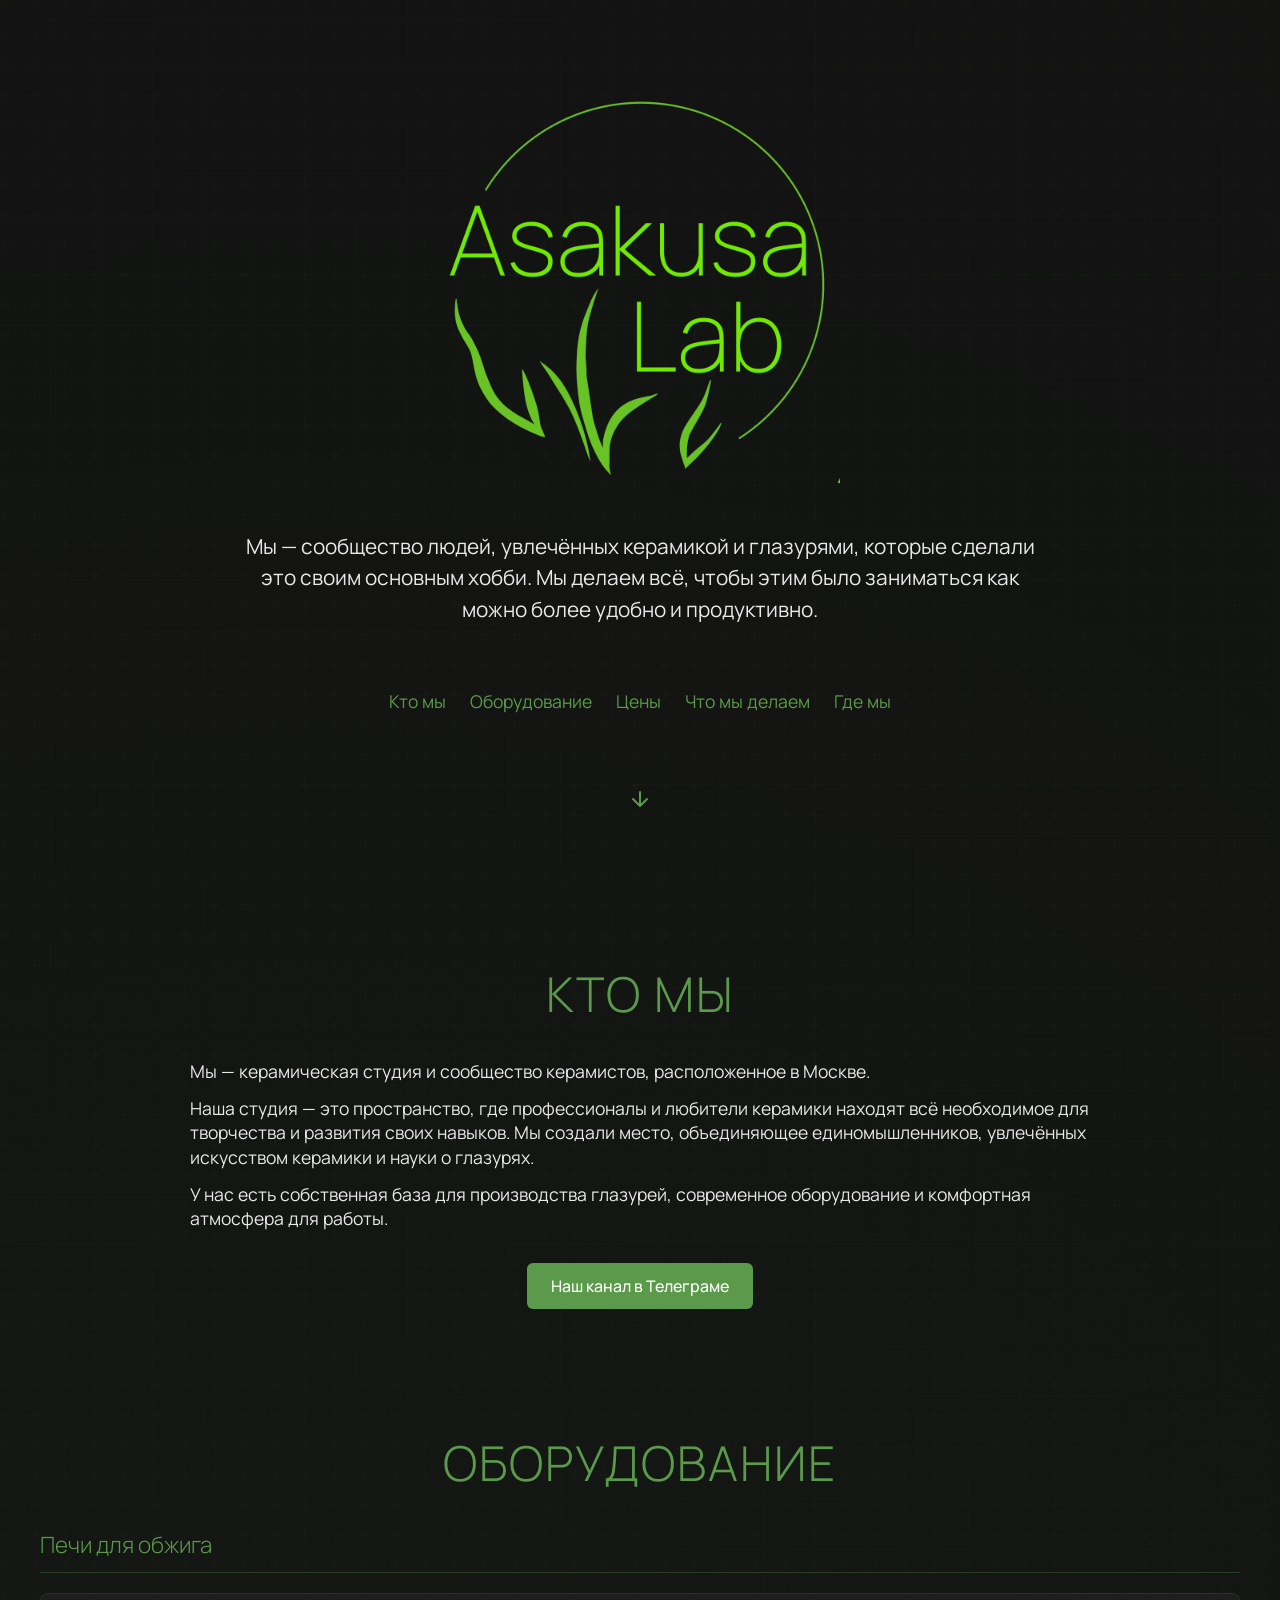
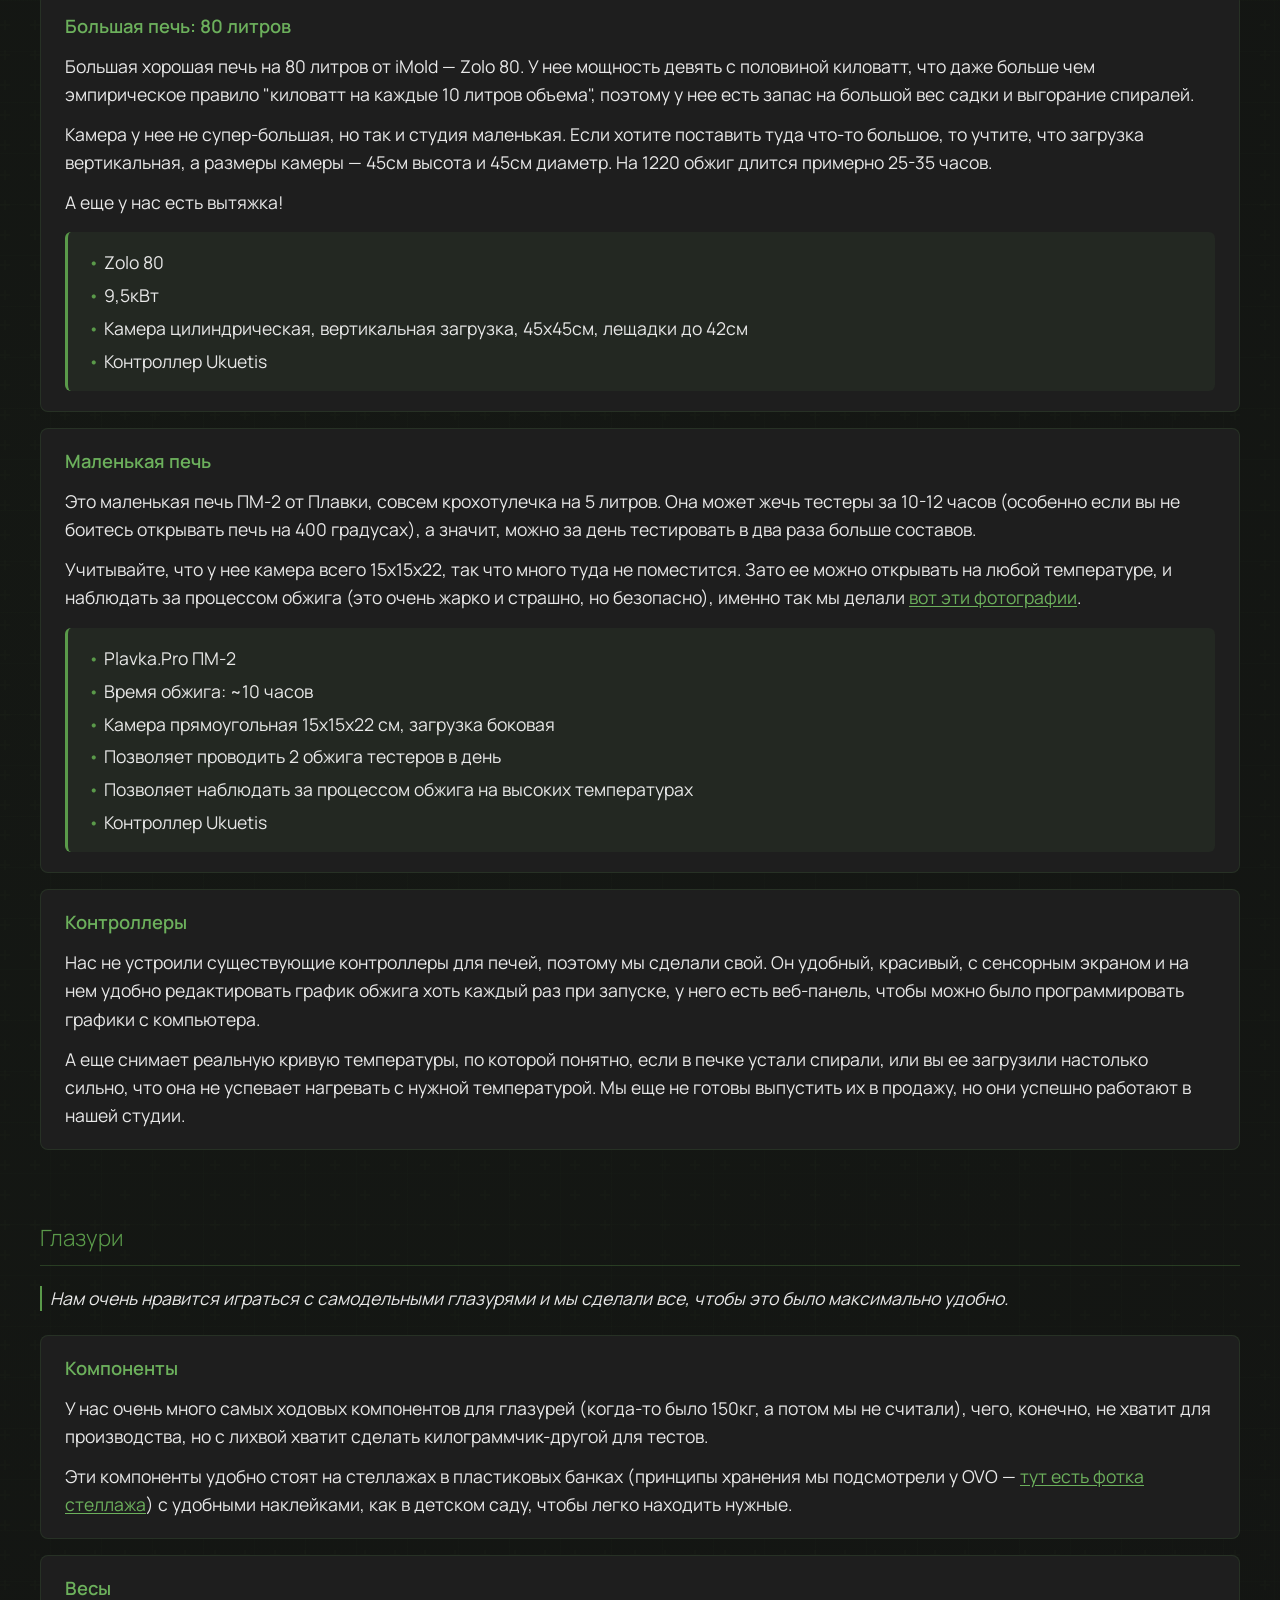
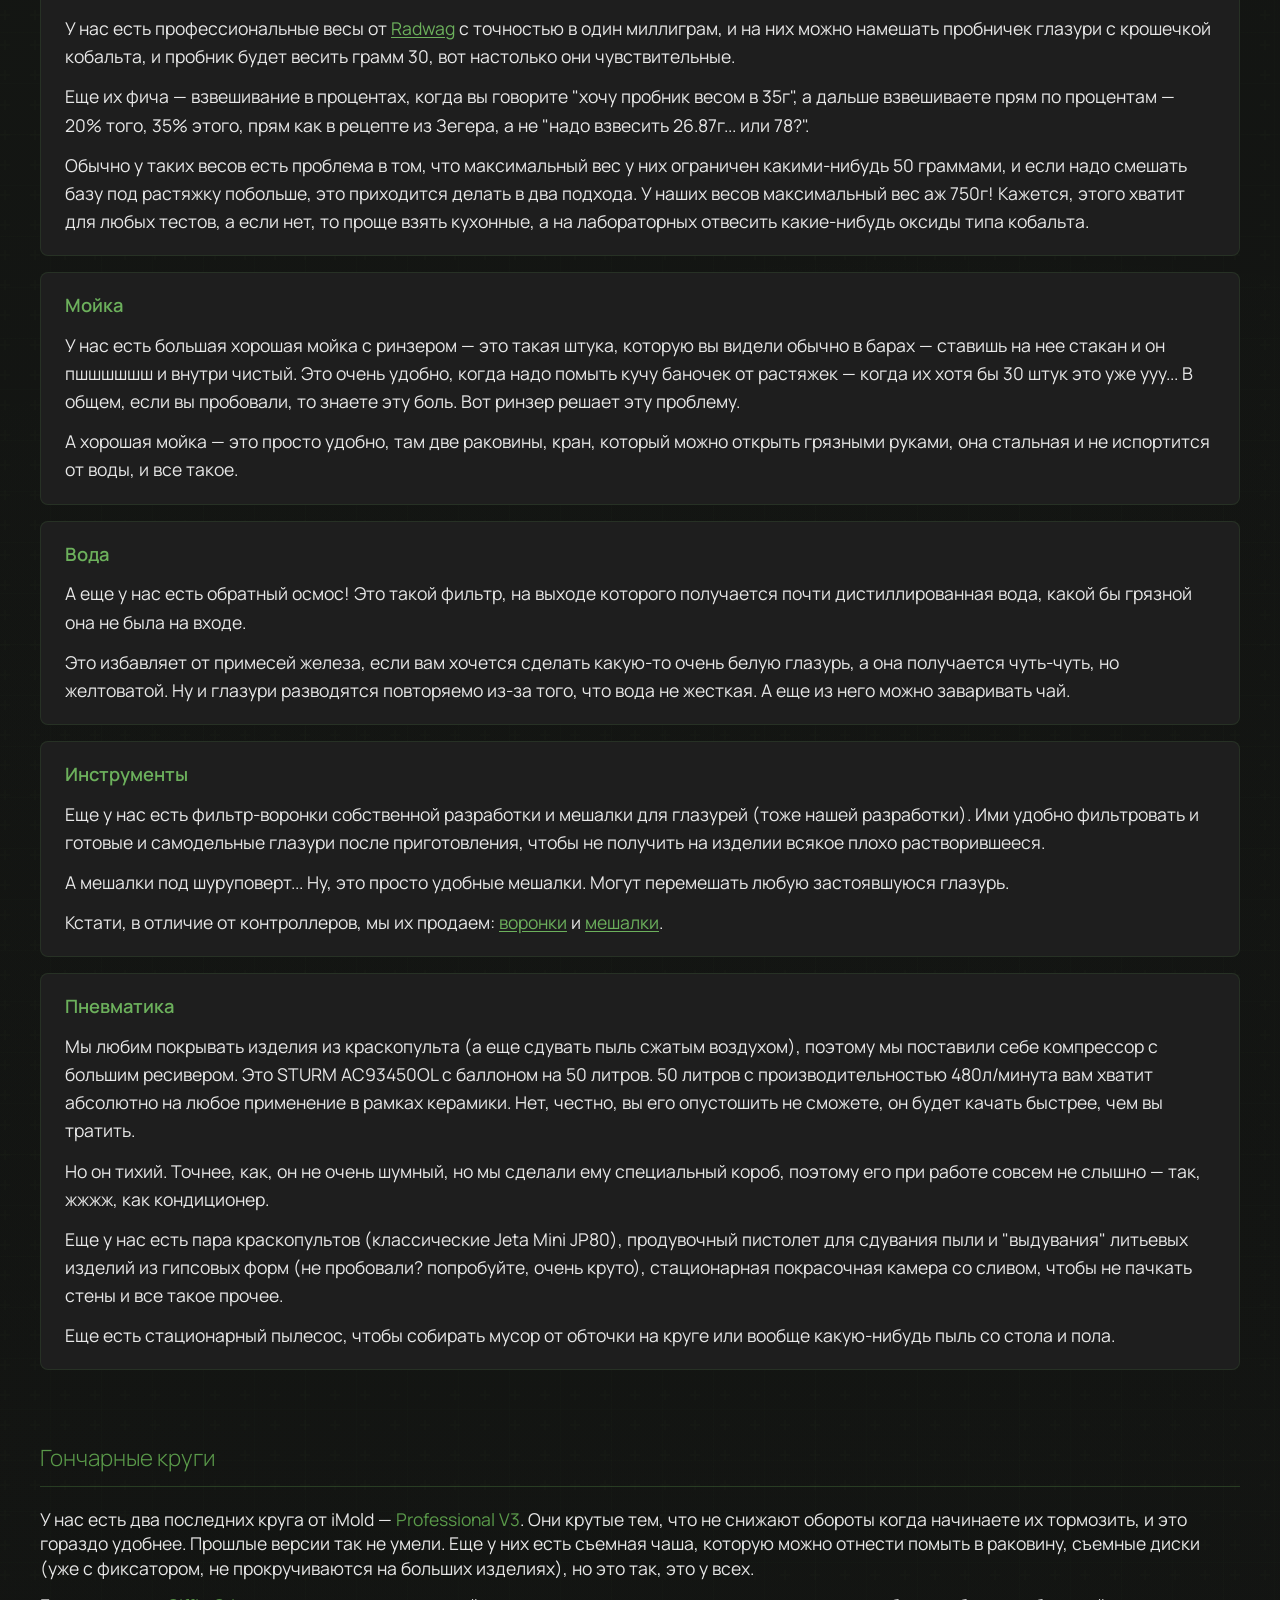
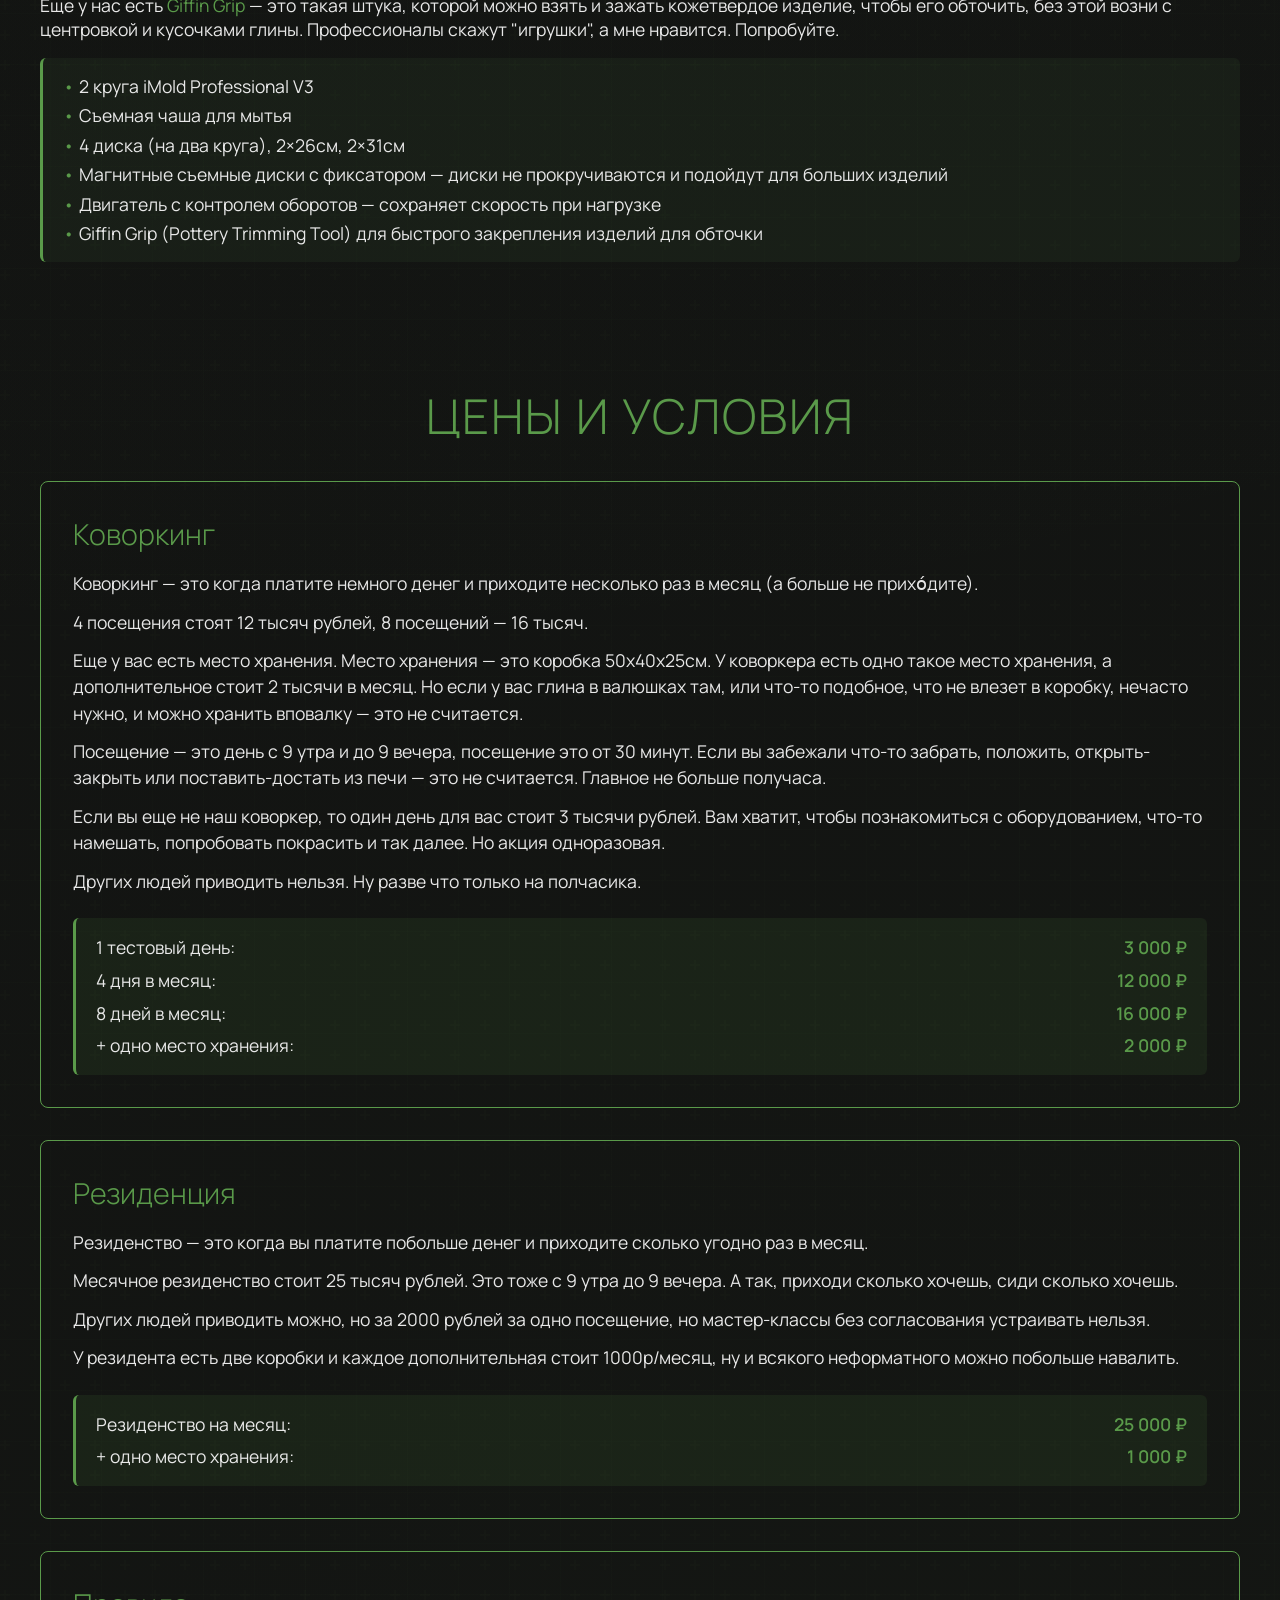
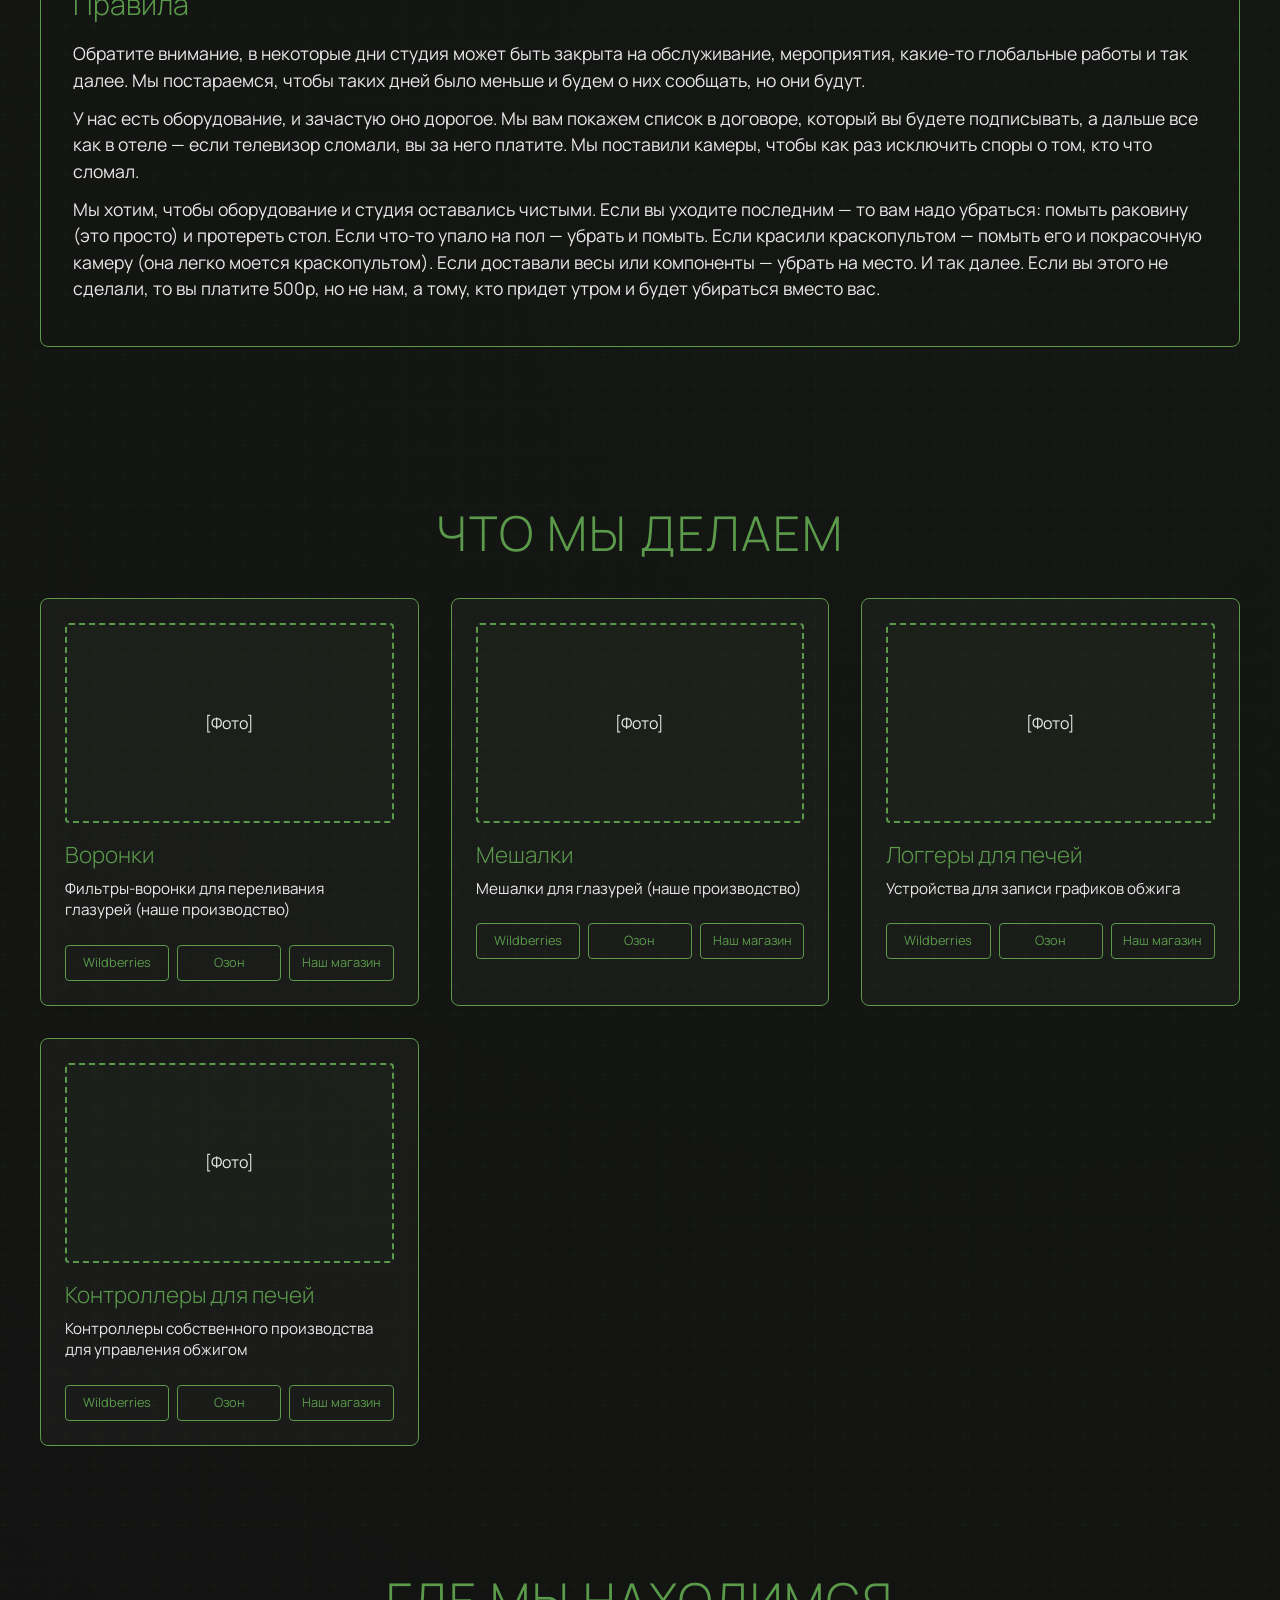
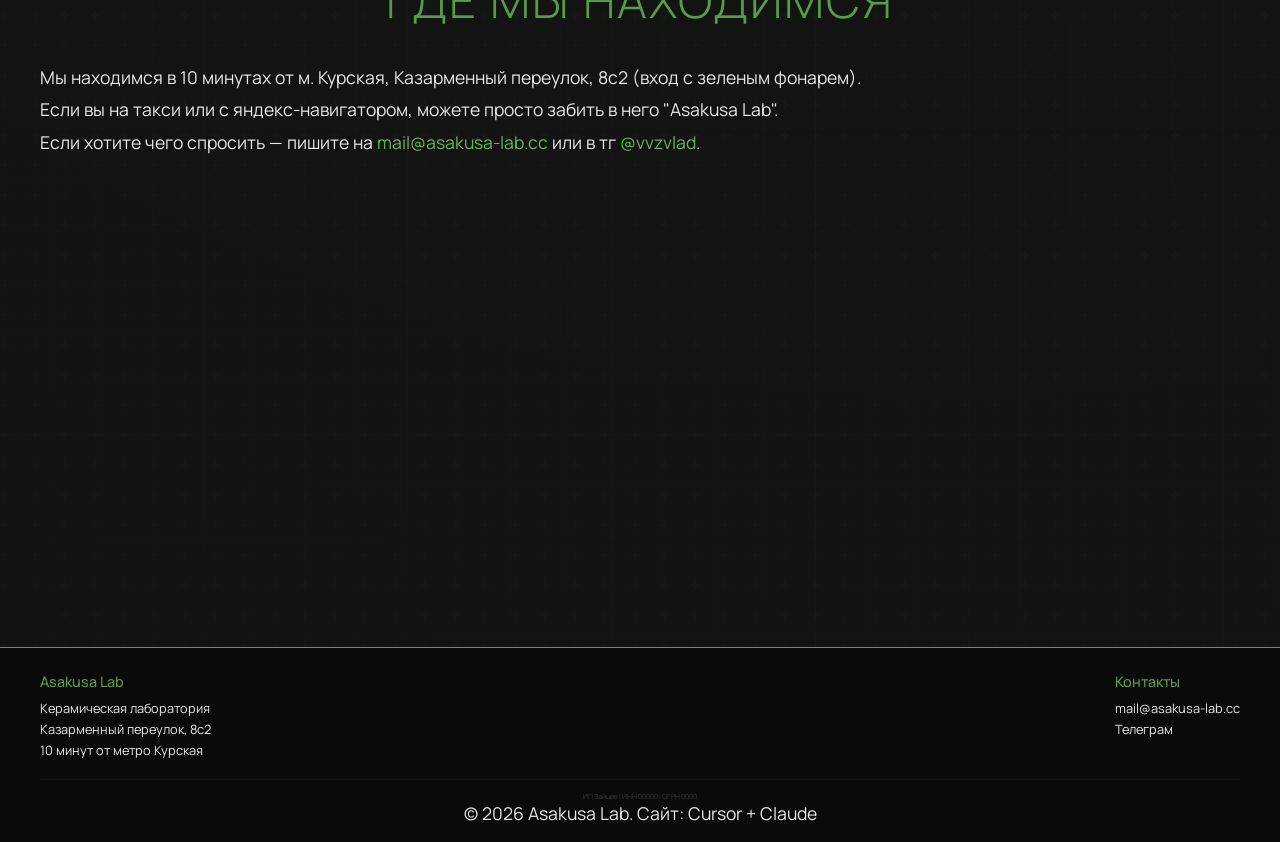
==== index.html @ d71dcbda "Add links: OVO storage, Radwag scales, iMold V3, Giffin Grip, Jeta Mini, vacuum" ====
<!DOCTYPE html>
<html lang="ru">
<head>
    <meta charset="UTF-8">
    <meta name="viewport" content="width=device-width, initial-scale=1.0">
    <meta name="description" content="Asakusa Lab - керамическая студия и сообщество керамистов в Москве">
    <title>Asakusa Lab - Керамическая студия</title>
    <link rel="preconnect" href="https://fonts.googleapis.com">
    <link rel="preconnect" href="https://fonts.gstatic.com" crossorigin>
    <link href="https://fonts.googleapis.com/css2?family=Manrope:wght@300;400;500;600&display=swap" rel="stylesheet">
    <link rel="stylesheet" href="css/style.css">
    <script src="https://api-maps.yandex.ru/2.1/?apikey=YOUR_API_KEY&lang=ru_RU" type="text/javascript"></script>
</head>
<body>
    <!-- Screen 1: Hero -->
    <section id="hero" class="screen">
        <div class="container">
            <div class="hero-content">
                <img src="logo.png" alt="Asakusa Lab" class="logo">
                <p class="tagline">
                    Мы — сообщество людей, увлечённых керамикой и глазурями, которые сделали это своим основным хобби. 
                    Мы делаем всё, чтобы этим было заниматься как можно более удобно и продуктивно.
                </p>
                <nav class="main-nav">
                    <a href="#about" class="nav-link">Кто мы</a>
                    <a href="#equipment" class="nav-link">Оборудование</a>
                    <a href="#pricing" class="nav-link">Цены</a>
                    <a href="#production" class="nav-link">Что мы делаем</a>
                    <a href="#location" class="nav-link">Где мы</a>
                </nav>
                <div class="scroll-down">
                    <svg width="24" height="24" viewBox="0 0 24 24" fill="none" xmlns="http://www.w3.org/2000/svg">
                        <path d="M12 5V19M12 19L19 12M12 19L5 12" stroke="currentColor" stroke-width="2" stroke-linecap="round" stroke-linejoin="round"/>
                    </svg>
                </div>
            </div>
        </div>
    </section>

    <!-- Screen 2: About -->
    <section id="about" class="screen">
        <div class="container">
            <h1 class="section-title">Кто мы</h1>
            <div class="content">
                <p>Мы — керамическая студия и сообщество керамистов, расположенное в Москве.</p>
                
                <p>Наша студия — это пространство, где профессионалы и любители керамики находят всё необходимое 
                для творчества и развития своих навыков. Мы создали место, объединяющее единомышленников, 
                увлечённых искусством керамики и науки о глазурях.</p>
                
                <p>У нас есть собственная база для производства глазурей, современное оборудование 
                и комфортная атмосфера для работы.</p>
                
                <a href="https://t.me/asakusa_lab" target="_blank" class="telegram-btn">Наш канал в Телеграме</a>
            </div>
        </div>
    </section>

    <!-- Screen 3: Equipment -->
    <section id="equipment" class="screen">
        <div class="container">
            <h1 class="section-title">Оборудование</h1>
            <div class="content equipment-content">
                
                <div class="equipment-category" data-icon="kiln">
                    <h2>Печи для обжига</h2>
                    
                    <div class="equipment-item">
                        <h3>Большая печь: 80 литров</h3>
                        <p>Большая хорошая печь на 80 литров от iMold — Zolo 80. У нее мощность девять с половиной киловатт, что даже больше чем эмпирическое правило "киловатт на каждые 10 литров объема", поэтому у нее есть запас на большой вес садки и выгорание спиралей.</p>
                        <p>Камера у нее не супер-большая, но так и студия маленькая. Если хотите поставить туда что-то большое, то учтите, что загрузка вертикальная, а размеры камеры — 45см высота и 45см диаметр. На 1220 обжиг длится примерно 25-35 часов.</p>
                        <p>А еще у нас есть вытяжка!</p>
                        <div class="equipment-specs">
                            <p>Zolo 80</p>
                            <p>9,5кВт</p>
                            <p>Камера цилиндрическая, вертикальная загрузка, 45х45см, лещадки до 42см</p>
                            <p>Контроллер Ukuetis</p>
                        </div>
                    </div>

                    <div class="equipment-item">
                        <h3>Маленькая печь</h3>
                        <p>Это маленькая печь ПМ-2 от Плавки, совсем крохотулечка на 5 литров. Она может жечь тестеры за 10-12 часов (особенно если вы не боитесь открывать печь на 400 градусах), а значит, можно за день тестировать в два раза больше составов.</p>
                        <p>Учитывайте, что у нее камера всего 15х15х22, так что много туда не поместится. Зато ее можно открывать на любой температуре, и наблюдать за процессом обжига (это очень жарко и страшно, но безопасно), именно так мы делали <a href="https://t.me/asakusa_lab/34" target="_blank">вот эти фотографии</a>.</p>
                        <div class="equipment-specs">
                            <p>Plavka.Pro ПМ-2</p>
                            <p>Время обжига: ~10 часов</p>
                            <p>Камера прямоугольная 15х15х22 см, загрузка боковая</p>
                            <p>Позволяет проводить 2 обжига тестеров в день</p>
                            <p>Позволяет наблюдать за процессом обжига на высоких температурах</p>
                            <p>Контроллер Ukuetis</p>
                        </div>
                    </div>

                    <div class="equipment-item">
                        <h3>Контроллеры</h3>
                        <p>Нас не устроили существующие контроллеры для печей, поэтому мы сделали свой. Он удобный, красивый, с сенсорным экраном и на нем удобно редактировать график обжига хоть каждый раз при запуске, у него есть веб-панель, чтобы можно было программировать графики с компьютера.</p>
                        <p>А еще снимает реальную кривую температуры, по которой понятно, если в печке устали спирали, или вы ее загрузили настолько сильно, что она не успевает нагревать с нужной температурой. Мы еще не готовы выпустить их в продажу, но они успешно работают в нашей студии.</p>
                    </div>
                </div>

                <div class="equipment-category" data-icon="glaze">
                    <h2>Глазури</h2>
                    <p class="category-intro">Нам очень нравится играться с самодельными глазурями и мы сделали все, чтобы это было максимально удобно.</p>

                    <div class="equipment-item">
                        <h3>Компоненты</h3>
                        <p>У нас очень много самых ходовых компонентов для глазурей (когда-то было 150кг, а потом мы не считали), чего, конечно, не хватит для производства, но с лихвой хватит сделать килограммчик-другой для тестов.</p>
                        <p>Эти компоненты удобно стоят на стеллажах в пластиковых банках (принципы хранения мы подсмотрели у OVO — <a href="https://ovolavka.ru/glazprosvet" target="_blank">тут есть фотка стеллажа</a>) с удобными наклейками, как в детском саду, чтобы легко находить нужные.</p>
                    </div>

                    <div class="equipment-item">
                        <h3>Весы</h3>
                        <p>У нас есть профессиональные весы от <a href="https://radwag.com/en/ps-750-r2-precision-balance,w1,NRL,101-102-126-101" target="_blank">Radwag</a> с точностью в один миллиграм, и на них можно намешать пробничек глазури с крошечкой кобальта, и пробник будет весить грамм 30, вот настолько они чувствительные.</p>
                        <p>Еще их фича — взвешивание в процентах, когда вы говорите "хочу пробник весом в 35г", а дальше взвешиваете прям по процентам — 20% того, 35% этого, прям как в рецепте из Зегера, а не "надо взвесить 26.87г... или 78?".</p>
                        <p>Обычно у таких весов есть проблема в том, что максимальный вес у них ограничен какими-нибудь 50 граммами, и если надо смешать базу под растяжку побольше, это приходится делать в два подхода. У наших весов максимальный вес аж 750г! Кажется, этого хватит для любых тестов, а если нет, то проще взять кухонные, а на лабораторных отвесить какие-нибудь оксиды типа кобальта.</p>
                    </div>

                    <div class="equipment-item">
                        <h3>Мойка</h3>
                        <p>У нас есть большая хорошая мойка с ринзером — это такая штука, которую вы видели обычно в барах — ставишь на нее стакан и он пшшшшшш и внутри чистый. Это очень удобно, когда надо помыть кучу баночек от растяжек — когда их хотя бы 30 штук это уже ууу... В общем, если вы пробовали, то знаете эту боль. Вот ринзер решает эту проблему.</p>
                        <p>А хорошая мойка — это просто удобно, там две раковины, кран, который можно открыть грязными руками, она стальная и не испортится от воды, и все такое.</p>
                    </div>

                    <div class="equipment-item">
                        <h3>Вода</h3>
                        <p>А еще у нас есть обратный осмос! Это такой фильтр, на выходе которого получается почти дистиллированная вода, какой бы грязной она не была на входе.</p>
                        <p>Это избавляет от примесей железа, если вам хочется сделать какую-то очень белую глазурь, а она получается чуть-чуть, но желтоватой. Ну и глазури разводятся повторяемо из-за того, что вода не жесткая. А еще из него можно заваривать чай.</p>
                    </div>

                    <div class="equipment-item">
                        <h3>Инструменты</h3>
                        <p>Еще у нас есть фильтр-воронки собственной разработки и мешалки для глазурей (тоже нашей разработки). Ими удобно фильтровать и готовые и самодельные глазури после приготовления, чтобы не получить на изделии всякое плохо растворившееся.</p>
                        <p>А мешалки под шуруповерт... Ну, это просто удобные мешалки. Могут перемешать любую застоявшуюся глазурь.</p>
                        <p>Кстати, в отличие от контроллеров, мы их продаем: <a href="http://asakusa-lab.cc/hhh" target="_blank">воронки</a> и <a href="http://asakusa-lab.cc/hhh" target="_blank">мешалки</a>.</p>
                    </div>

                    <div class="equipment-item">
                        <h3>Пневматика</h3>
                        <p>Мы любим покрывать изделия из краскопульта (а еще сдувать пыль сжатым воздухом), поэтому мы поставили себе компрессор с большим ресивером. Это STURM AC93450OL с баллоном на 50 литров. 50 литров с производительностью 480л/минута вам хватит абсолютно на любое применение в рамках керамики. Нет, честно, вы его опустошить не сможете, он будет качать быстрее, чем вы тратить.</p>
                        <p>Но он тихий. Точнее, как, он не очень шумный, но мы сделали ему специальный короб, поэтому его при работе совсем не слышно — так, жжжж, как кондиционер.</p>
                        <p>Еще у нас есть пара краскопультов (классические Jeta Mini JP80), продувочный пистолет для сдувания пыли и "выдувания" литьевых изделий из гипсовых форм (не пробовали? попробуйте, очень круто), стационарная покрасочная камера со сливом, чтобы не пачкать стены и все такое прочее.</p>
                        <p>Еще есть стационарный пылесос, чтобы собирать мусор от обточки на круге или вообще какую-нибудь пыль со стола и пола.</p>
                    </div>
                </div>

                <div class="equipment-category" data-icon="wheel">
                    <h2>Гончарные круги</h2>
                    <p>У нас есть два последних круга от iMold — <a href="https://imold.ru/product/goncharnyj-krug-imold-professional-v3/" target="_blank">Professional V3</a>. Они крутые тем, что не снижают обороты когда начинаете их тормозить, и это гораздо удобнее. Прошлые версии так не умели. Еще у них есть съемная чаша, которую можно отнести помыть в раковину, съемные диски (уже с фиксатором, не прокручиваются на больших изделиях), но это так, это у всех.</p>
                    <p>Еще у нас есть <a href="https://www.youtube.com/watch?v=Dpi3_0l0aj8" target="_blank">Giffin Grip</a> — это такая штука, которой можно взять и зажать кожетвердое изделие, чтобы его обточить, без этой возни с центровкой и кусочками глины. Профессионалы скажут "игрушки", а мне нравится. Попробуйте.</p>
                    <div class="equipment-specs">
                        <p>2 круга iMold Professional V3</p>
                        <p>Съемная чаша для мытья</p>
                        <p>4 диска (на два круга), 2×26см, 2×31см</p>
                        <p>Магнитные съемные диски с фиксатором — диски не прокручиваются и подойдут для больших изделий</p>
                        <p>Двигатель с контролем оборотов — сохраняет скорость при нагрузке</p>
                        <p>Giffin Grip (Pottery Trimming Tool) для быстрого закрепления изделий для обточки</p>
                    </div>
                </div>

            </div>
        </div>
    </section>

    <!-- Screen 4: Pricing -->
    <section id="pricing" class="screen">
        <div class="container">
            <h1 class="section-title">Цены и условия</h1>
            <div class="content">
                <div class="pricing-category">
                    <h2>Коворкинг</h2>
                    <p>Коворкинг — это когда платите немного денег и приходите несколько раз в месяц (а больше не прихо́дите).</p>
                    <p>4 посещения стоят 12 тысяч рублей, 8 посещений — 16 тысяч.</p>
                    <p>Еще у вас есть место хранения. Место хранения — это коробка 50х40х25см. У коворкера есть одно такое место хранения, а дополнительное стоит 2 тысячи в месяц. Но если у вас глина в валюшках там, или что-то подобное, что не влезет в коробку, нечасто нужно, и можно хранить вповалку — это не считается.</p>
                    <p>Посещение — это день с 9 утра и до 9 вечера, посещение это от 30 минут. Если вы забежали что-то забрать, положить, открыть-закрыть или поставить-достать из печи — это не считается. Главное не больше получаса.</p>
                    <p>Если вы еще не наш коворкер, то один день для вас стоит 3 тысячи рублей. Вам хватит, чтобы познакомиться с оборудованием, что-то намешать, попробовать покрасить и так далее. Но акция одноразовая.</p>
                    <p>Других людей приводить нельзя. Ну разве что только на полчасика.</p>
                    <div class="price-list">
                        <p>1 тестовый день: <span class="price">3 000 ₽</span></p>
                        <p>4 дня в месяц: <span class="price">12 000 ₽</span></p>
                        <p>8 дней в месяц: <span class="price">16 000 ₽</span></p>
                        <p>+ одно место хранения: <span class="price">2 000 ₽</span></p>
                    </div>
                </div>

                <div class="pricing-category">
                    <h2>Резиденция</h2>
                    <p>Резиденство — это когда вы платите побольше денег и приходите сколько угодно раз в месяц.</p>
                    <p>Месячное резиденство стоит 25 тысяч рублей. Это тоже с 9 утра до 9 вечера. А так, приходи сколько хочешь, сиди сколько хочешь.</p>
                    <p>Других людей приводить можно, но за 2000 рублей за одно посещение, но мастер-классы без согласования устраивать нельзя.</p>
                    <p>У резидента есть две коробки и каждое дополнительная стоит 1000р/месяц, ну и всякого неформатного можно побольше навалить.</p>
                    <div class="price-list">
                        <p>Резиденство на месяц: <span class="price">25 000 ₽</span></p>
                        <p>+ одно место хранения: <span class="price">1 000 ₽</span></p>
                    </div>
                </div>

                <div class="pricing-category">
                    <h2>Правила</h2>
                    <p>Обратите внимание, в некоторые дни студия может быть закрыта на обслуживание, мероприятия, какие-то глобальные работы и так далее. Мы постараемся, чтобы таких дней было меньше и будем о них сообщать, но они будут.</p>
                    <p>У нас есть оборудование, и зачастую оно дорогое. Мы вам покажем список в договоре, который вы будете подписывать, а дальше все как в отеле — если телевизор сломали, вы за него платите. Мы поставили камеры, чтобы как раз исключить споры о том, кто что сломал.</p>
                    <p>Мы хотим, чтобы оборудование и студия оставались чистыми. Если вы уходите последним — то вам надо убраться: помыть раковину (это просто) и протереть стол. Если что-то упало на пол — убрать и помыть. Если красили краскопультом — помыть его и покрасочную камеру (она легко моется краскопультом). Если доставали весы или компоненты — убрать на место. И так далее. Если вы этого не сделали, то вы платите 500р, но не нам, а тому, кто придет утром и будет убираться вместо вас.</p>
                </div>
            </div>
        </div>
    </section>

    <!-- Screen 6: Production -->
    <section id="production" class="screen">
        <div class="container">
            <h1 class="section-title">Что мы делаем</h1>
            <div class="content production-content">
                
                <div class="product-card">
                    <div class="product-image-placeholder">
                        [Фото]
                    </div>
                    <h3>Воронки</h3>
                    <p>Фильтры-воронки для переливания глазурей (наше производство)</p>
                    <div class="product-links">
                        <a href="#" class="product-link">Wildberries</a>
                        <a href="#" class="product-link">Озон</a>
                        <a href="#" class="product-link">Наш магазин</a>
                    </div>
                </div>

                <div class="product-card">
                    <div class="product-image-placeholder">
                        [Фото]
                    </div>
                    <h3>Мешалки</h3>
                    <p>Мешалки для глазурей (наше производство)</p>
                    <div class="product-links">
                        <a href="#" class="product-link">Wildberries</a>
                        <a href="#" class="product-link">Озон</a>
                        <a href="#" class="product-link">Наш магазин</a>
                    </div>
                </div>

                <div class="product-card">
                    <div class="product-image-placeholder">
                        [Фото]
                    </div>
                    <h3>Логгеры для печей</h3>
                    <p>Устройства для записи графиков обжига</p>
                    <div class="product-links">
                        <a href="#" class="product-link">Wildberries</a>
                        <a href="#" class="product-link">Озон</a>
                        <a href="#" class="product-link">Наш магазин</a>
                    </div>
                </div>

                <div class="product-card">
                    <div class="product-image-placeholder">
                        [Фото]
                    </div>
                    <h3>Контроллеры для печей</h3>
                    <p>Контроллеры собственного производства для управления обжигом</p>
                    <div class="product-links">
                        <a href="#" class="product-link">Wildberries</a>
                        <a href="#" class="product-link">Озон</a>
                        <a href="#" class="product-link">Наш магазин</a>
                    </div>
                </div>

            </div>
        </div>
    </section>

    <!-- Screen 6: Location -->
    <section id="location" class="screen">
        <div class="container">
            <h1 class="section-title">Где мы находимся</h1>
            <div class="content">
                <div class="location-info">
                    <p>Мы находимся в 10 минутах от м. Курская, Казарменный переулок, 8с2 (вход с зеленым фонарем).</p>
                    <p>Если вы на такси или с яндекс-навигатором, можете просто забить в него "Asakusa Lab".</p>
                    <p>Если хотите чего спросить — пишите на <a href="mailto:mail@asakusa-lab.cc">mail@asakusa-lab.cc</a> или в тг <a href="https://t.me/vvzvlad" target="_blank">@vvzvlad</a>.</p>
                </div>
                <div id="yandex-map" style="width: 100%; height: 400px; margin-top: 2rem; border-radius: 8px;"></div>
            </div>
        </div>
    </section>

    <!-- Footer -->
    <footer>
        <div class="footer-content">
            <div class="footer-section">
                <h3>Asakusa Lab</h3>
                <p>Керамическая лаборатория</p>
                <p>Казарменный переулок, 8с2</p>
                <p>10 минут от метро Курская</p>
            </div>
            
            <div class="footer-section">
                <h3>Контакты</h3>
                <a href="mailto:mail@asakusa-lab.cc">mail@asakusa-lab.cc</a>
                <a href="https://t.me/asakusa_lab" target="_blank">Телеграм</a>
            </div>
        </div>
        
        <div class="footer-bottom">
            <p class="legal-info">ИП Зайцев | ИНН 00000 | ОГРН 0000</p>
            <p>© 2026 Asakusa Lab. Сайт: Cursor + Claude</p>
        </div>
    </footer>

    <script src="js/main.js"></script>
</body>
</html>
---- css/style.css ----
/* Reset and Base Styles */
* {
    margin: 0;
    padding: 0;
    box-sizing: border-box;
}

:root {
    --color-bg: #111111;
    --color-bg-elevated: #181818;
    --color-bg-card: #1e1e1e;
    --color-primary: #5A9A4A;
    --color-text: #FFFFFF;
    --color-text-secondary: #E8E8E8;
    --color-accent: #6CB05C;
    --color-border: rgba(90, 154, 74, 0.3);
    --transition-smooth: cubic-bezier(0.4, 0, 0.2, 1);
}

html {
    scroll-behavior: smooth;
}

body {
    font-family: 'Manrope', -apple-system, BlinkMacSystemFont, 'Segoe UI', Roboto, 'Helvetica Neue', Arial, sans-serif;
    background-color: var(--color-bg);
    background-image: 
        radial-gradient(circle at 25% 25%, rgba(90, 154, 74, 0.05) 0%, transparent 50%),
        radial-gradient(circle at 75% 75%, rgba(90, 154, 74, 0.04) 0%, transparent 50%),
        repeating-linear-gradient(0deg, transparent, transparent 50px, rgba(90, 154, 74, 0.015) 50px, rgba(90, 154, 74, 0.015) 51px),
        repeating-linear-gradient(90deg, transparent, transparent 50px, rgba(90, 154, 74, 0.015) 50px, rgba(90, 154, 74, 0.015) 51px),
        url("data:image/svg+xml,%3Csvg width='60' height='60' viewBox='0 0 60 60' xmlns='http://www.w3.org/2000/svg'%3E%3Cg fill='none' fill-rule='evenodd'%3E%3Cg fill='%235A9A4A' fill-opacity='0.02'%3E%3Cpath d='M36 34v-4h-2v4h-4v2h4v4h2v-4h4v-2h-4zm0-30V0h-2v4h-4v2h4v4h2V6h4V4h-4zM6 34v-4H4v4H0v2h4v4h2v-4h4v-2H6zM6 4V0H4v4H0v2h4v4h2V6h4V4H6z'/%3E%3C/g%3E%3C/g%3E%3C/svg%3E");
    color: var(--color-text);
    line-height: 1.4;
    overflow-x: hidden;
}

/* Screen Layout */
.screen {
    display: flex;
    align-items: center;
    justify-content: center;
    padding: 60px 20px;
    position: relative;
}

#hero {
    min-height: 100vh;
    padding: 40px 20px;
    text-align: center;
}

.container {
    max-width: 1200px;
    width: 100%;
    margin: 0 auto;
}

/* Typography */
h1, h2, h3 {
    color: var(--color-text);
    font-weight: 300;
    margin-bottom: 1rem;
}

.section-title {
    font-size: 3rem;
    text-align: center;
    margin-bottom: 2rem;
    color: var(--color-primary);
    letter-spacing: 2px;
    text-transform: uppercase;
}

h2 {
    font-size: 1.8rem;
    margin-top: 1.5rem;
    color: var(--color-primary);
}

h3 {
    font-size: 1.4rem;
    color: var(--color-text);
}

p {
    margin-bottom: 0.75rem;
    color: var(--color-text-secondary);
    font-size: 1.1rem;
    line-height: 1.4;
}

ul {
    list-style-position: inside;
    color: var(--color-text-secondary);
}

ul li {
    margin-bottom: 0.3rem;
    line-height: 1.4;
}

a {
    color: var(--color-primary);
    text-decoration: none;
    transition: color 0.3s var(--transition-smooth);
}

a:hover {
    color: var(--color-accent);
}

/* Hero Section */
.hero-content {
    display: flex;
    flex-direction: column;
    align-items: center;
    gap: 2rem;
}

.logo {
    max-width: 400px;
    width: 100%;
    height: auto;
    margin-bottom: 1rem;
}

.tagline {
    max-width: 800px;
    font-size: 1.3rem;
    line-height: 1.5;
    color: var(--color-text-secondary);
    margin-bottom: 1.5rem;
}

.main-nav {
    display: flex;
    flex-wrap: wrap;
    justify-content: center;
    gap: 0.75rem 1.5rem;
    margin-bottom: 2rem;
}

.nav-link {
    font-size: 1.1rem;
    font-weight: 400;
    padding: 0.5rem 0;
    border-bottom: 2px solid transparent;
    transition: border-color 0.3s var(--transition-smooth);
    text-align: center;
}

.nav-link:hover {
    border-bottom-color: var(--color-primary);
}

.scroll-down {
    color: var(--color-primary);
    cursor: pointer;
}

/* About Section */
#about .content {
    max-width: 900px;
    margin: 0 auto;
}

.telegram-btn {
    display: block;
    margin: 2rem auto 0;
    padding: 0.75rem 1.5rem;
    background: var(--color-primary);
    color: var(--color-text);
    border-radius: 6px;
    font-size: 1rem;
    font-weight: 500;
    transition: all 0.3s var(--transition-smooth);
    width: fit-content;
    text-align: center;
}

.telegram-btn:hover {
    background: var(--color-accent);
}

/* Equipment Section */
.equipment-content {
    display: grid;
    gap: 2rem;
}

.equipment-category {
    margin-bottom: 2.5rem;
}

.equipment-category:last-child {
    margin-bottom: 0;
}

.equipment-category h2 {
    margin-top: 0;
    margin-bottom: 1.25rem;
    font-size: 1.4rem;
    color: var(--color-primary);
    border-bottom: 1px solid var(--color-border);
    padding-bottom: 0.75rem;
}

.equipment-category ul {
    padding-left: 1.5rem;
}

.equipment-category ul ul {
    margin-top: 0.5rem;
    margin-left: 1.5rem;
}

.equipment-category .category-intro {
    margin-bottom: 1.5rem;
    font-size: 1.1rem;
    color: var(--color-text-secondary);
    font-style: italic;
    padding-left: 0.5rem;
    border-left: 2px solid var(--color-primary);
}

.equipment-item {
    background: var(--color-bg-card);
    border-radius: 8px;
    padding: 1.25rem 1.5rem;
    margin-bottom: 1rem;
    border: 1px solid rgba(90, 154, 74, 0.15);
    transition: border-color 0.3s ease;
}

.equipment-item:hover {
    border-color: var(--color-border);
}

.equipment-item:last-child {
    margin-bottom: 0;
}

.equipment-item h3 {
    color: var(--color-accent);
    margin-bottom: 0.75rem;
    font-size: 1.15rem;
    font-weight: 600;
}

.equipment-item p {
    margin-bottom: 0.75rem;
    line-height: 1.6;
}

.equipment-item p:last-child {
    margin-bottom: 0;
}

.equipment-item a {
    color: var(--color-accent);
    text-decoration: underline;
    text-underline-offset: 2px;
}

.equipment-item a:hover {
    color: var(--color-primary);
}

.equipment-item ul {
    padding-left: 1.25rem;
    margin-top: 0.5rem;
}

.equipment-item li {
    margin-bottom: 0.4rem;
    line-height: 1.5;
}

.equipment-specs {
    margin-top: 1rem;
    padding: 1rem 1.25rem;
    background: rgba(90, 154, 74, 0.08);
    border-radius: 6px;
    font-size: 0.85rem;
    color: var(--color-text-secondary);
    border-left: 3px solid var(--color-primary);
}

.equipment-specs p {
    margin-bottom: 0.3rem;
    padding-left: 1rem;
    position: relative;
}

.equipment-specs p::before {
    content: '•';
    position: absolute;
    left: 0;
    color: var(--color-primary);
}

.equipment-specs p:last-child {
    margin-bottom: 0;
}

/* Location Section */
.location-info {
    margin-bottom: 2rem;
}

.location-info p {
    margin-bottom: 0.5rem;
}

.location-info .label {
    color: var(--color-primary);
}

.location-info a {
    color: var(--color-accent);
}

.map-placeholder {
    background-color: rgba(45, 73, 31, 0.1);
    border: 2px dashed var(--color-primary);
    padding: 4rem;
    text-align: center;
    border-radius: 8px;
    color: var(--color-text-secondary);
}

/* Pricing Section */
.pricing-category {
    padding: 2rem;
    margin-bottom: 2rem;
    border: 1px solid var(--color-primary);
    border-radius: 8px;
    transition: all 0.3s var(--transition-smooth);
}

.pricing-category:hover {
    background-color: rgba(45, 73, 31, 0.1);
    transform: translateY(-5px);
}

.pricing-category h2 {
    margin-top: 0;
    margin-bottom: 1rem;
}

.pricing-category p {
    margin-bottom: 0.75rem;
    line-height: 1.5;
}

.price-list {
    margin-top: 1.5rem;
    padding: 1rem 1.25rem;
    background: rgba(90, 154, 74, 0.1);
    border-radius: 6px;
    border-left: 3px solid var(--color-primary);
}

.price-list p {
    margin-bottom: 0.4rem;
    display: flex;
    justify-content: space-between;
    align-items: center;
}

.price-list p:last-child {
    margin-bottom: 0;
}

.price {
    color: var(--color-primary);
    font-weight: 600;
    font-size: 1.1rem;
}

/* Order Section */
.contact-form-placeholder {
    margin-top: 3rem;
    padding: 2rem;
    border: 1px solid var(--color-primary);
    border-radius: 8px;
}

.contact-form-placeholder ul {
    list-style: none;
    padding-left: 0;
}

/* Production Section */
.production-content {
    display: grid;
    grid-template-columns: repeat(3, 1fr);
    gap: 2rem;
}

.product-card {
    background-color: rgba(255, 255, 255, 0.03);
    border: 1px solid var(--color-primary);
    border-radius: 8px;
    padding: 1.5rem;
    transition: all 0.3s var(--transition-smooth);
}

.product-card:hover {
    transform: translateY(-10px);
    box-shadow: 0 10px 30px rgba(45, 73, 31, 0.3);
}

.product-image-placeholder {
    background-color: rgba(45, 73, 31, 0.1);
    border: 2px dashed var(--color-primary);
    height: 200px;
    display: flex;
    align-items: center;
    justify-content: center;
    margin-bottom: 1rem;
    border-radius: 4px;
    color: var(--color-text-secondary);
}

.product-card h3 {
    color: var(--color-primary);
    margin-bottom: 0.5rem;
}

.product-card p {
    font-size: 0.95rem;
    margin-bottom: 1.5rem;
}

.product-links {
    display: flex;
    gap: 0.5rem;
    flex-wrap: wrap;
}

.product-link {
    padding: 0.5rem 0.4rem;
    border: 1px solid var(--color-primary);
    border-radius: 4px;
    font-size: 0.8rem;
    text-align: center;
    transition: all 0.3s var(--transition-smooth);
    flex: 1 1 0;
}

.product-link:hover {
    background-color: var(--color-primary);
    color: var(--color-text);
}

/* Footer */
footer {
    background-color: #0a0a0a;
    padding: 1.5rem 20px 1rem;
    border-top: 1px solid var(--color-primary);
}

.footer-content {
    max-width: 1200px;
    margin: 0 auto;
    display: flex;
    justify-content: space-between;
    gap: 2rem;
    margin-bottom: 1rem;
}

.footer-section h3 {
    color: var(--color-primary);
    font-size: 0.9rem;
    margin-bottom: 0.5rem;
    font-weight: 500;
}

.footer-section p,
.footer-section a {
    color: var(--color-text-secondary);
    font-size: 0.8rem;
    line-height: 1.4;
}

.footer-section p {
    margin-bottom: 0.2rem;
}

.footer-section a {
    display: block;
    margin-bottom: 0.2rem;
    transition: color 0.3s var(--transition-smooth);
}

.footer-section a:hover {
    color: var(--color-primary);
}

.footer-bottom {
    max-width: 1200px;
    margin: 0 auto;
    padding-top: 0.75rem;
    border-top: 1px solid rgba(45, 73, 31, 0.2);
    text-align: center;
    color: #444;
    font-size: 0.5rem;
}

.footer-bottom p {
    margin-bottom: 0.1rem;
    line-height: 1.2;
}

.footer-bottom .legal-info {
    font-size: 0.45rem;
    color: #3a3a3a;
    margin-bottom: 0.15rem;
}

/* Responsive Design */

/* Tablet */
@media (max-width: 1023px) {
    .section-title {
        font-size: 2.5rem;
    }
    
    .logo {
        max-width: 300px;
    }
    
    .tagline {
        font-size: 1.1rem;
    }
    
    .main-nav {
        gap: 0.75rem 1rem;
    }
    
    .production-content {
        grid-template-columns: repeat(2, 1fr);
    }
    
    .footer-content {
        gap: 1.5rem;
    }
}

/* Mobile */
@media (max-width: 768px) {
    .screen {
        padding: 40px 20px;
    }
    
    .section-title {
        font-size: 2rem;
        margin-bottom: 2rem;
    }
    
    .logo {
        max-width: 250px;
    }
    
    .tagline {
        font-size: 1rem;
    }
    
    .main-nav {
        flex-direction: column;
        align-items: center;
        gap: 0.5rem;
    }
    
    .nav-link {
        font-size: 1rem;
    }
    
    h2 {
        font-size: 1.5rem;
    }
    
    h3 {
        font-size: 1.2rem;
    }
    
    p {
        font-size: 1rem;
    }
    
    .equipment-category {
        padding: 1rem;
        padding-left: 1rem;
    }
    
    .production-content {
        grid-template-columns: 1fr;
    }
    
    .product-links {
        flex-direction: column;
    }
    
    .product-link {
        flex: none;
        width: 100%;
    }
    
    .footer-content {
        flex-direction: column;
        gap: 1.5rem;
    }
}

/* Small Mobile */
@media (max-width: 480px) {
    .section-title {
        font-size: 1.5rem;
        letter-spacing: 1px;
    }
    
    .logo {
        max-width: 200px;
    }
    
    .tagline {
        font-size: 0.95rem;
    }
}
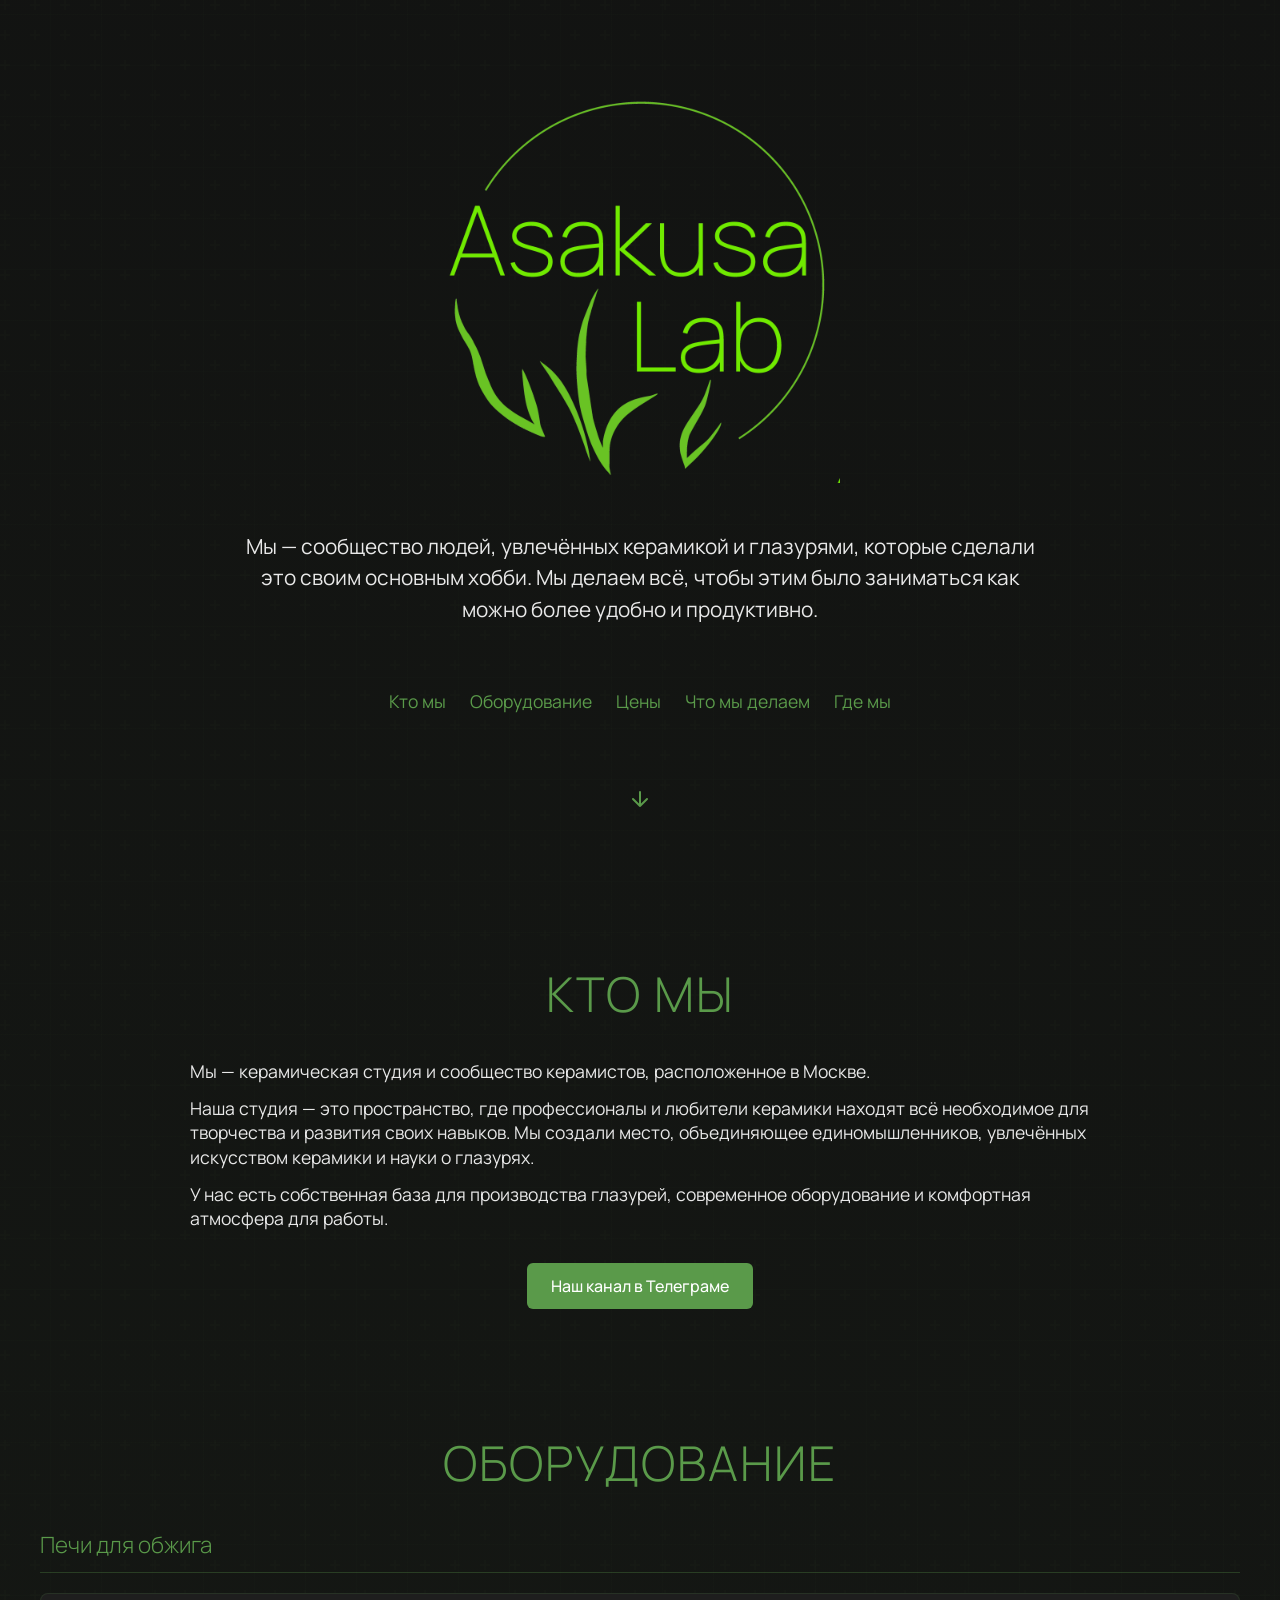
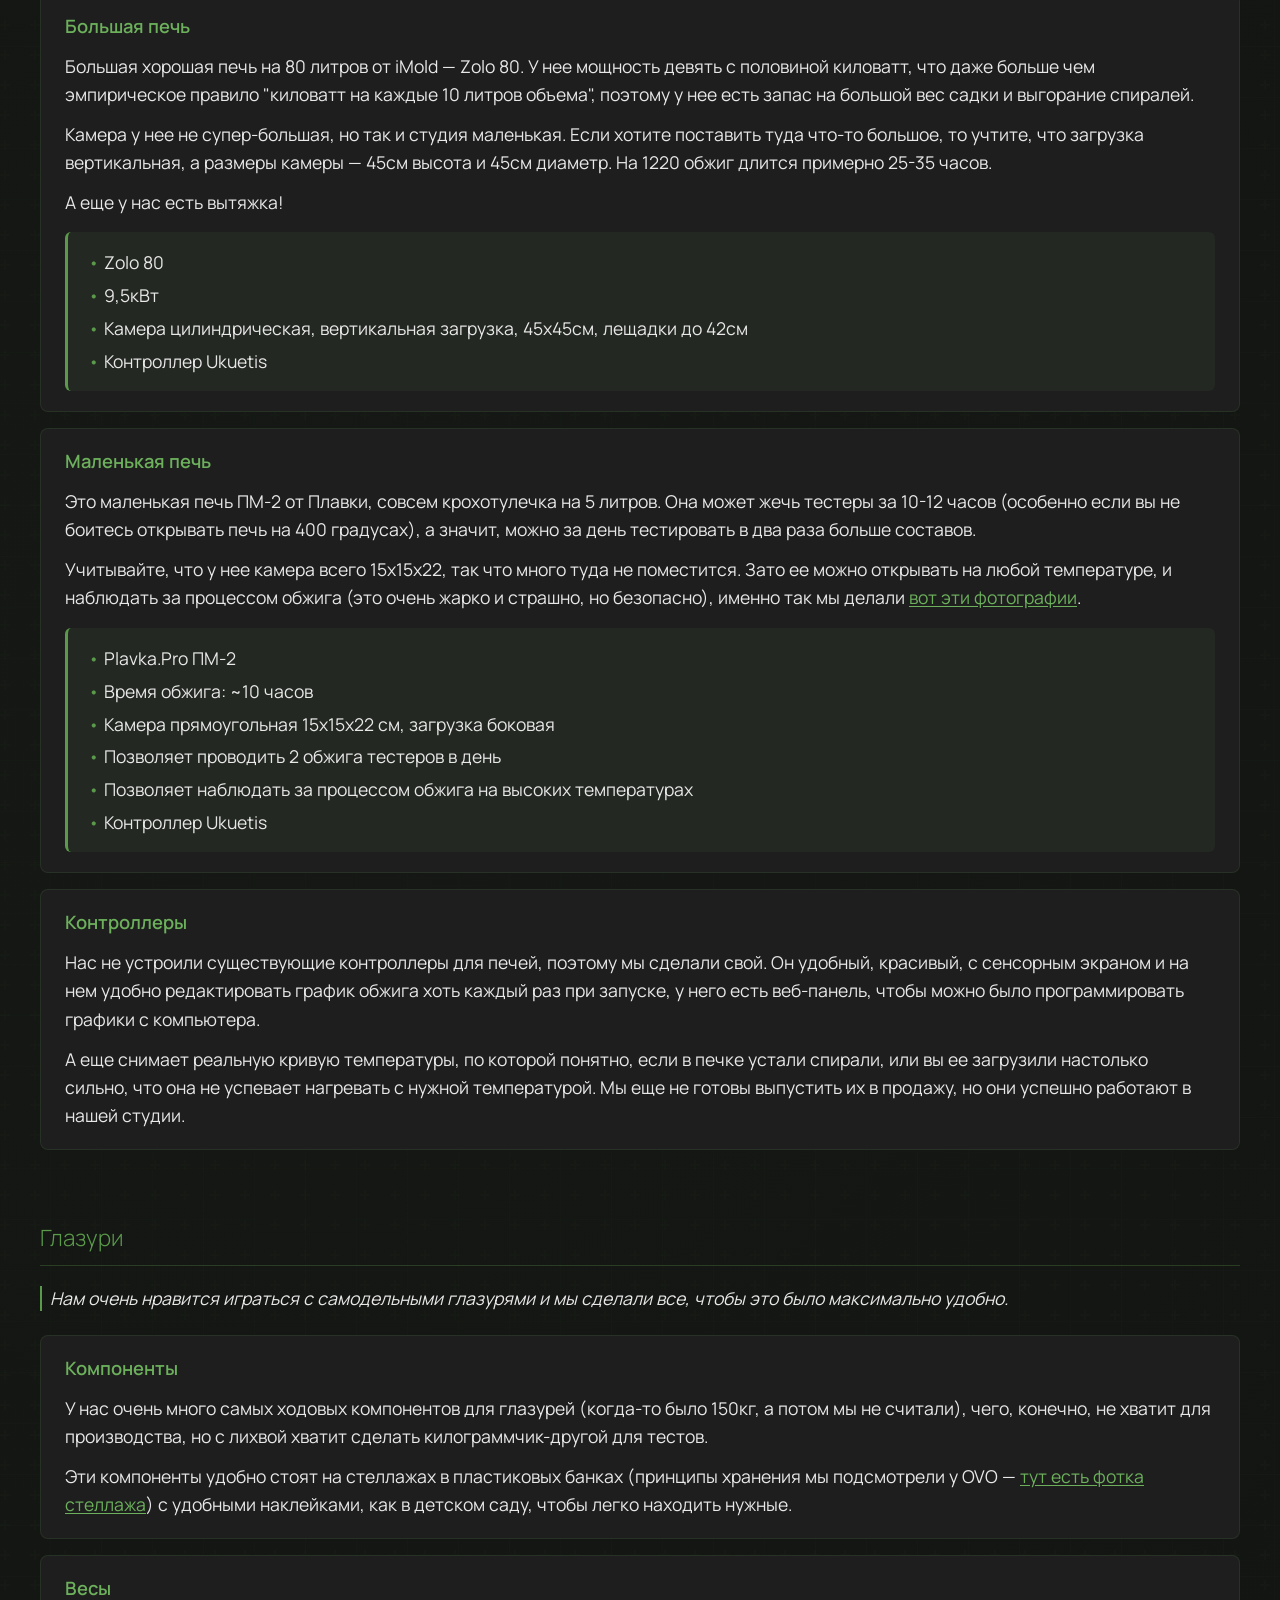
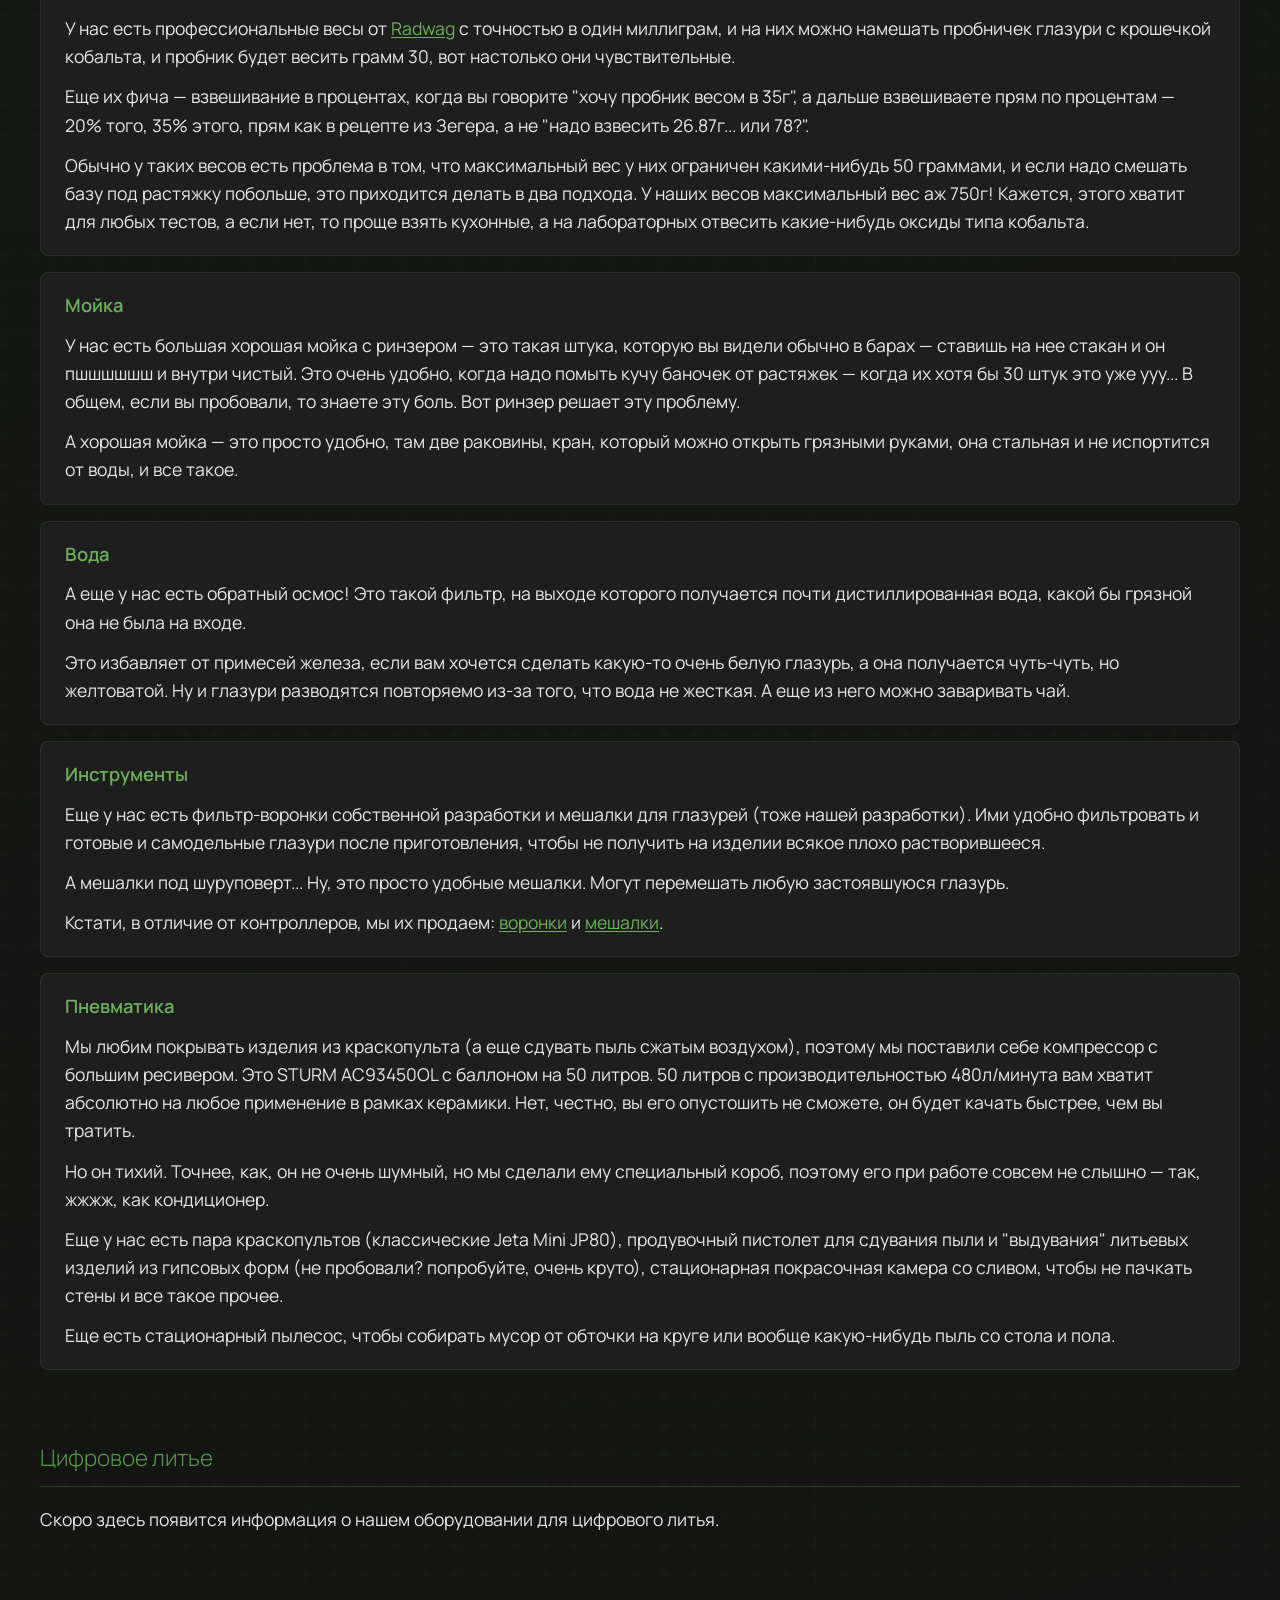
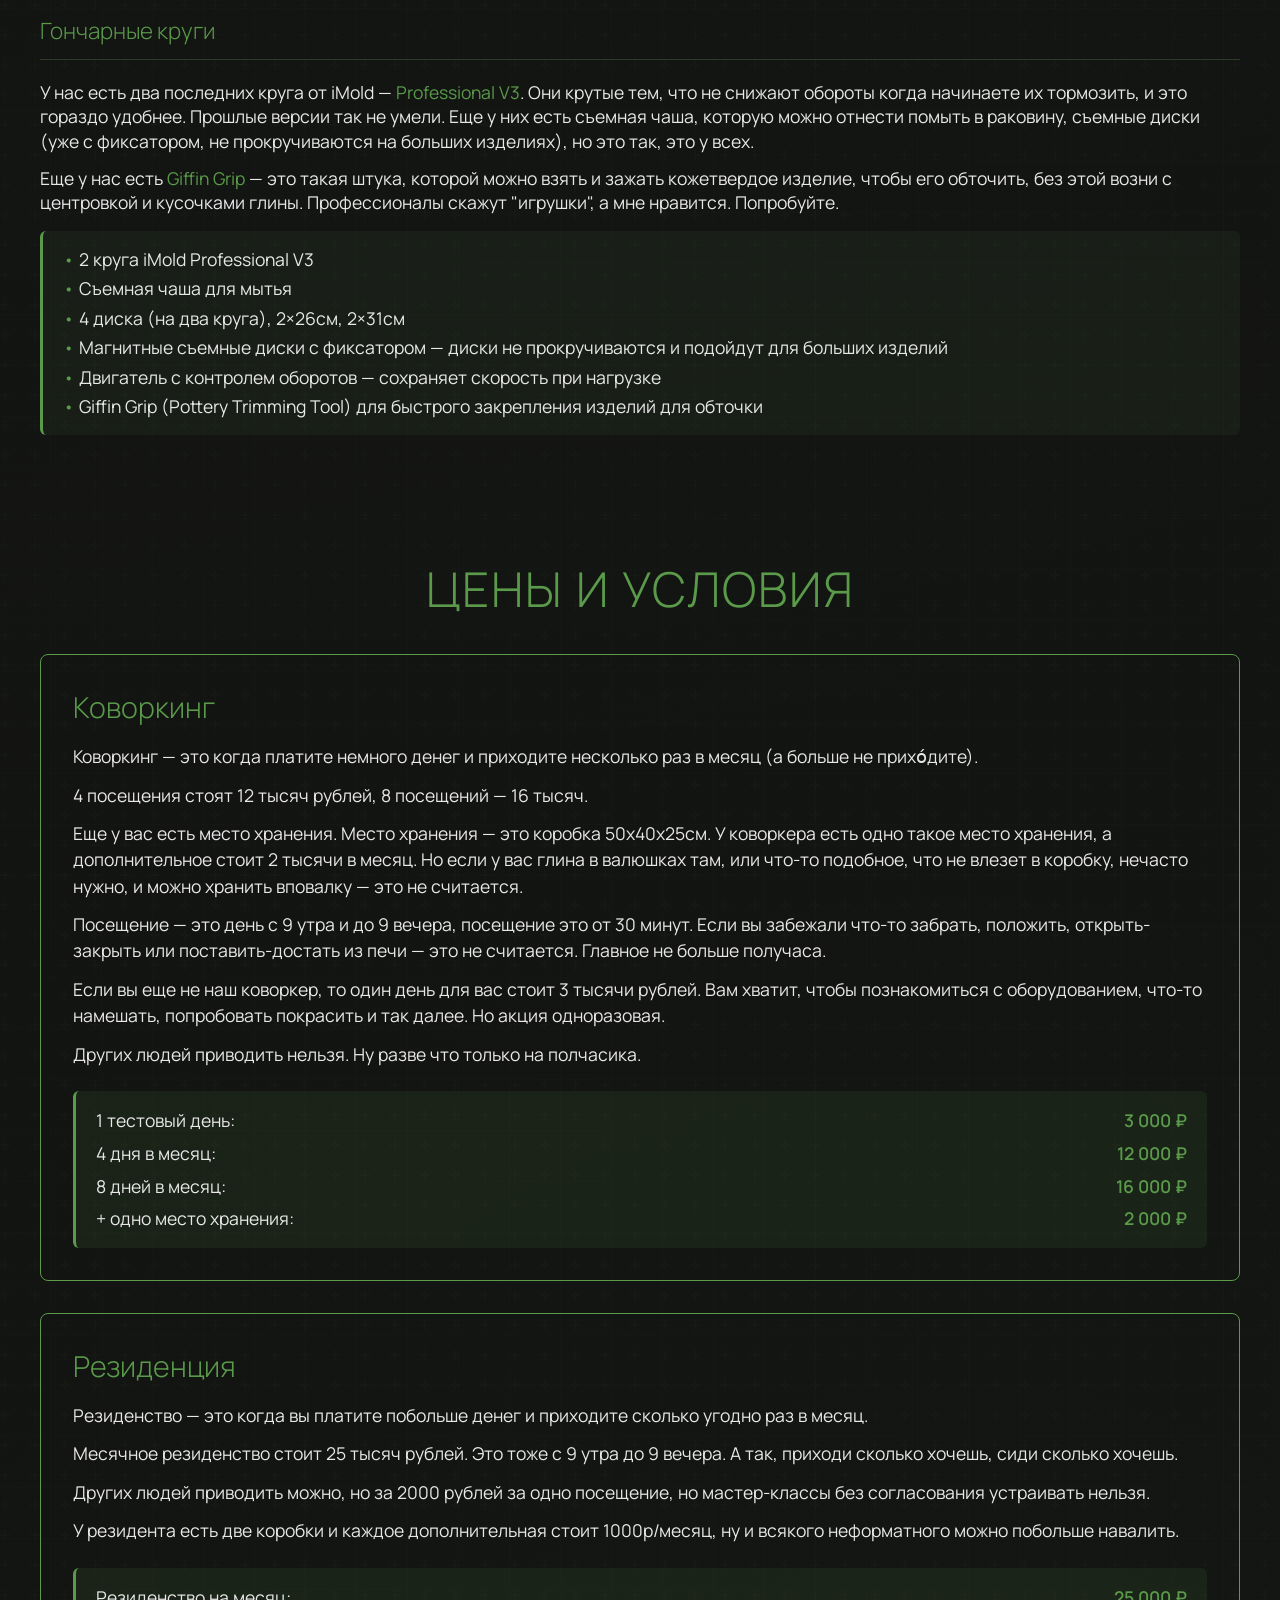
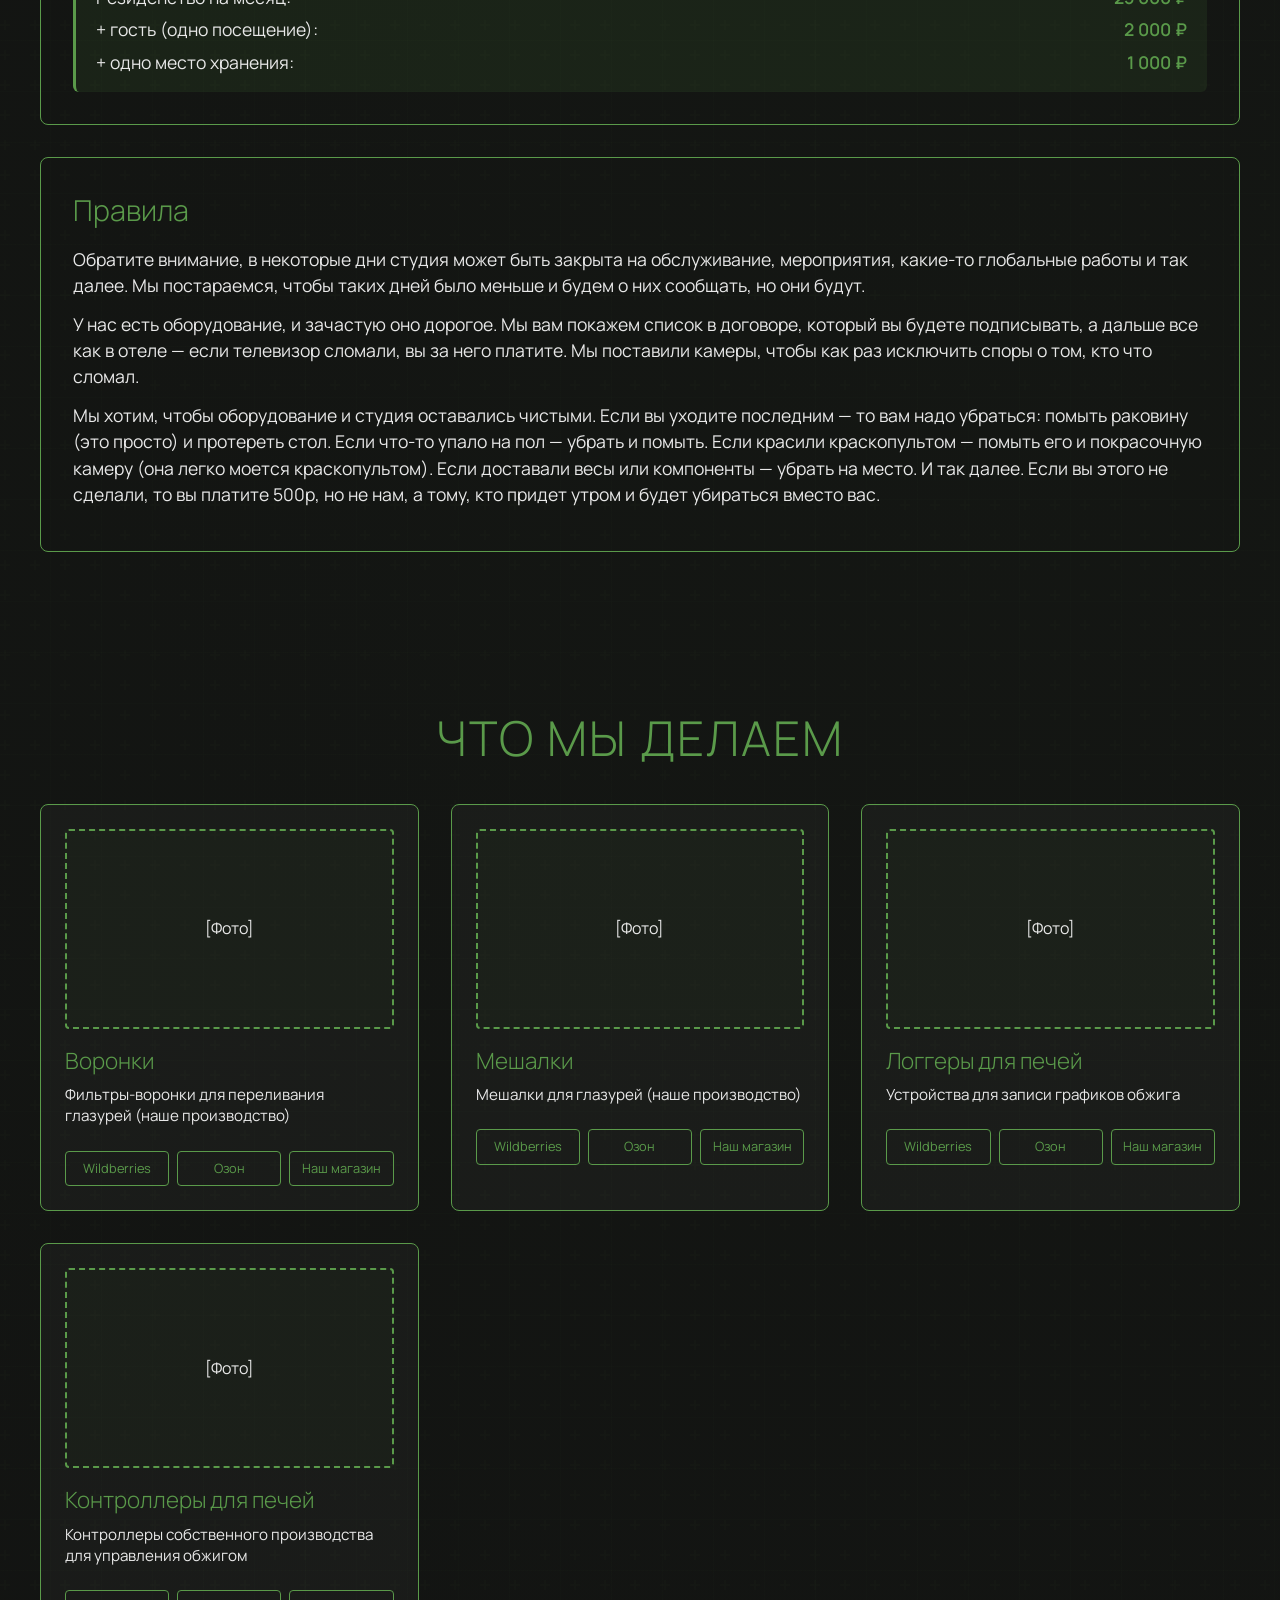
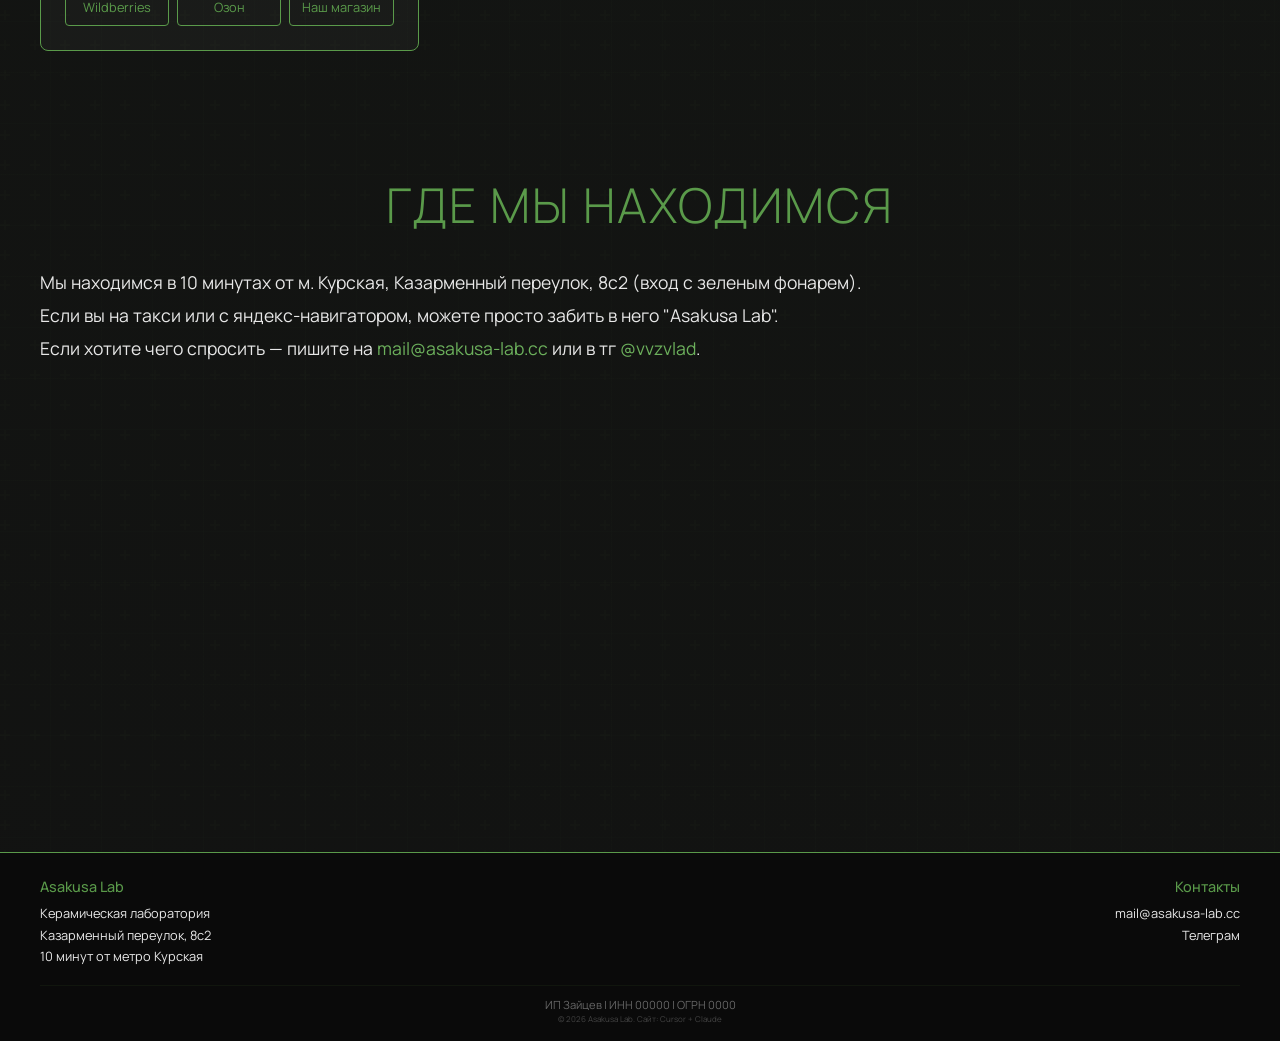
==== commit 5a004193: "Add guest price, fix footer alignment, adjust font sizes, add digital casting section" ====
--- a/index.html
+++ b/index.html
@@ -66,7 +66,7 @@
                     <h2>Печи для обжига</h2>
                     
                     <div class="equipment-item">
-                        <h3>Большая печь: 80 литров</h3>
+                        <h3>Большая печь</h3>
                         <p>Большая хорошая печь на 80 литров от iMold — Zolo 80. У нее мощность девять с половиной киловатт, что даже больше чем эмпирическое правило "киловатт на каждые 10 литров объема", поэтому у нее есть запас на большой вес садки и выгорание спиралей.</p>
                         <p>Камера у нее не супер-большая, но так и студия маленькая. Если хотите поставить туда что-то большое, то учтите, что загрузка вертикальная, а размеры камеры — 45см высота и 45см диаметр. На 1220 обжиг длится примерно 25-35 часов.</p>
                         <p>А еще у нас есть вытяжка!</p>
@@ -142,6 +142,11 @@
                         <p>Еще у нас есть пара краскопультов (классические Jeta Mini JP80), продувочный пистолет для сдувания пыли и "выдувания" литьевых изделий из гипсовых форм (не пробовали? попробуйте, очень круто), стационарная покрасочная камера со сливом, чтобы не пачкать стены и все такое прочее.</p>
                         <p>Еще есть стационарный пылесос, чтобы собирать мусор от обточки на круге или вообще какую-нибудь пыль со стола и пола.</p>
                     </div>
+                </div>
+
+                <div class="equipment-category" data-icon="casting">
+                    <h2>Цифровое литье</h2>
+                    <p>Скоро здесь появится информация о нашем оборудовании для цифрового литья.</p>
                 </div>
 
                 <div class="equipment-category" data-icon="wheel">
@@ -191,6 +196,7 @@
                     <p>У резидента есть две коробки и каждое дополнительная стоит 1000р/месяц, ну и всякого неформатного можно побольше навалить.</p>
                     <div class="price-list">
                         <p>Резиденство на месяц: <span class="price">25 000 ₽</span></p>
+                        <p>+ гость (одно посещение): <span class="price">2 000 ₽</span></p>
                         <p>+ одно место хранения: <span class="price">1 000 ₽</span></p>
                     </div>
                 </div>
--- a/css/style.css
+++ b/css/style.css
@@ -471,6 +471,10 @@
     margin-bottom: 1rem;
 }
 
+.footer-content .footer-section:last-child {
+    text-align: right;
+}
+
 .footer-section h3 {
     color: var(--color-primary);
     font-size: 0.9rem;
@@ -505,18 +509,19 @@
     padding-top: 0.75rem;
     border-top: 1px solid rgba(45, 73, 31, 0.2);
     text-align: center;
-    color: #444;
-    font-size: 0.5rem;
+    color: #555;
 }
 
 .footer-bottom p {
     margin-bottom: 0.1rem;
     line-height: 1.2;
+    font-size: 0.5rem;
+    color: #444;
 }
 
 .footer-bottom .legal-info {
-    font-size: 0.45rem;
-    color: #3a3a3a;
+    font-size: 0.7rem;
+    color: #666;
     margin-bottom: 0.15rem;
 }
 
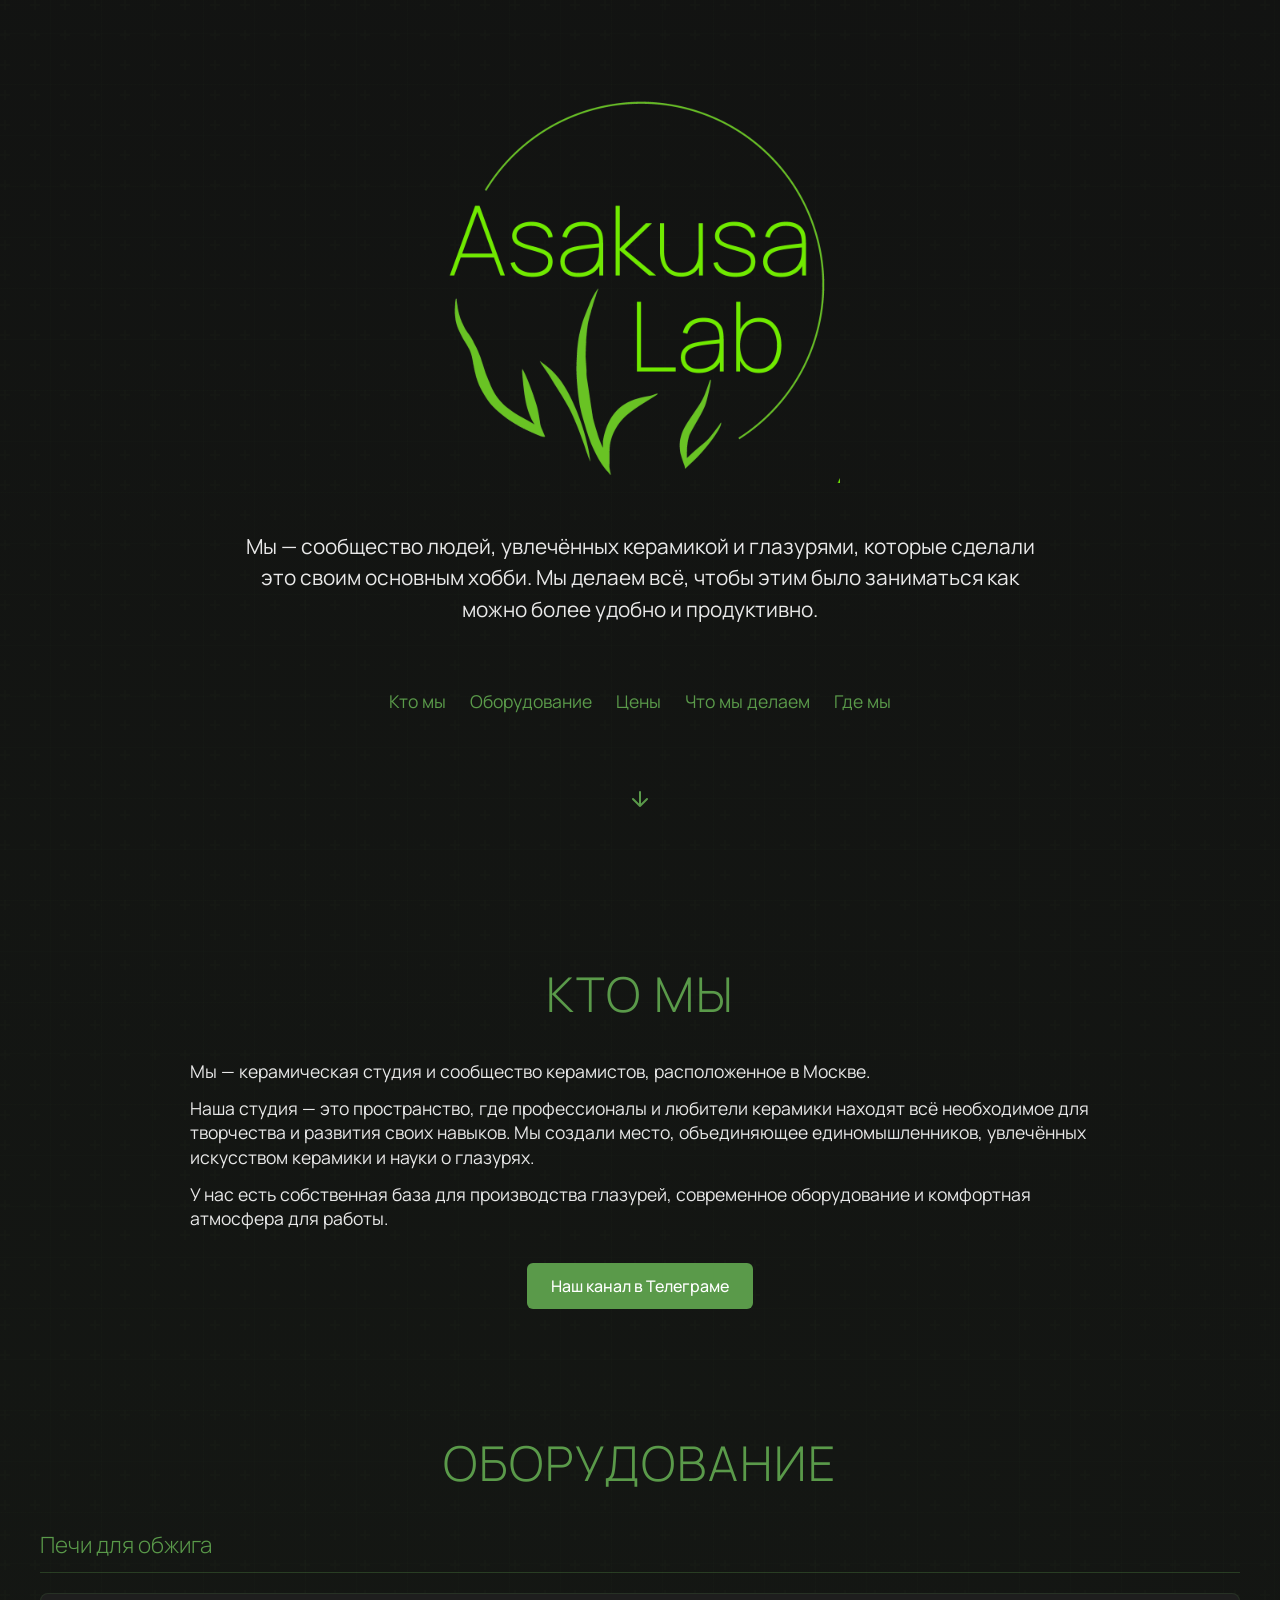
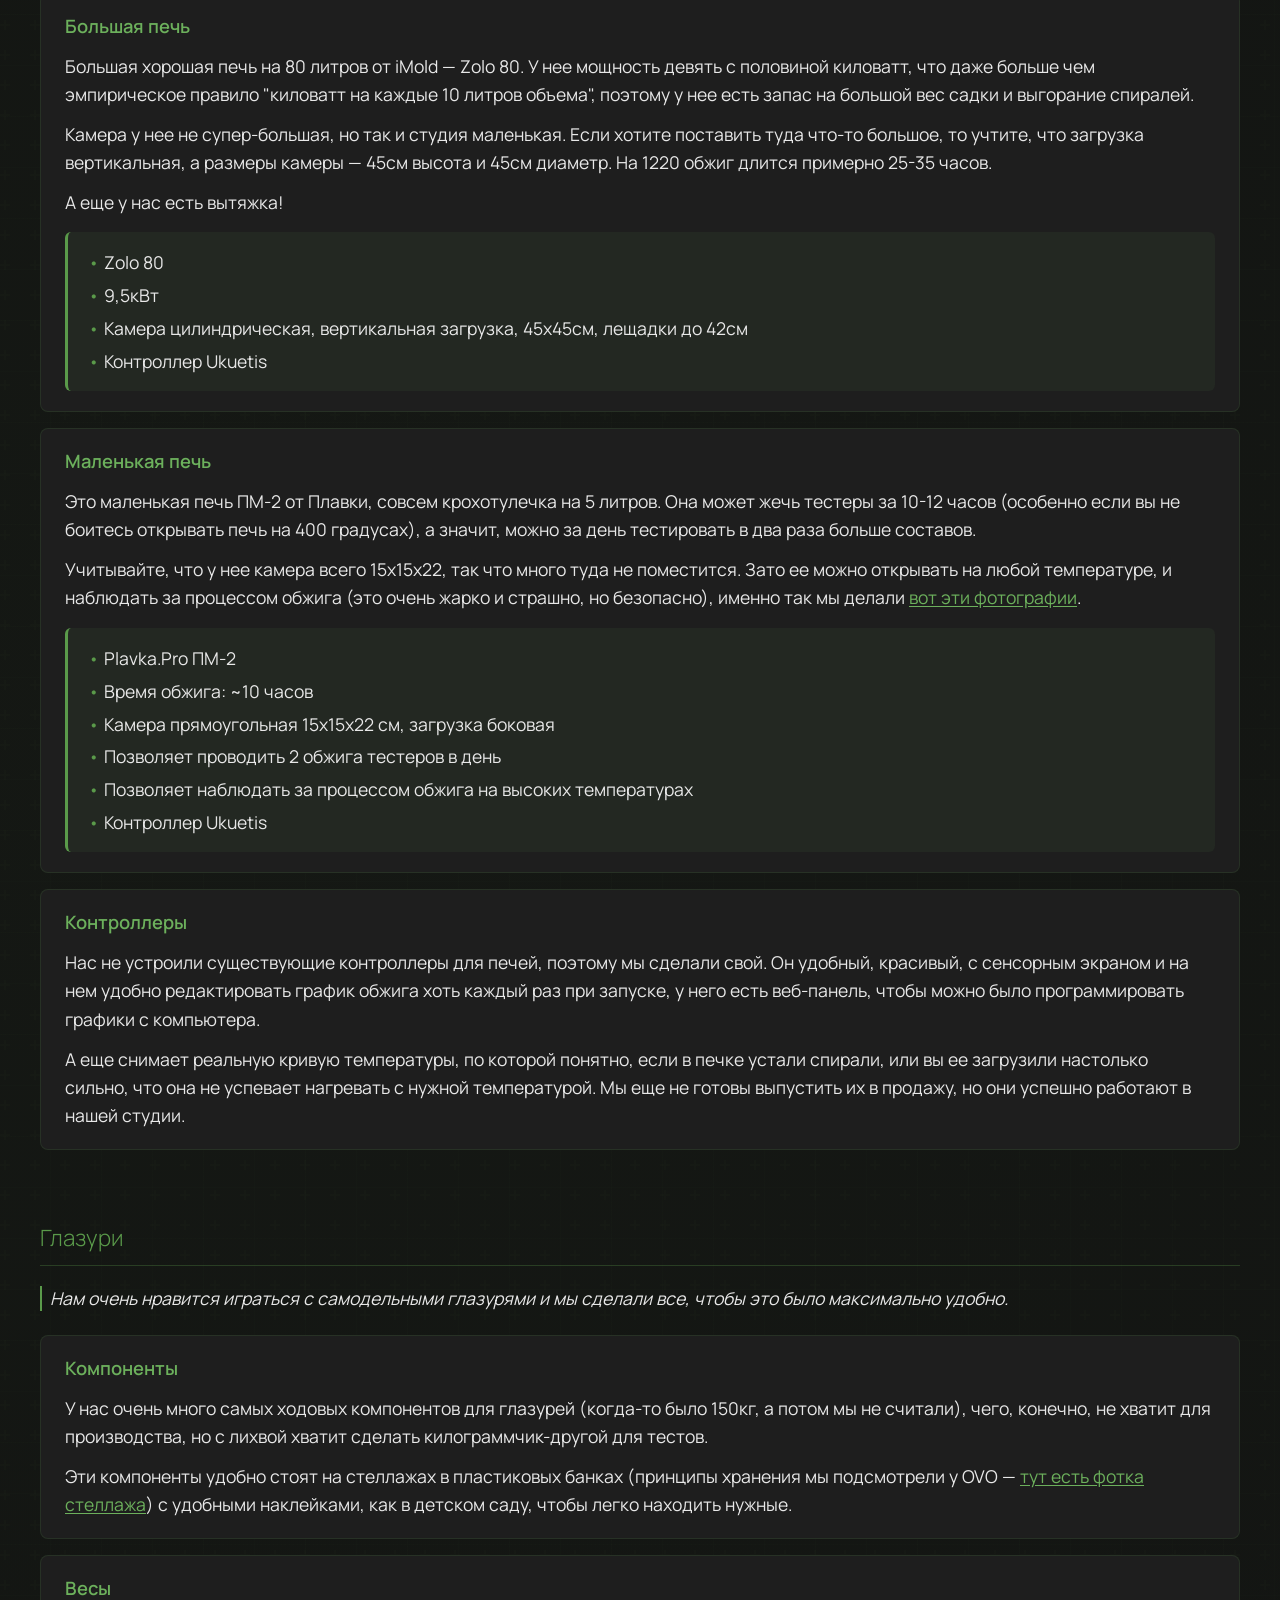
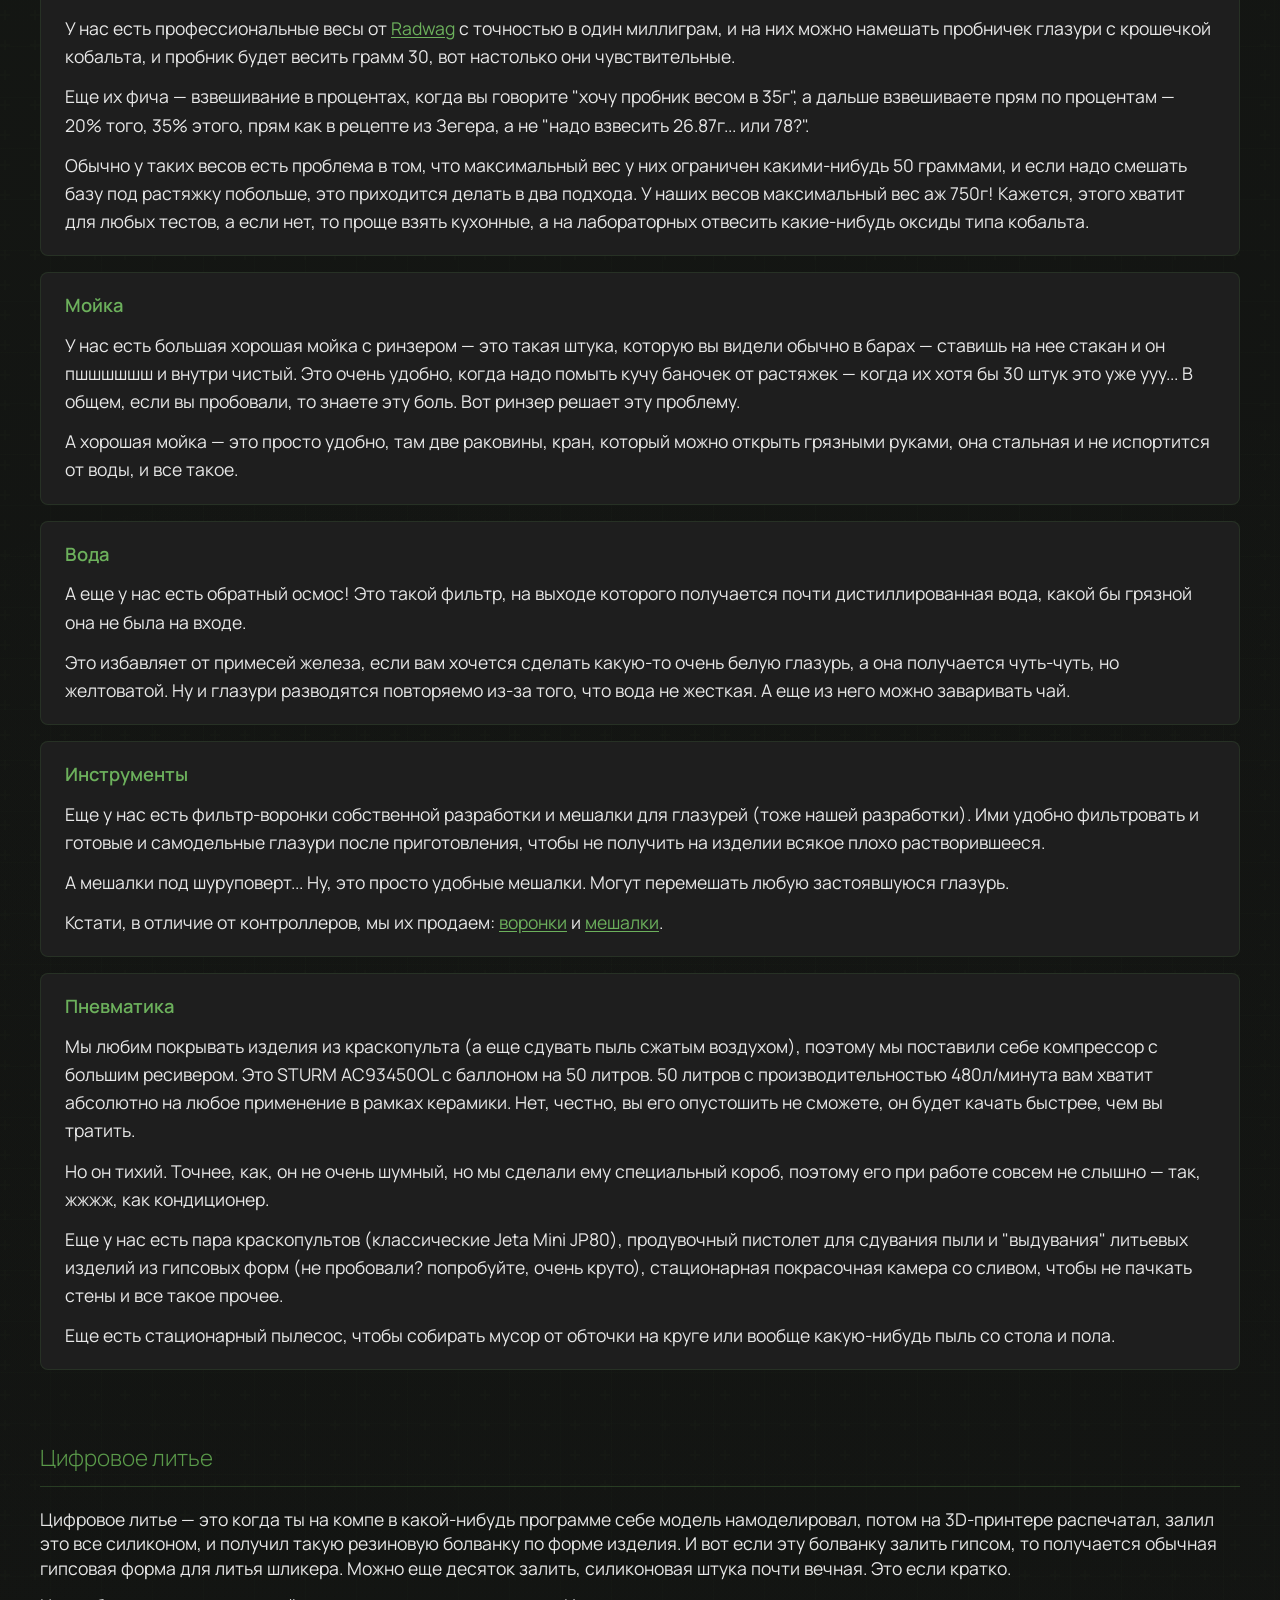
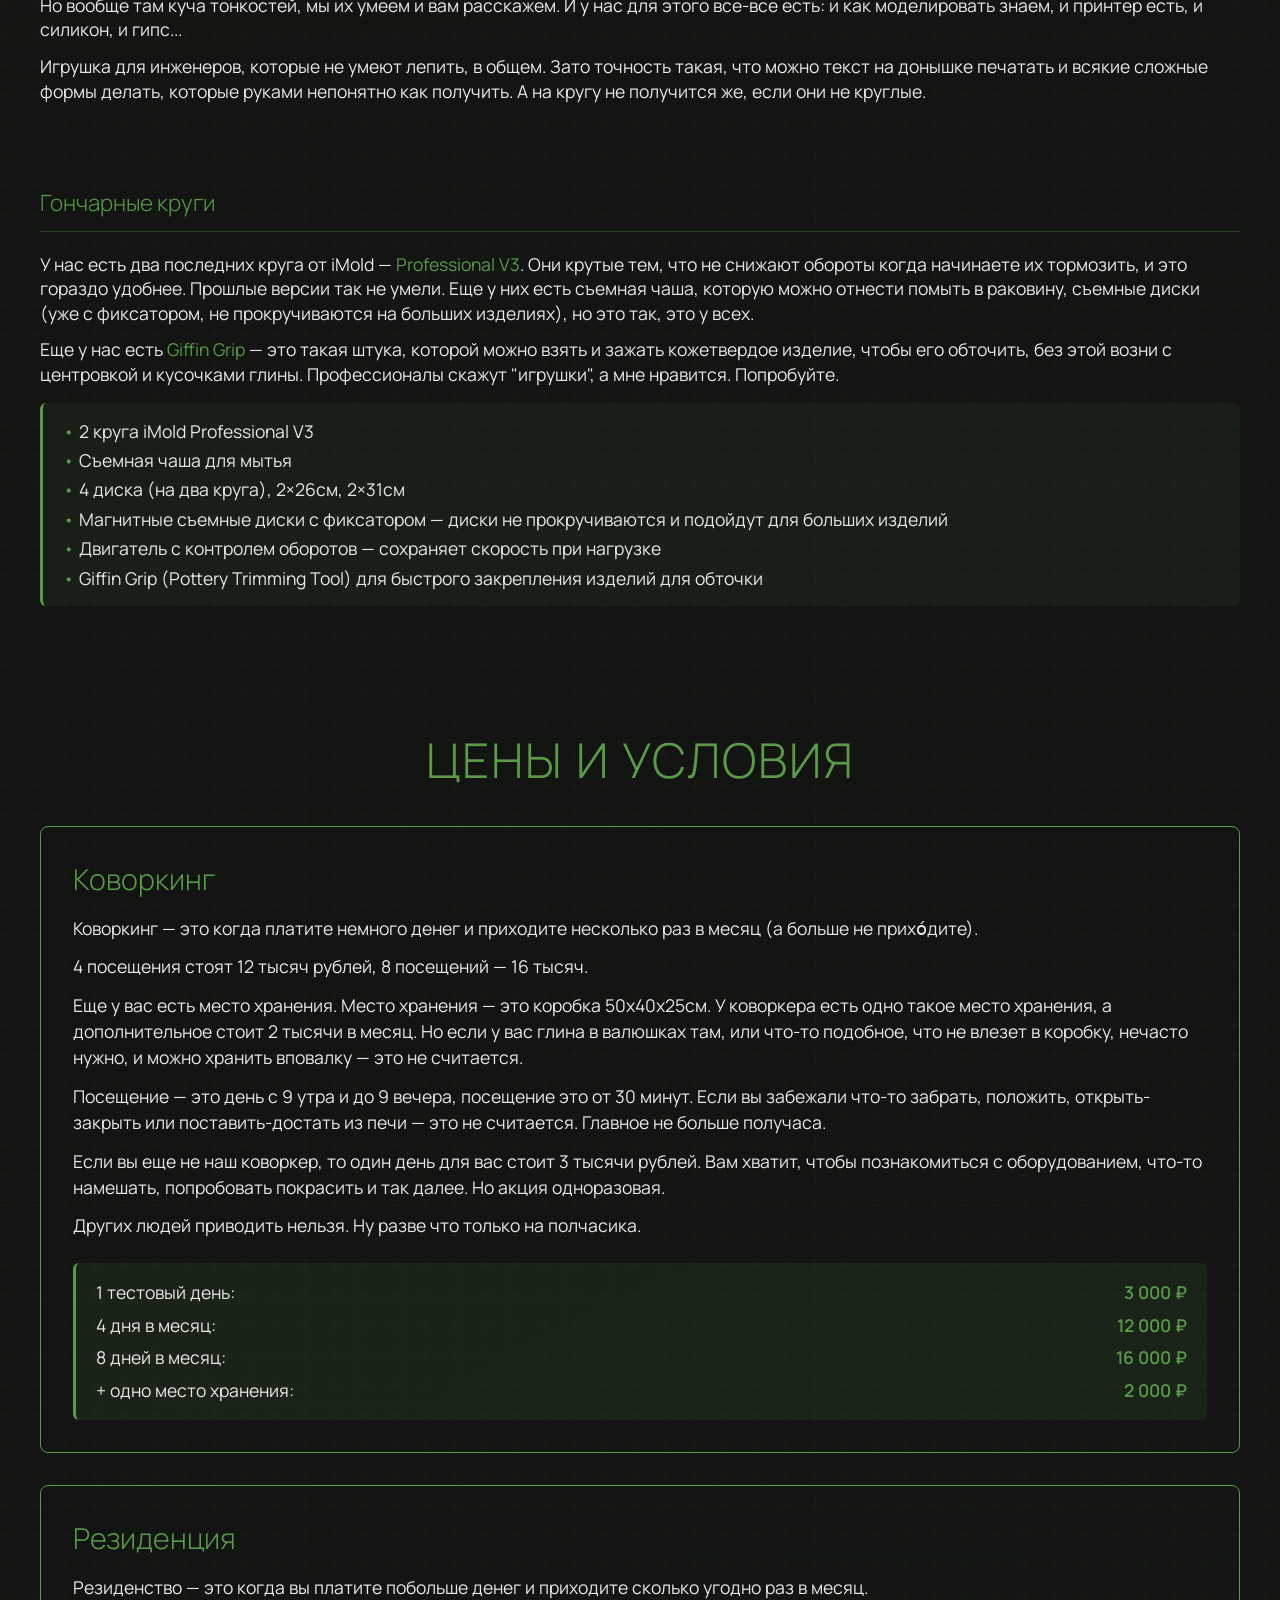
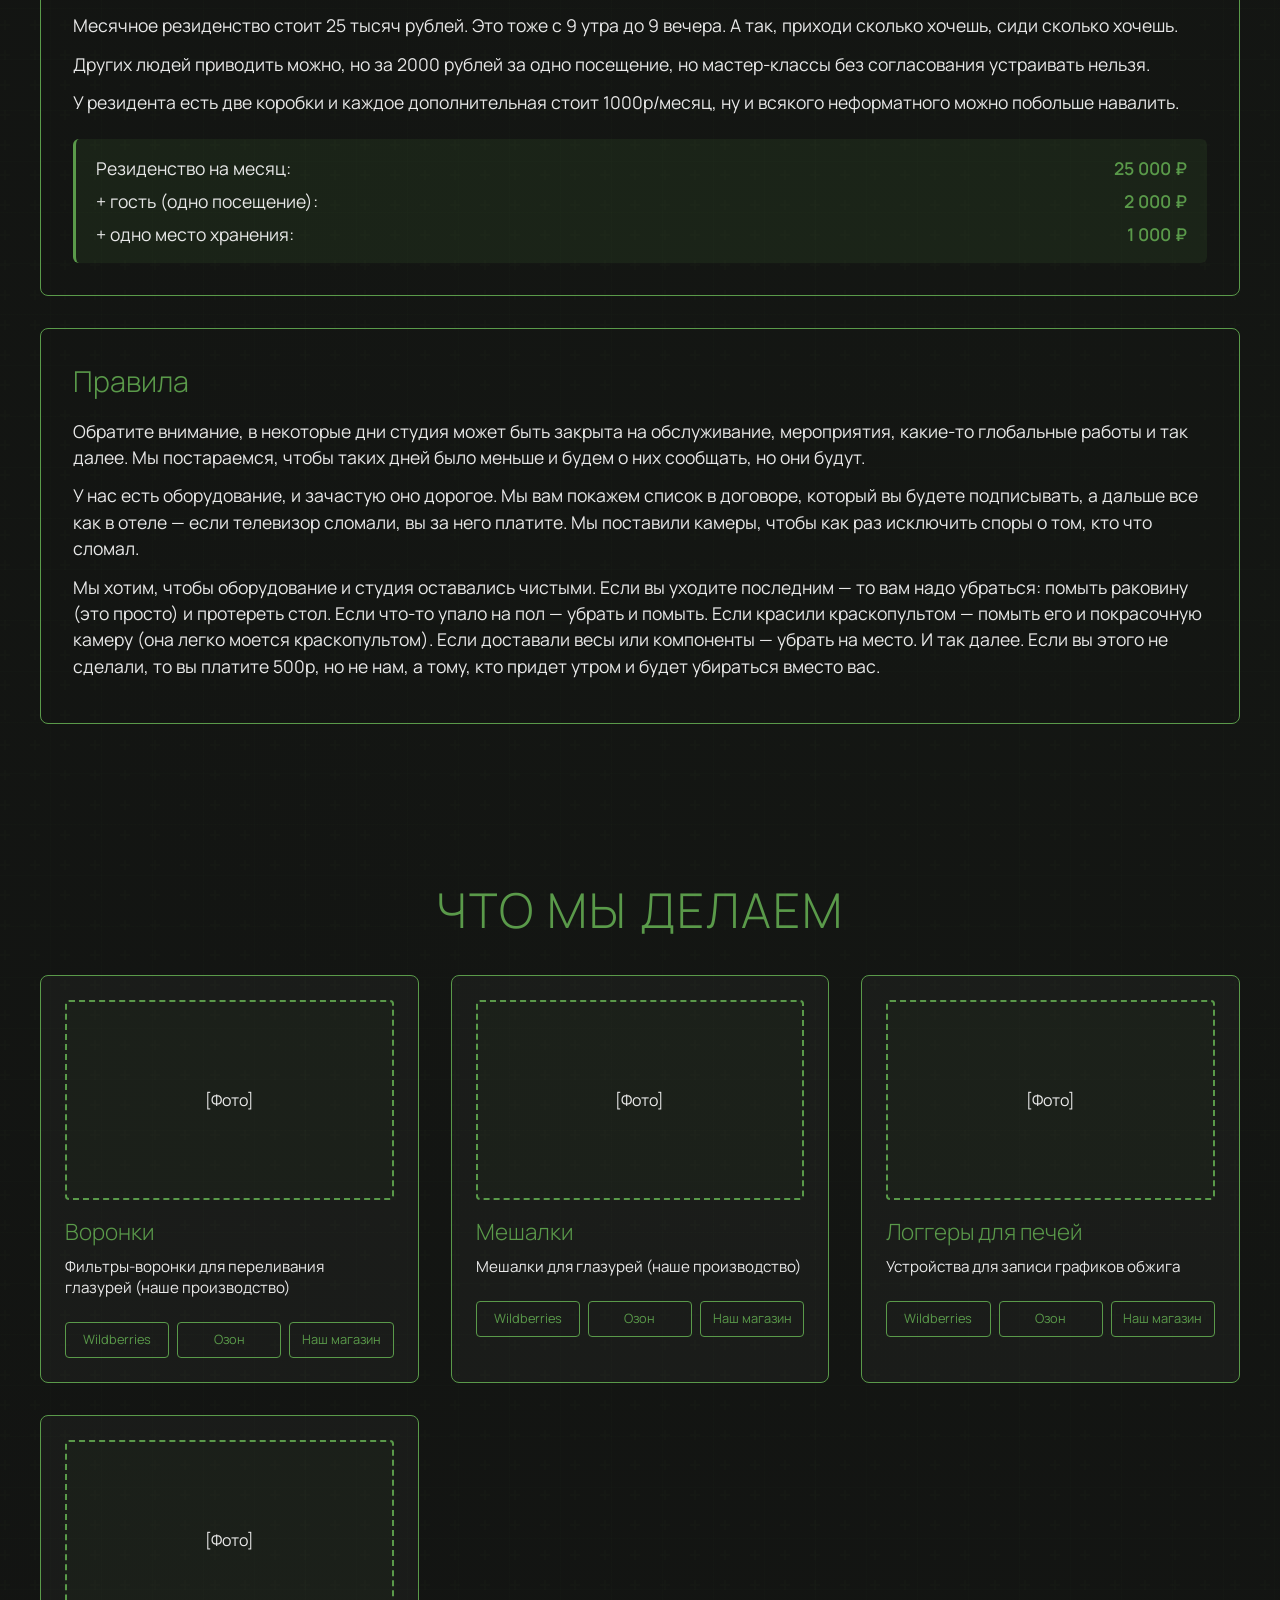
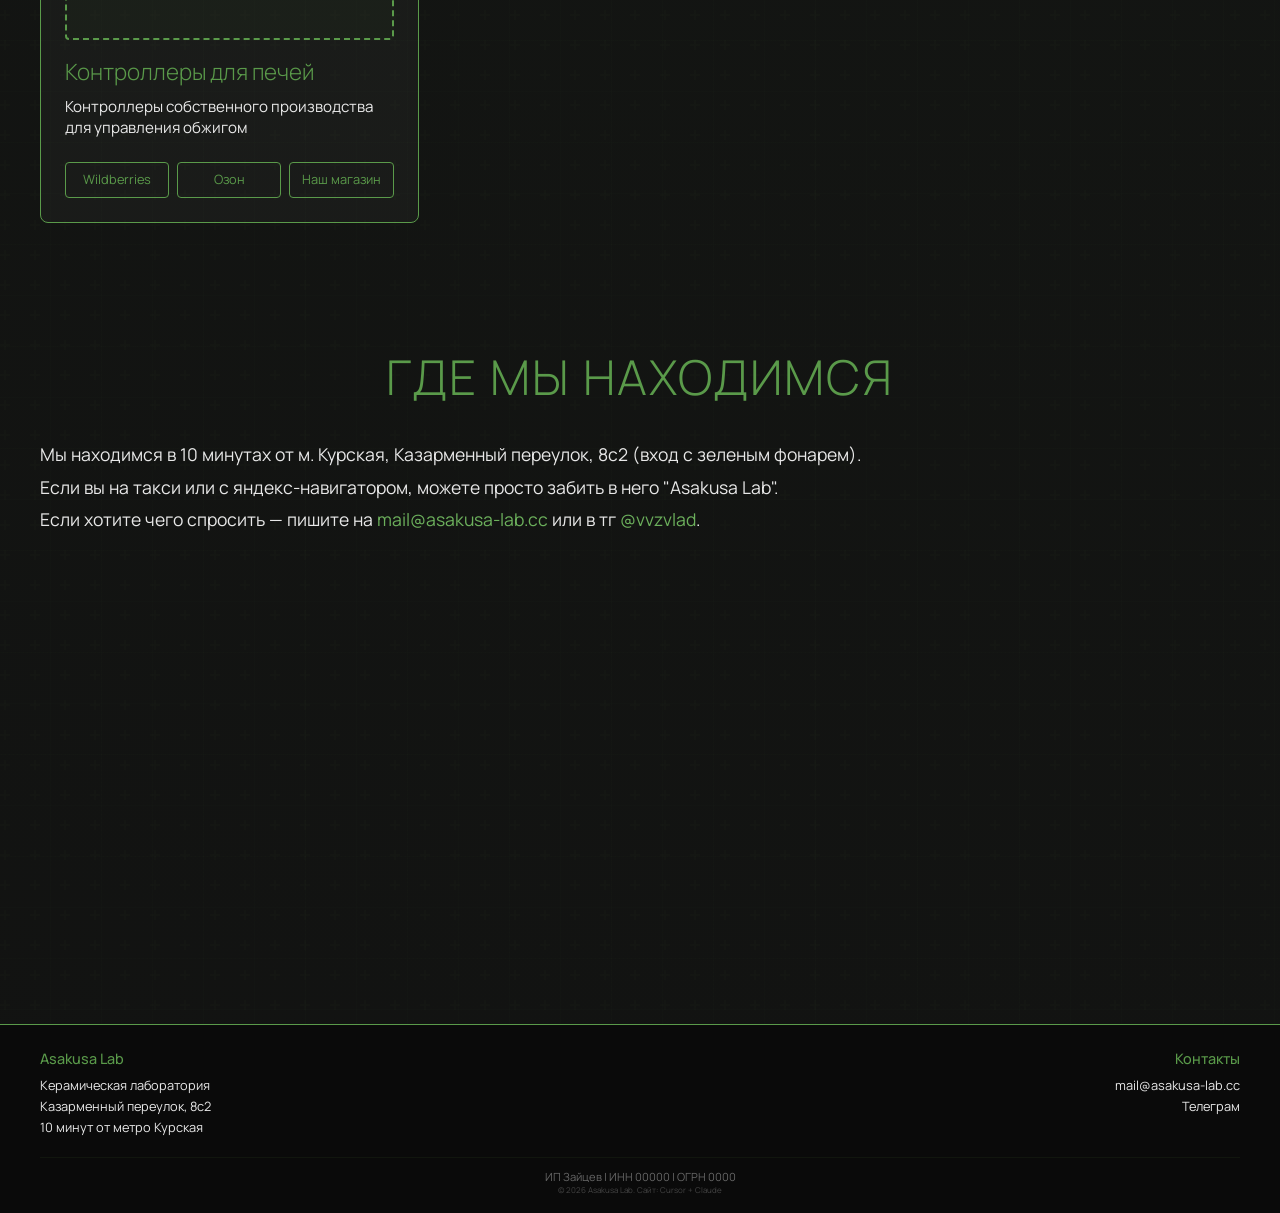
==== commit 5a70963b: "Add digital casting description" ====
--- a/index.html
+++ b/index.html
@@ -146,7 +146,9 @@
 
                 <div class="equipment-category" data-icon="casting">
                     <h2>Цифровое литье</h2>
-                    <p>Скоро здесь появится информация о нашем оборудовании для цифрового литья.</p>
+                    <p>Цифровое литье — это когда ты на компе в какой-нибудь программе себе модель намоделировал, потом на 3D-принтере распечатал, залил это все силиконом, и получил такую резиновую болванку по форме изделия. И вот если эту болванку залить гипсом, то получается обычная гипсовая форма для литья шликера. Можно еще десяток залить, силиконовая штука почти вечная. Это если кратко.</p>
+                    <p>Но вообще там куча тонкостей, мы их умеем и вам расскажем. И у нас для этого все-все есть: и как моделировать знаем, и принтер есть, и силикон, и гипс...</p>
+                    <p>Игрушка для инженеров, которые не умеют лепить, в общем. Зато точность такая, что можно текст на донышке печатать и всякие сложные формы делать, которые руками непонятно как получить. А на кругу не получится же, если они не круглые.</p>
                 </div>
 
                 <div class="equipment-category" data-icon="wheel">
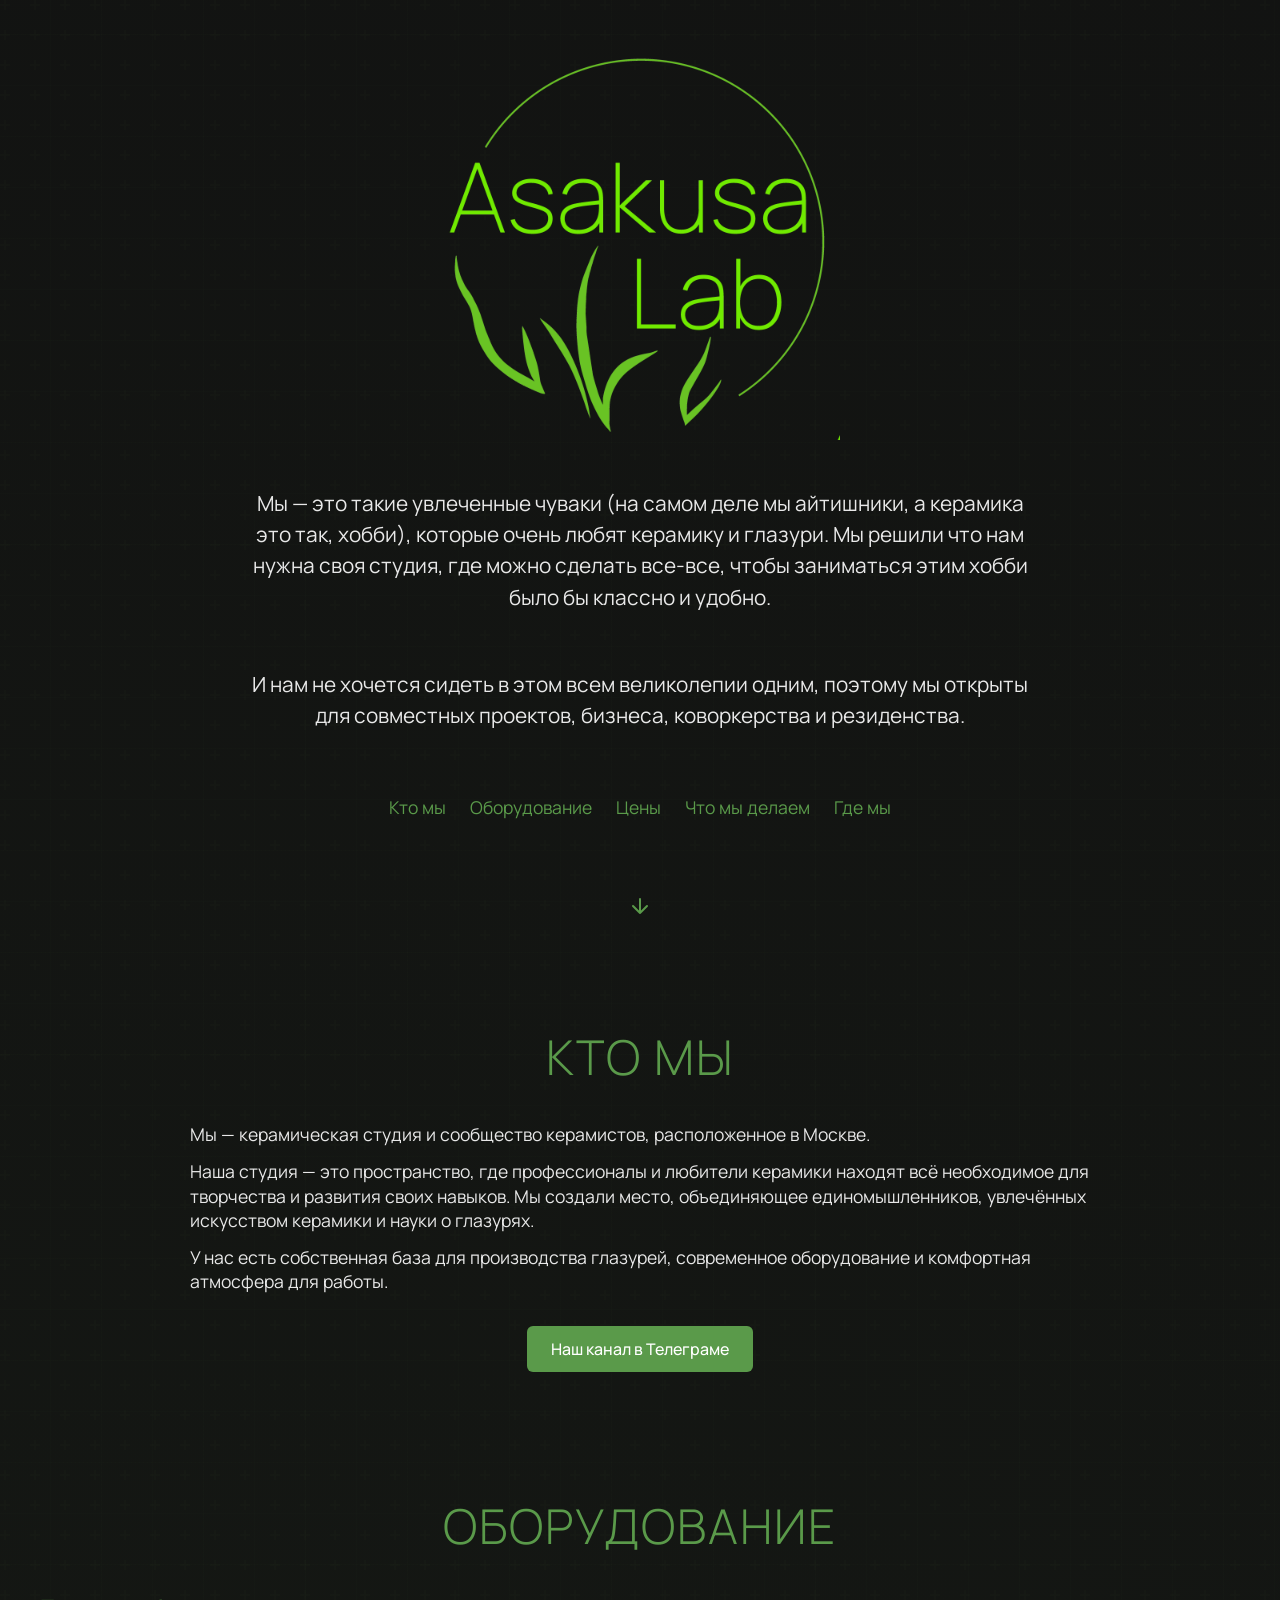
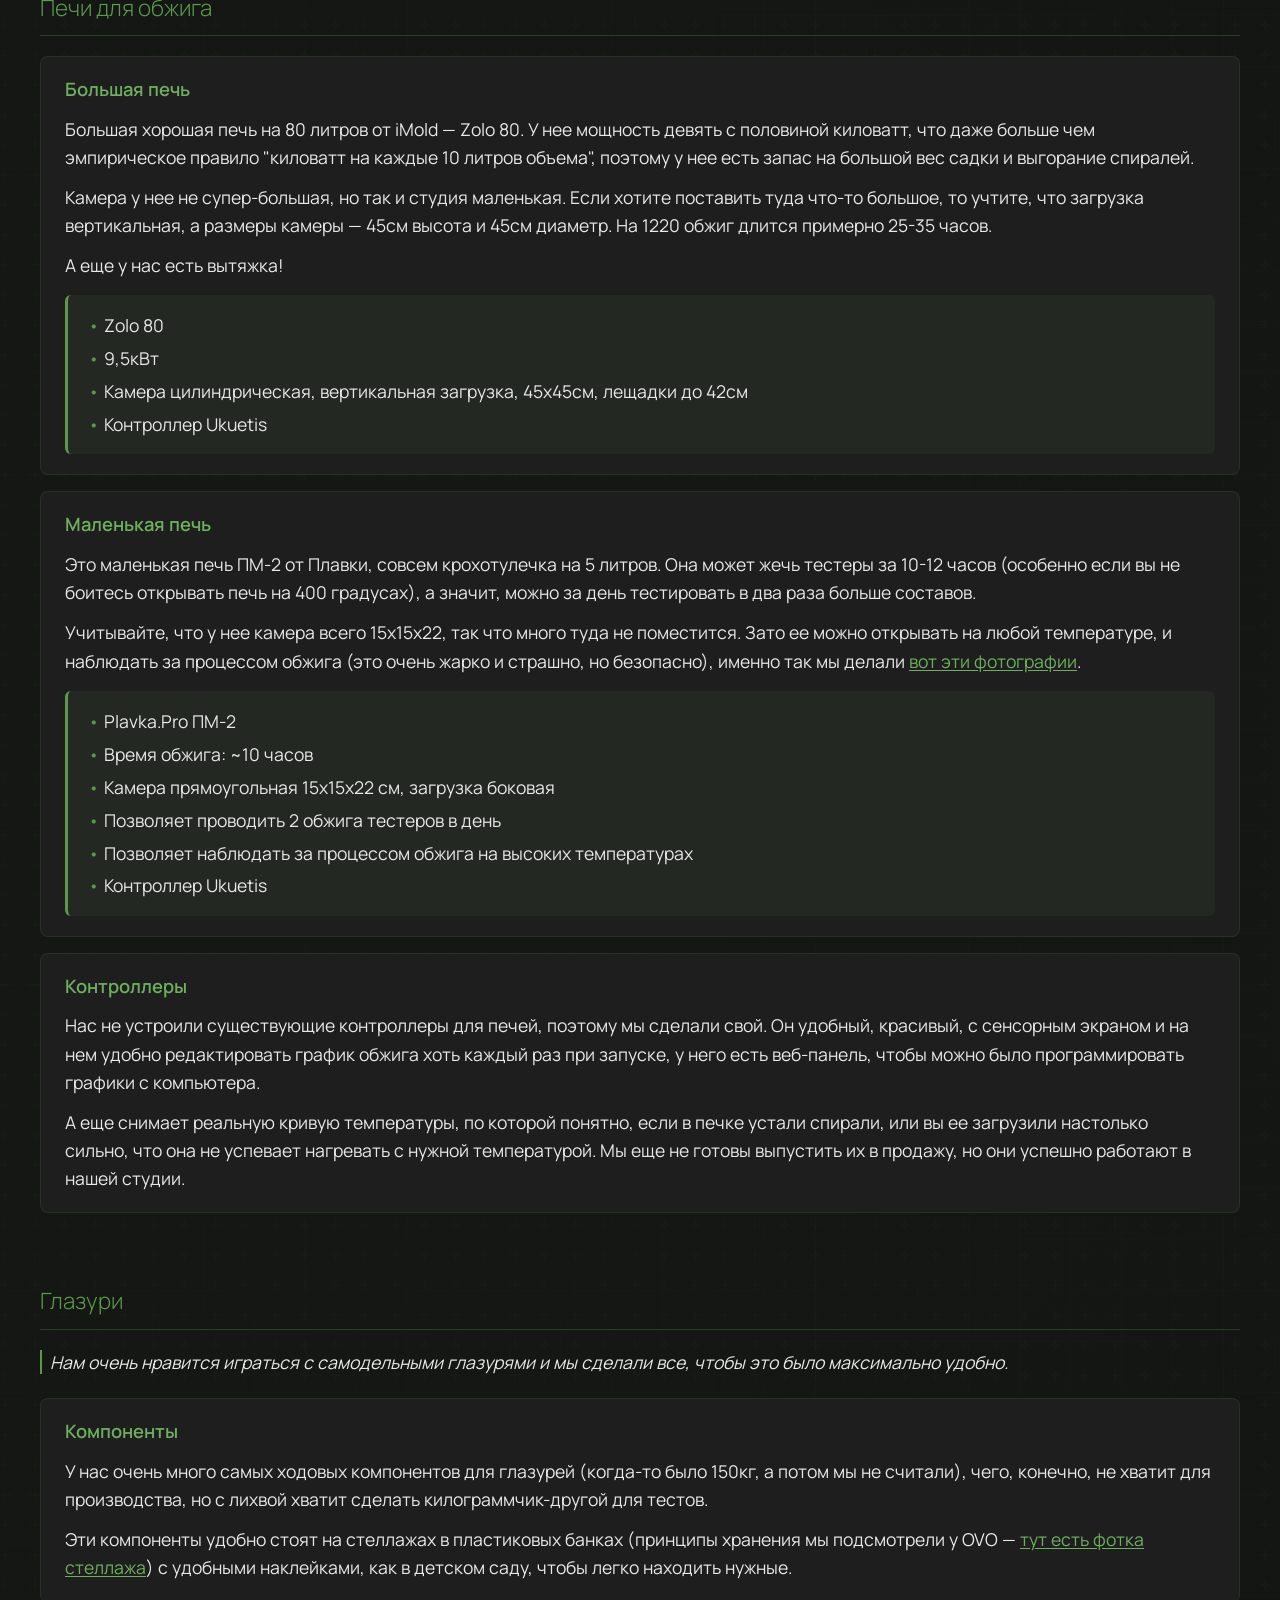
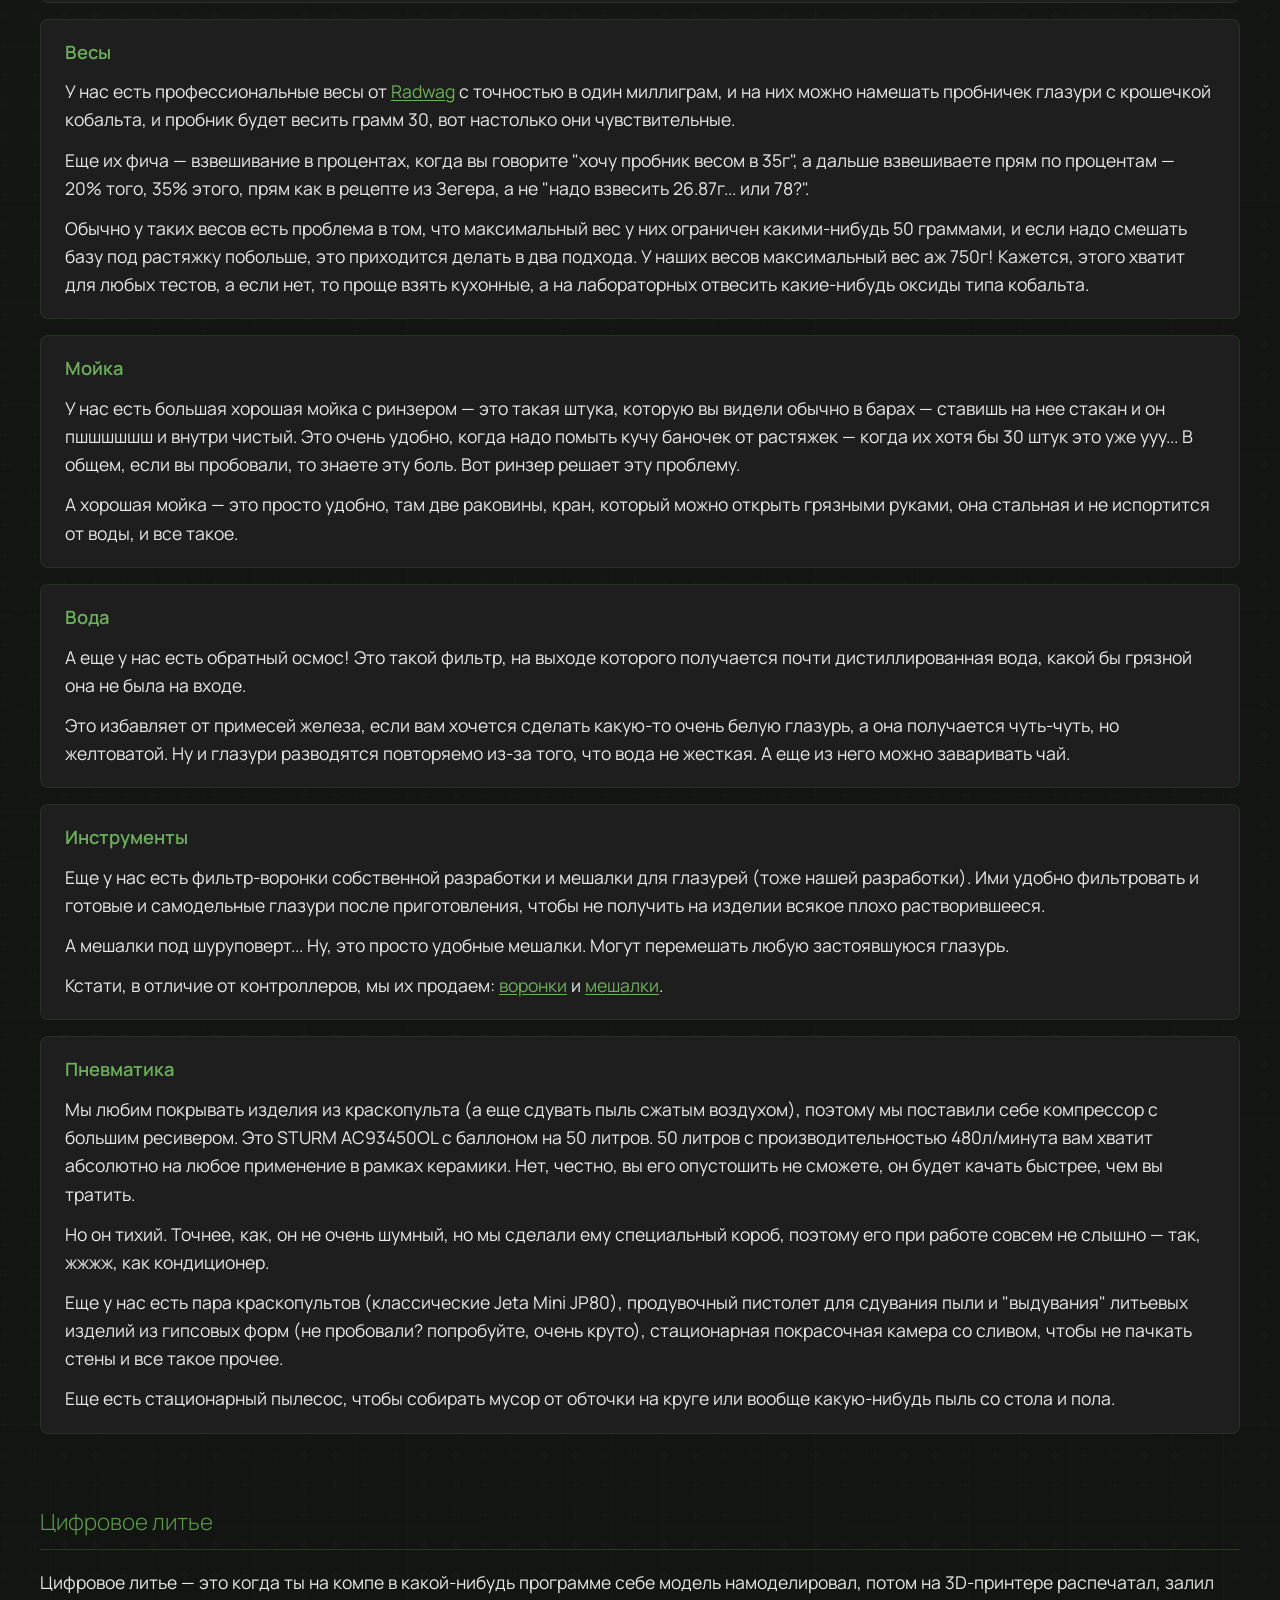
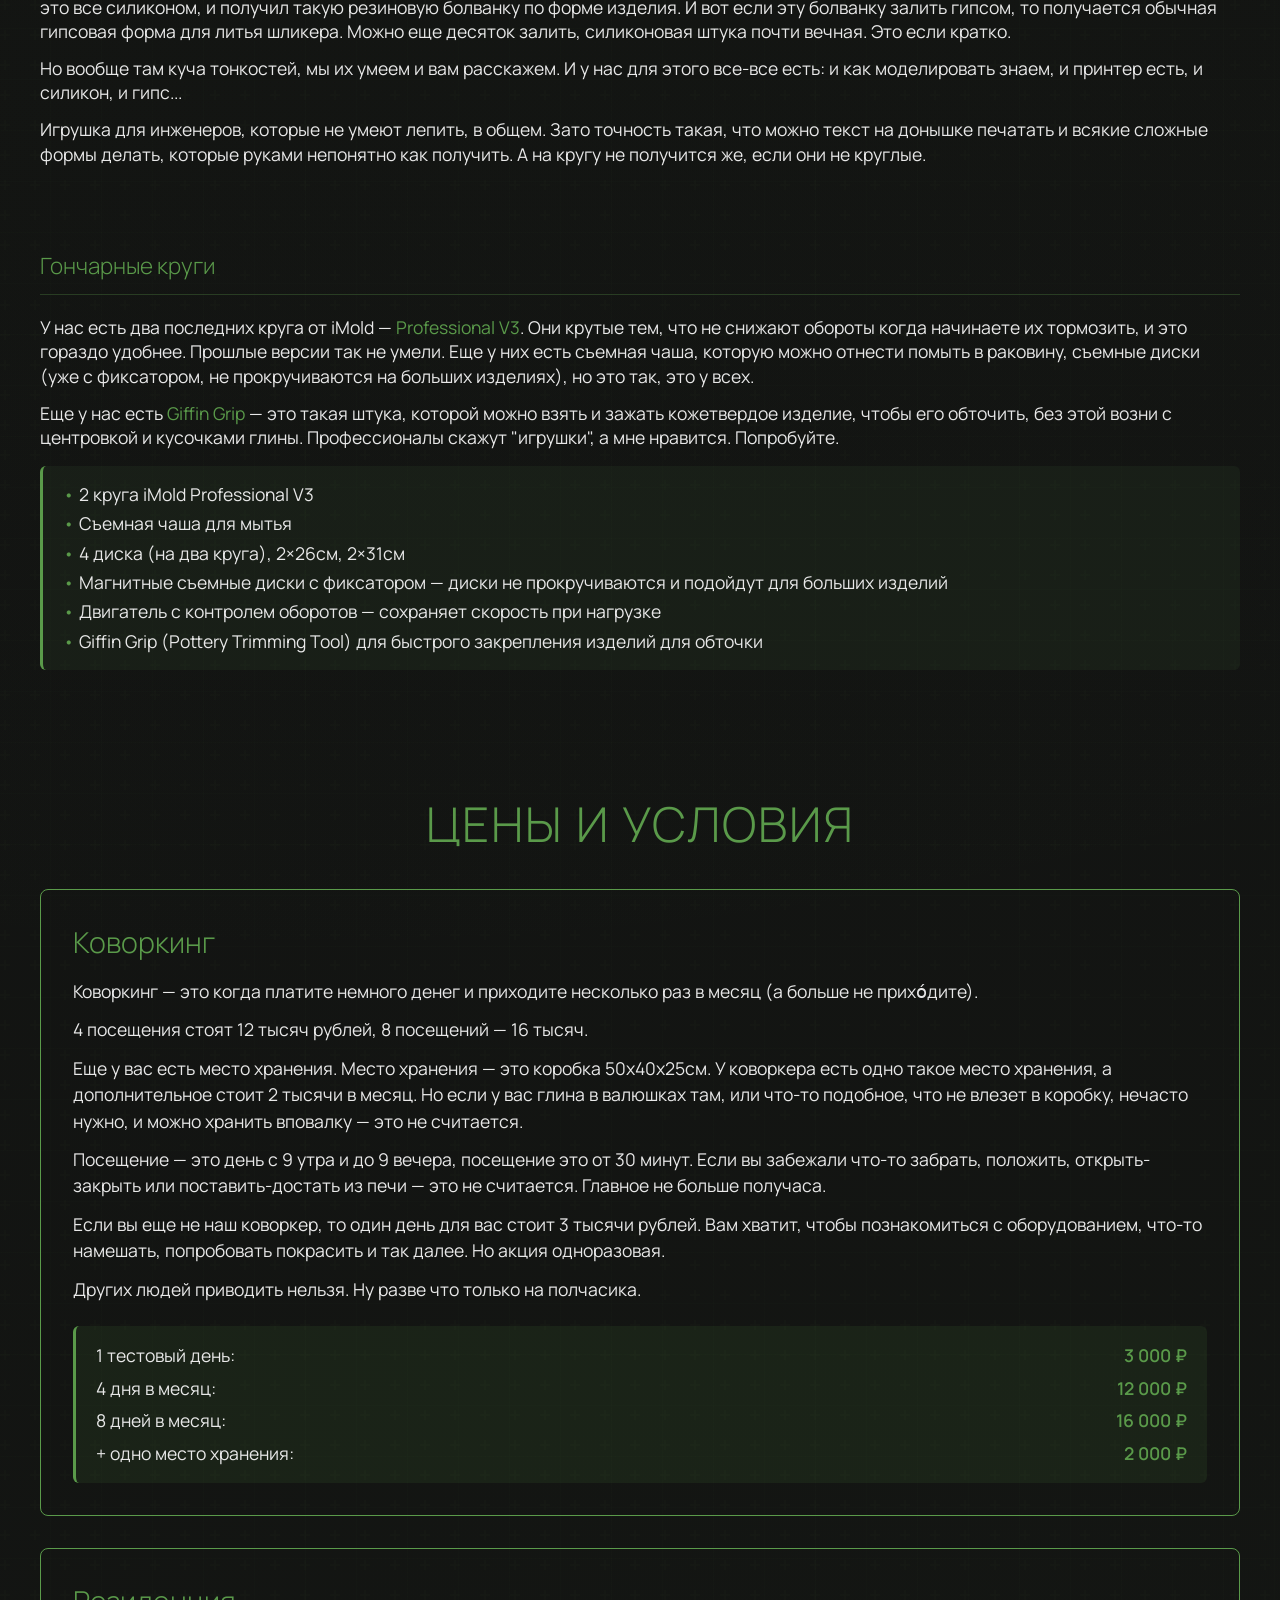
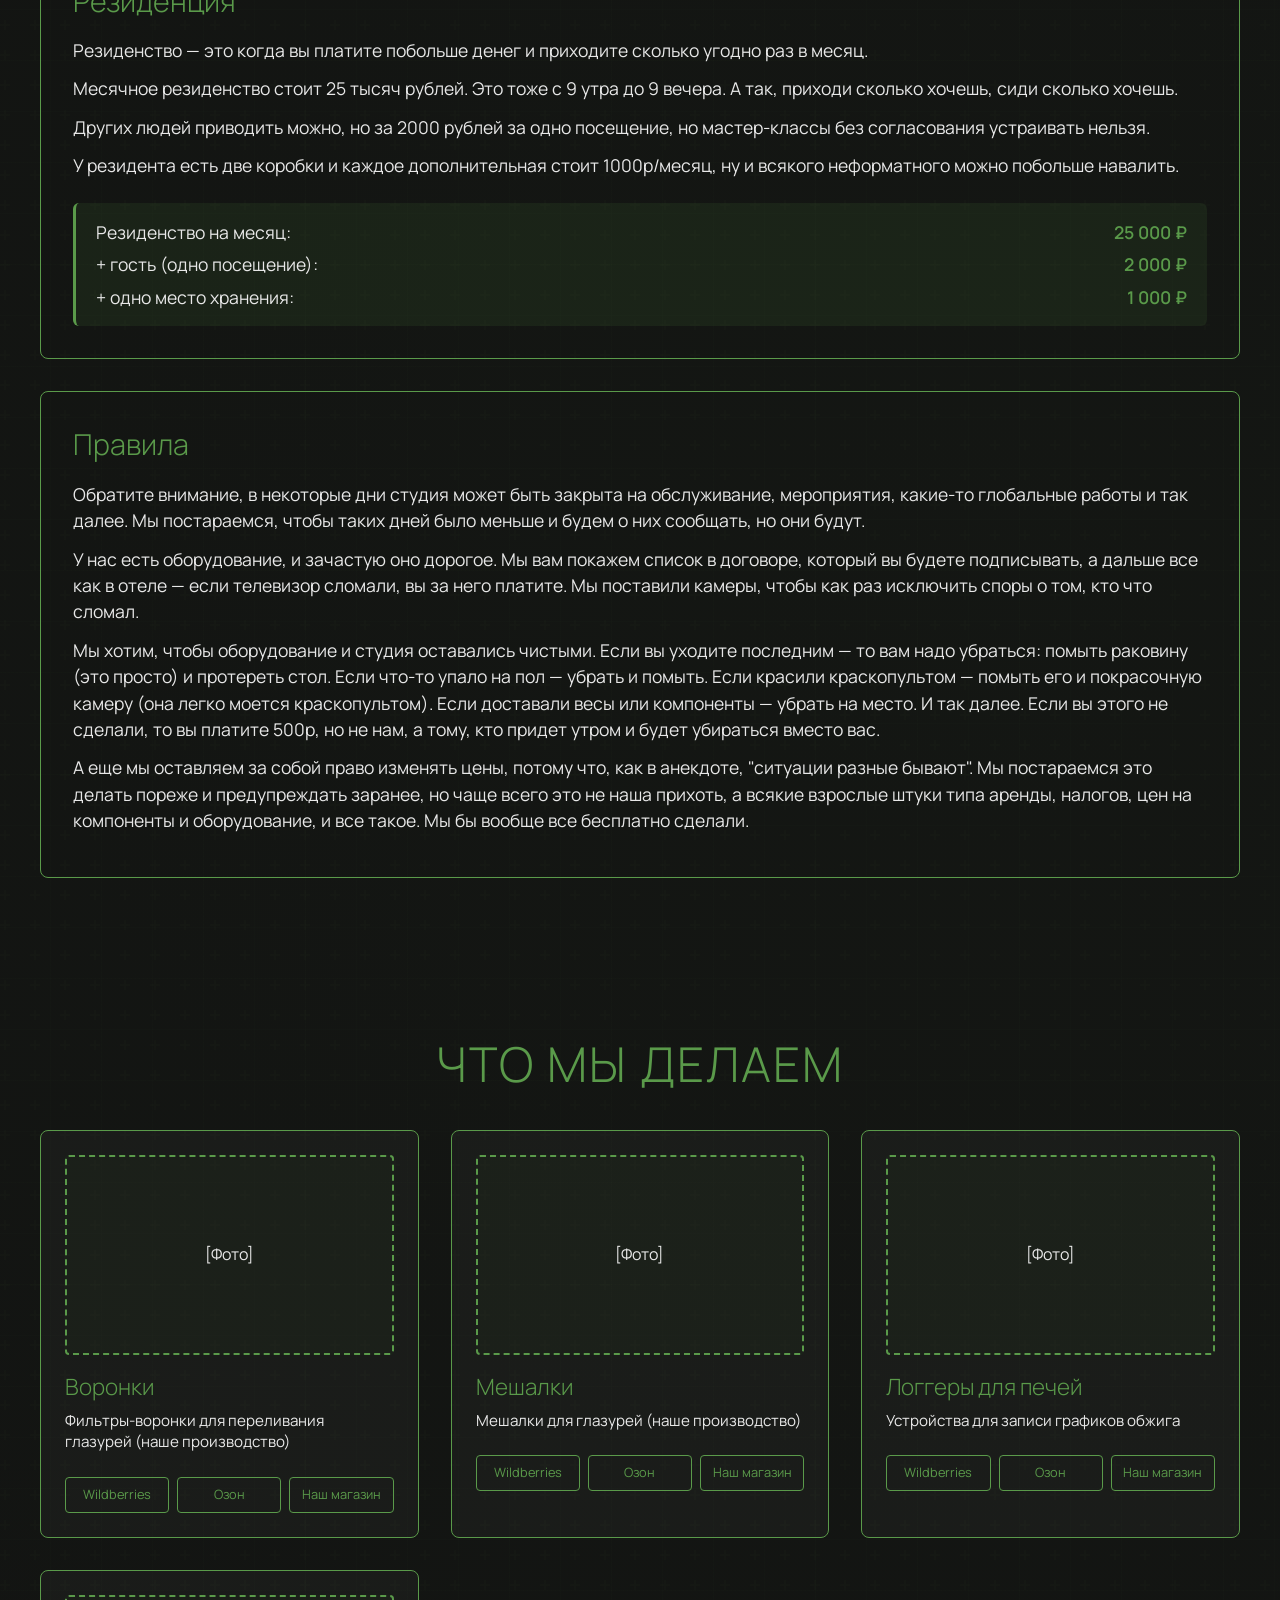
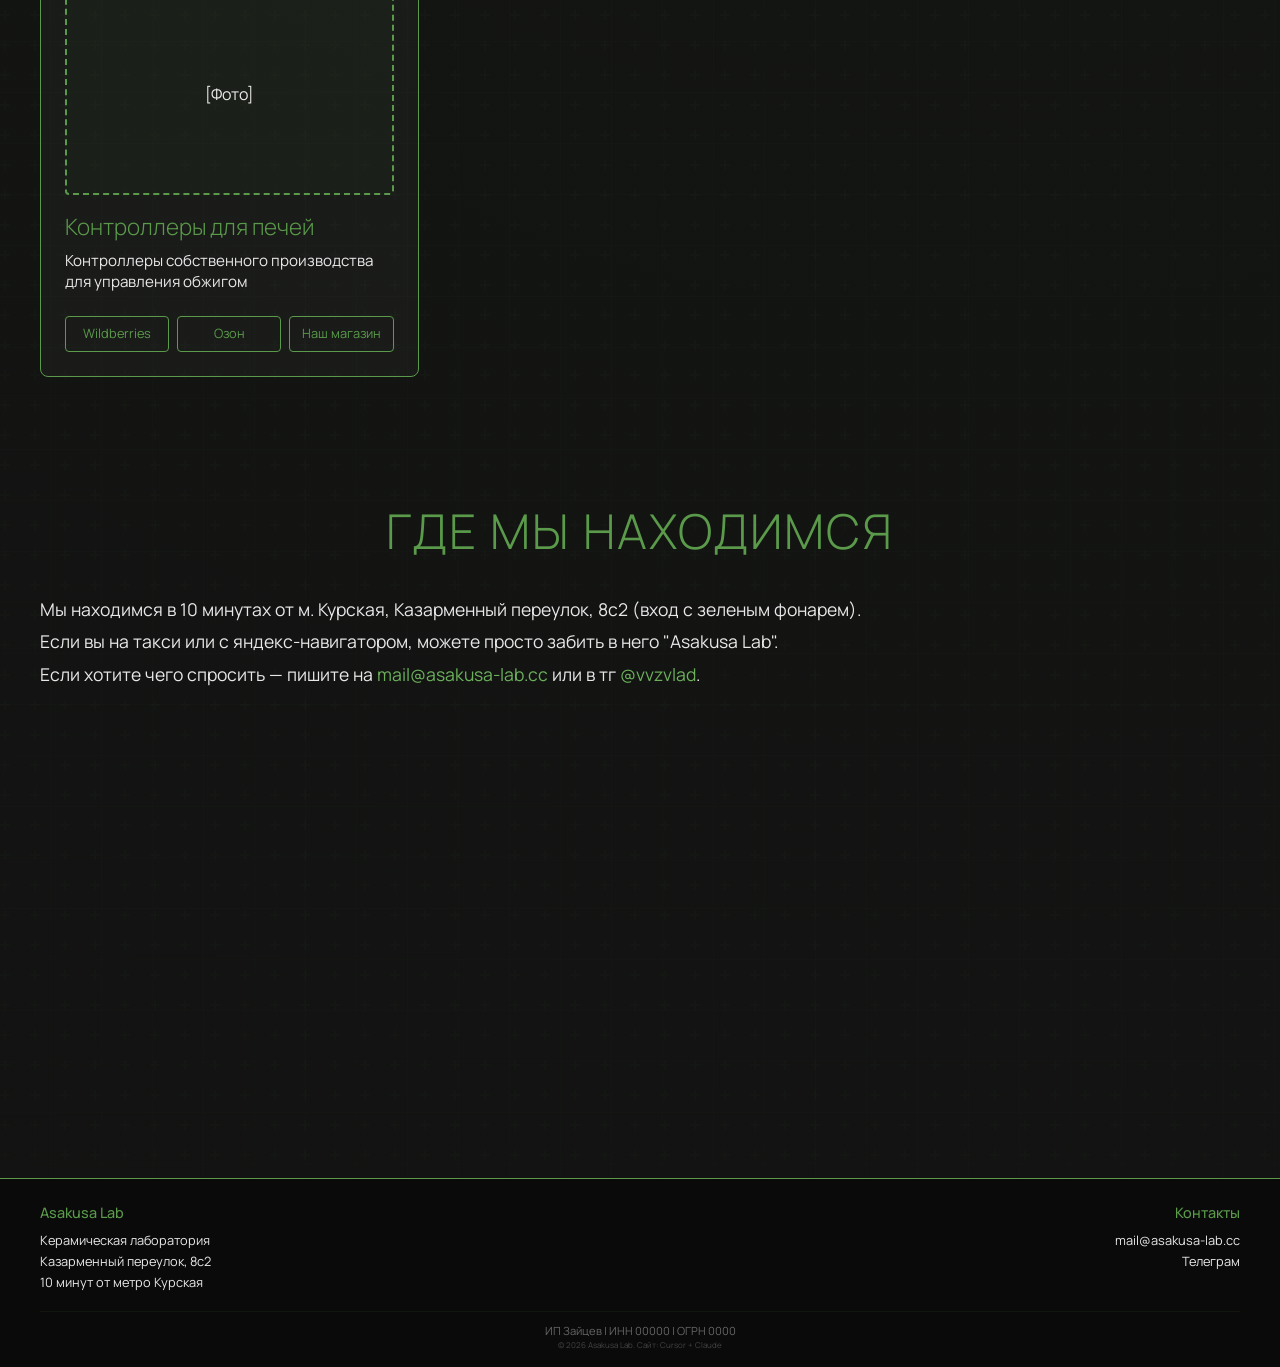
==== commit e6415863: "Update tagline, add price change disclaimer" ====
--- a/index.html
+++ b/index.html
@@ -18,8 +18,10 @@
             <div class="hero-content">
                 <img src="logo.png" alt="Asakusa Lab" class="logo">
                 <p class="tagline">
-                    Мы — сообщество людей, увлечённых керамикой и глазурями, которые сделали это своим основным хобби. 
-                    Мы делаем всё, чтобы этим было заниматься как можно более удобно и продуктивно.
+                    Мы — это такие увлеченные чуваки (на самом деле мы айтишники, а керамика это так, хобби), которые очень любят керамику и глазури. Мы решили что нам нужна своя студия, где можно сделать все-все, чтобы заниматься этим хобби было бы классно и удобно.
+                </p>
+                <p class="tagline">
+                    И нам не хочется сидеть в этом всем великолепии одним, поэтому мы открыты для совместных проектов, бизнеса, коворкерства и резиденства.
                 </p>
                 <nav class="main-nav">
                     <a href="#about" class="nav-link">Кто мы</a>
@@ -208,6 +210,7 @@
                     <p>Обратите внимание, в некоторые дни студия может быть закрыта на обслуживание, мероприятия, какие-то глобальные работы и так далее. Мы постараемся, чтобы таких дней было меньше и будем о них сообщать, но они будут.</p>
                     <p>У нас есть оборудование, и зачастую оно дорогое. Мы вам покажем список в договоре, который вы будете подписывать, а дальше все как в отеле — если телевизор сломали, вы за него платите. Мы поставили камеры, чтобы как раз исключить споры о том, кто что сломал.</p>
                     <p>Мы хотим, чтобы оборудование и студия оставались чистыми. Если вы уходите последним — то вам надо убраться: помыть раковину (это просто) и протереть стол. Если что-то упало на пол — убрать и помыть. Если красили краскопультом — помыть его и покрасочную камеру (она легко моется краскопультом). Если доставали весы или компоненты — убрать на место. И так далее. Если вы этого не сделали, то вы платите 500р, но не нам, а тому, кто придет утром и будет убираться вместо вас.</p>
+                    <p>А еще мы оставляем за собой право изменять цены, потому что, как в анекдоте, "ситуации разные бывают". Мы постараемся это делать пореже и предупреждать заранее, но чаще всего это не наша прихоть, а всякие взрослые штуки типа аренды, налогов, цен на компоненты и оборудование, и все такое. Мы бы вообще все бесплатно сделали.</p>
                 </div>
             </div>
         </div>
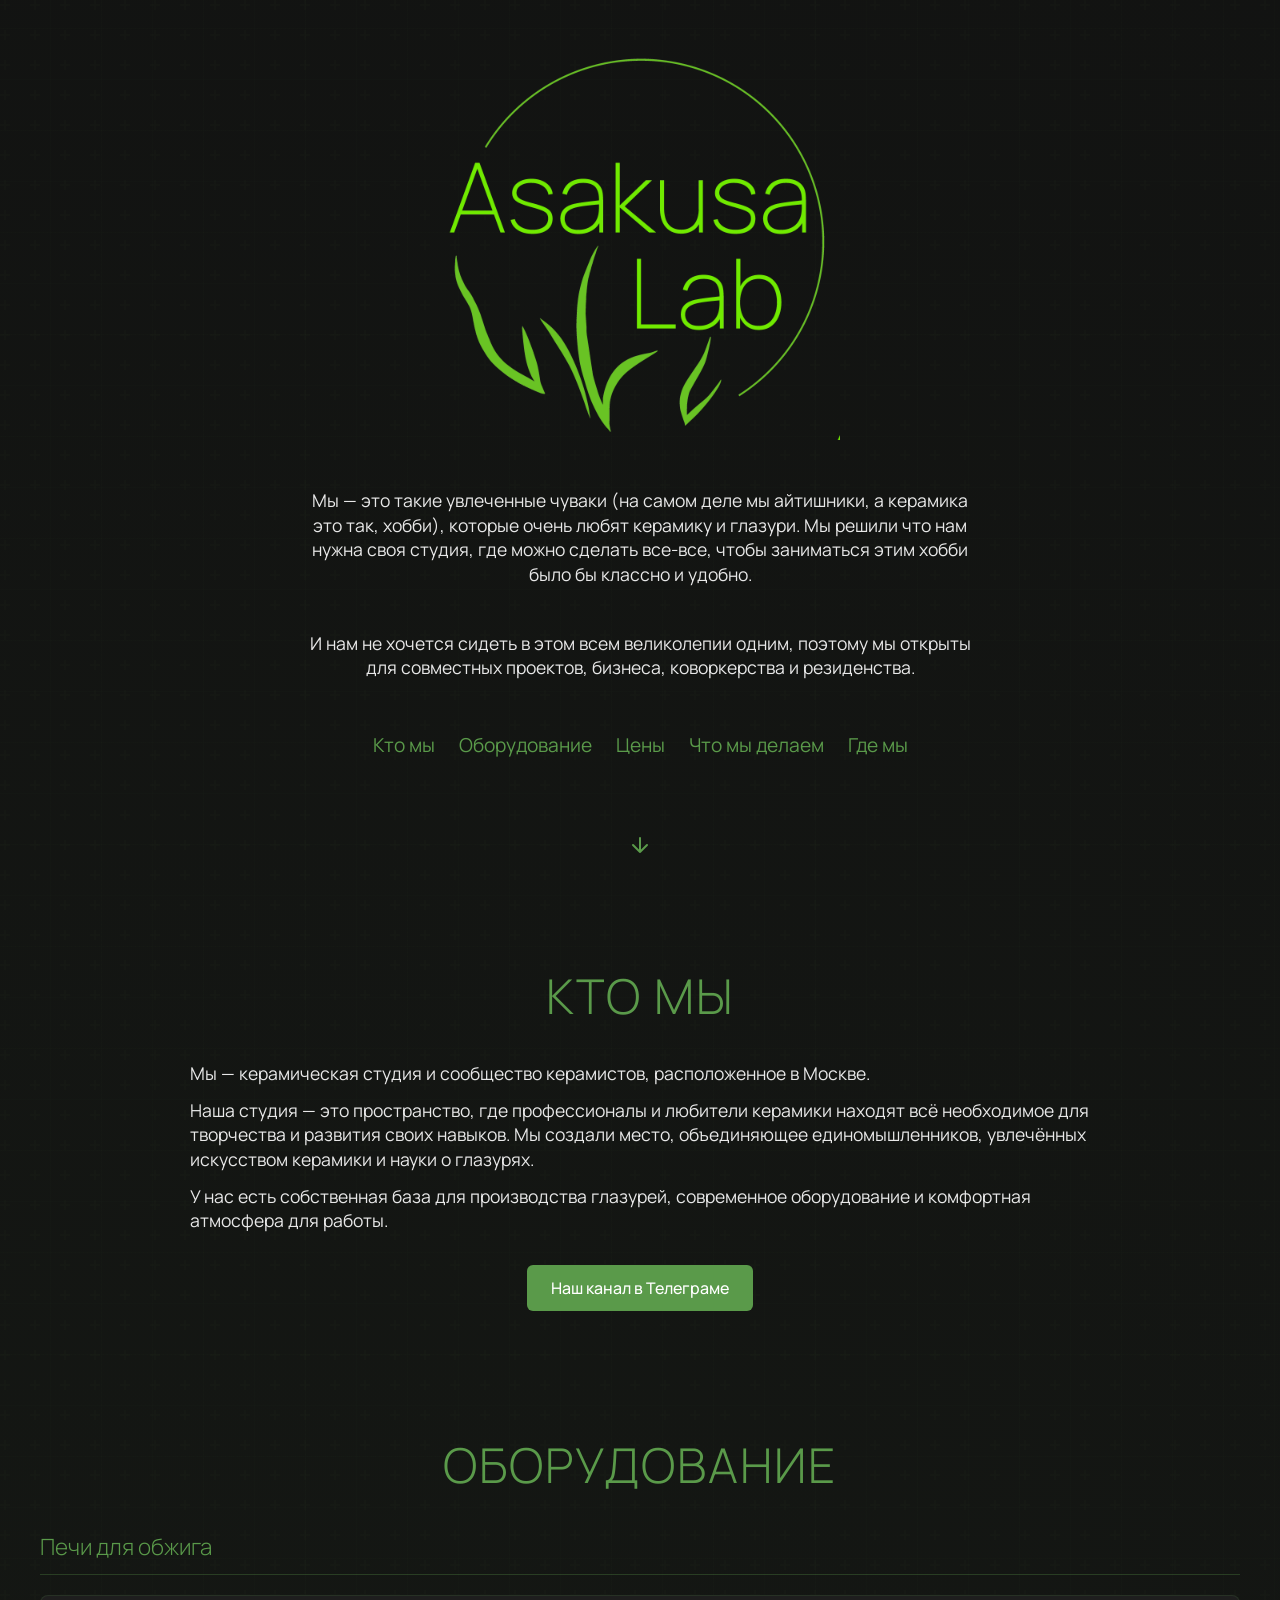
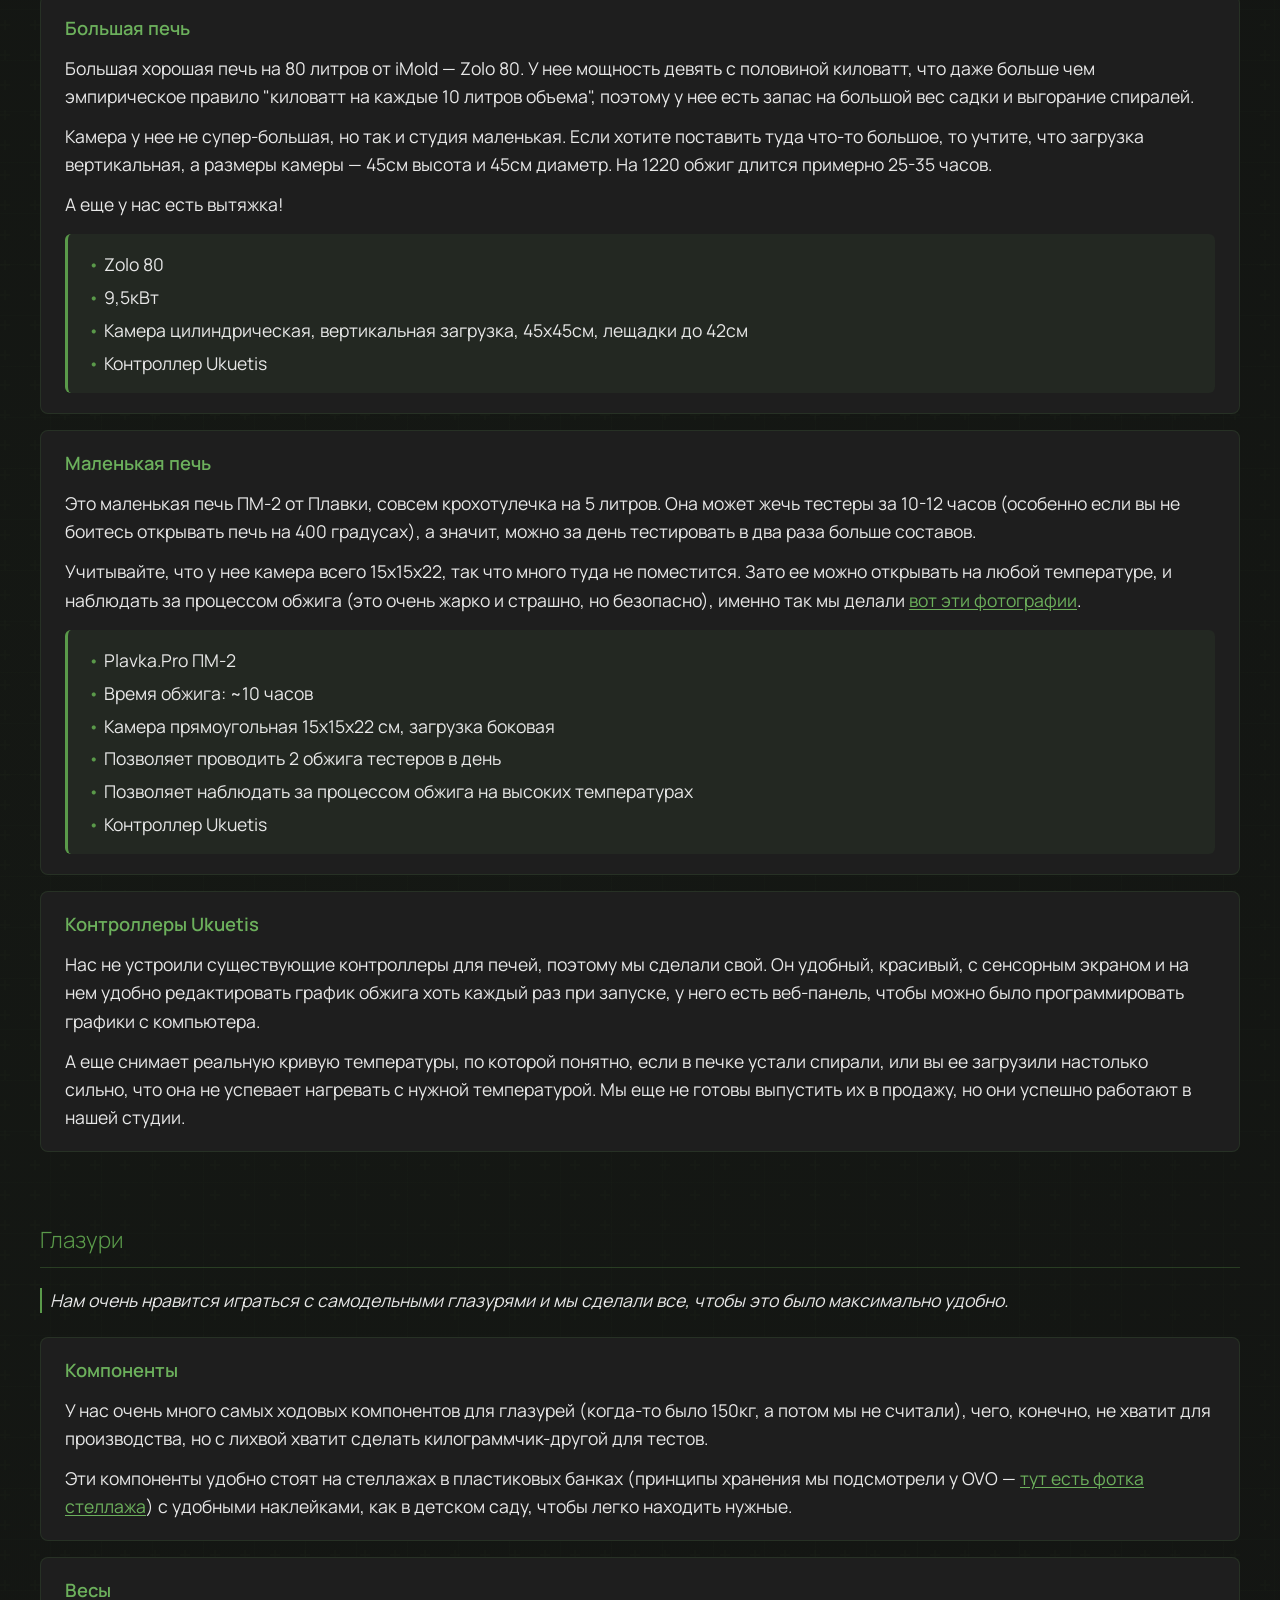
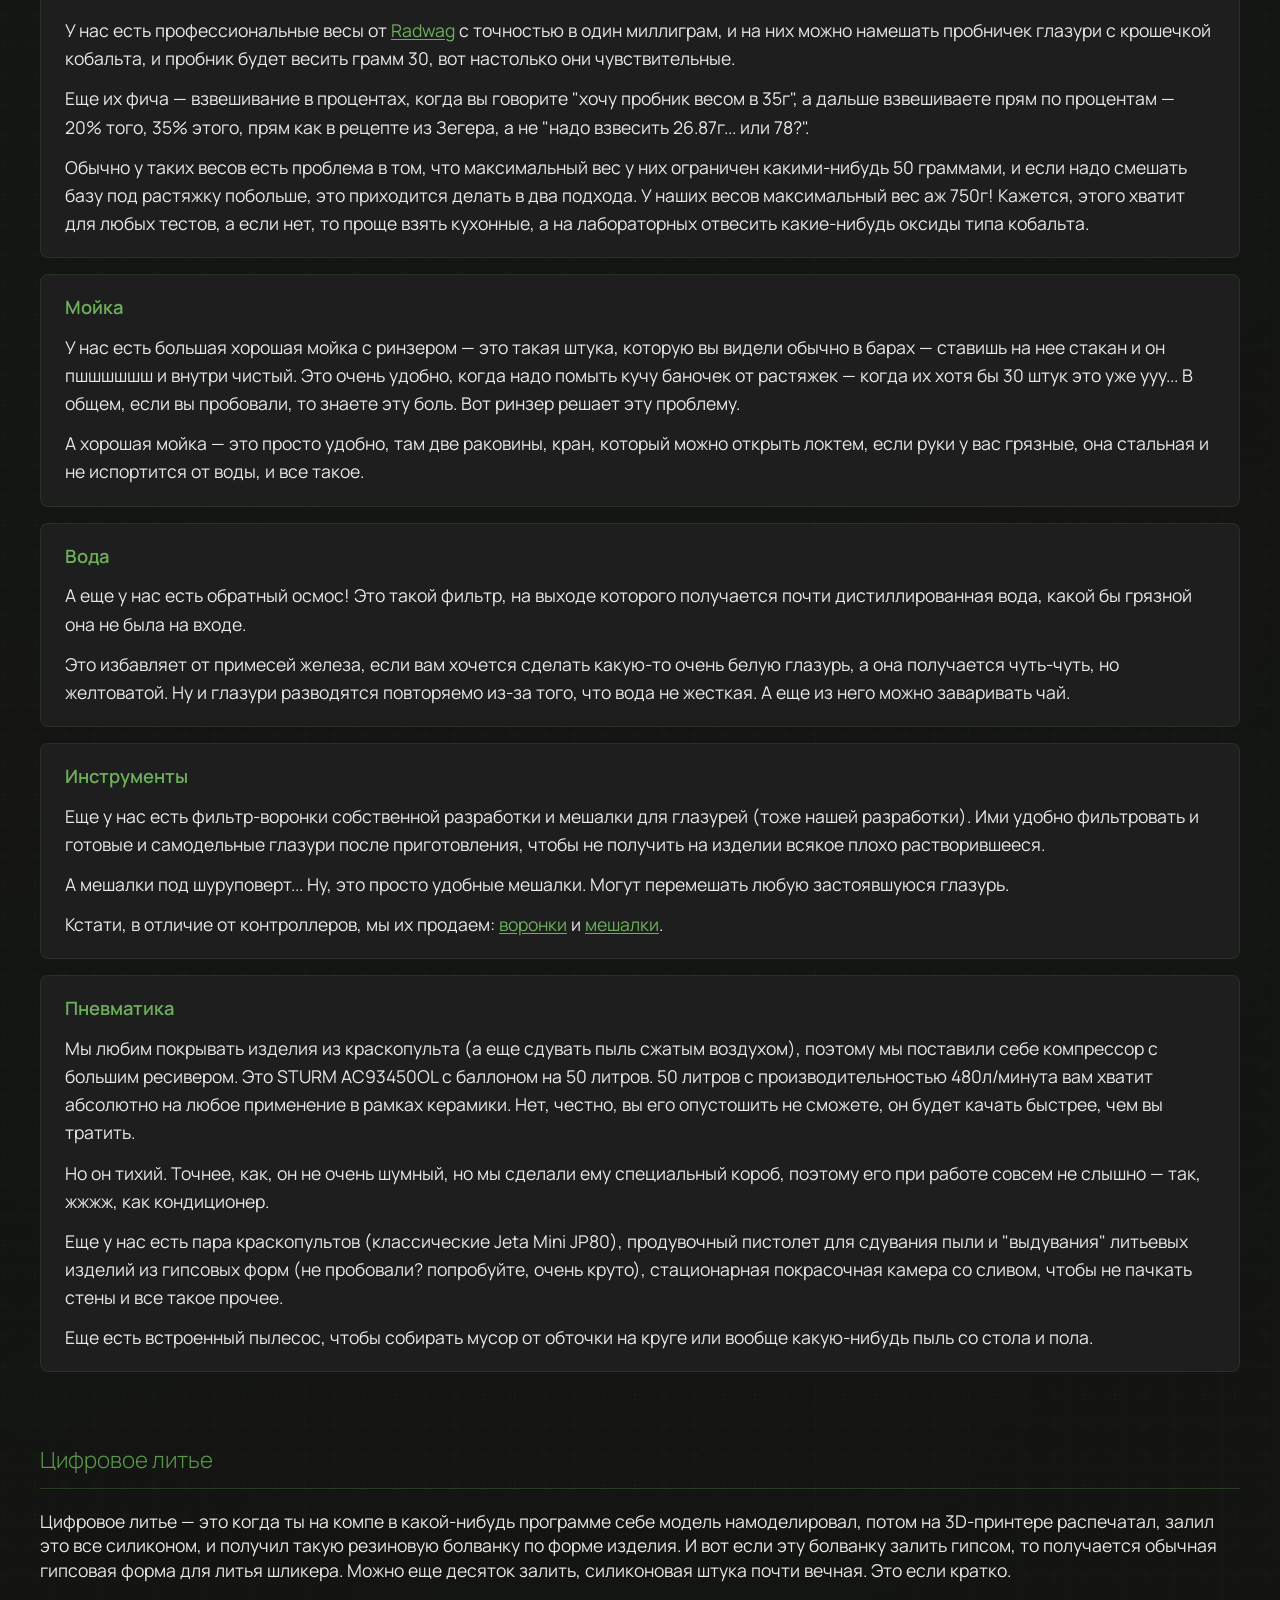
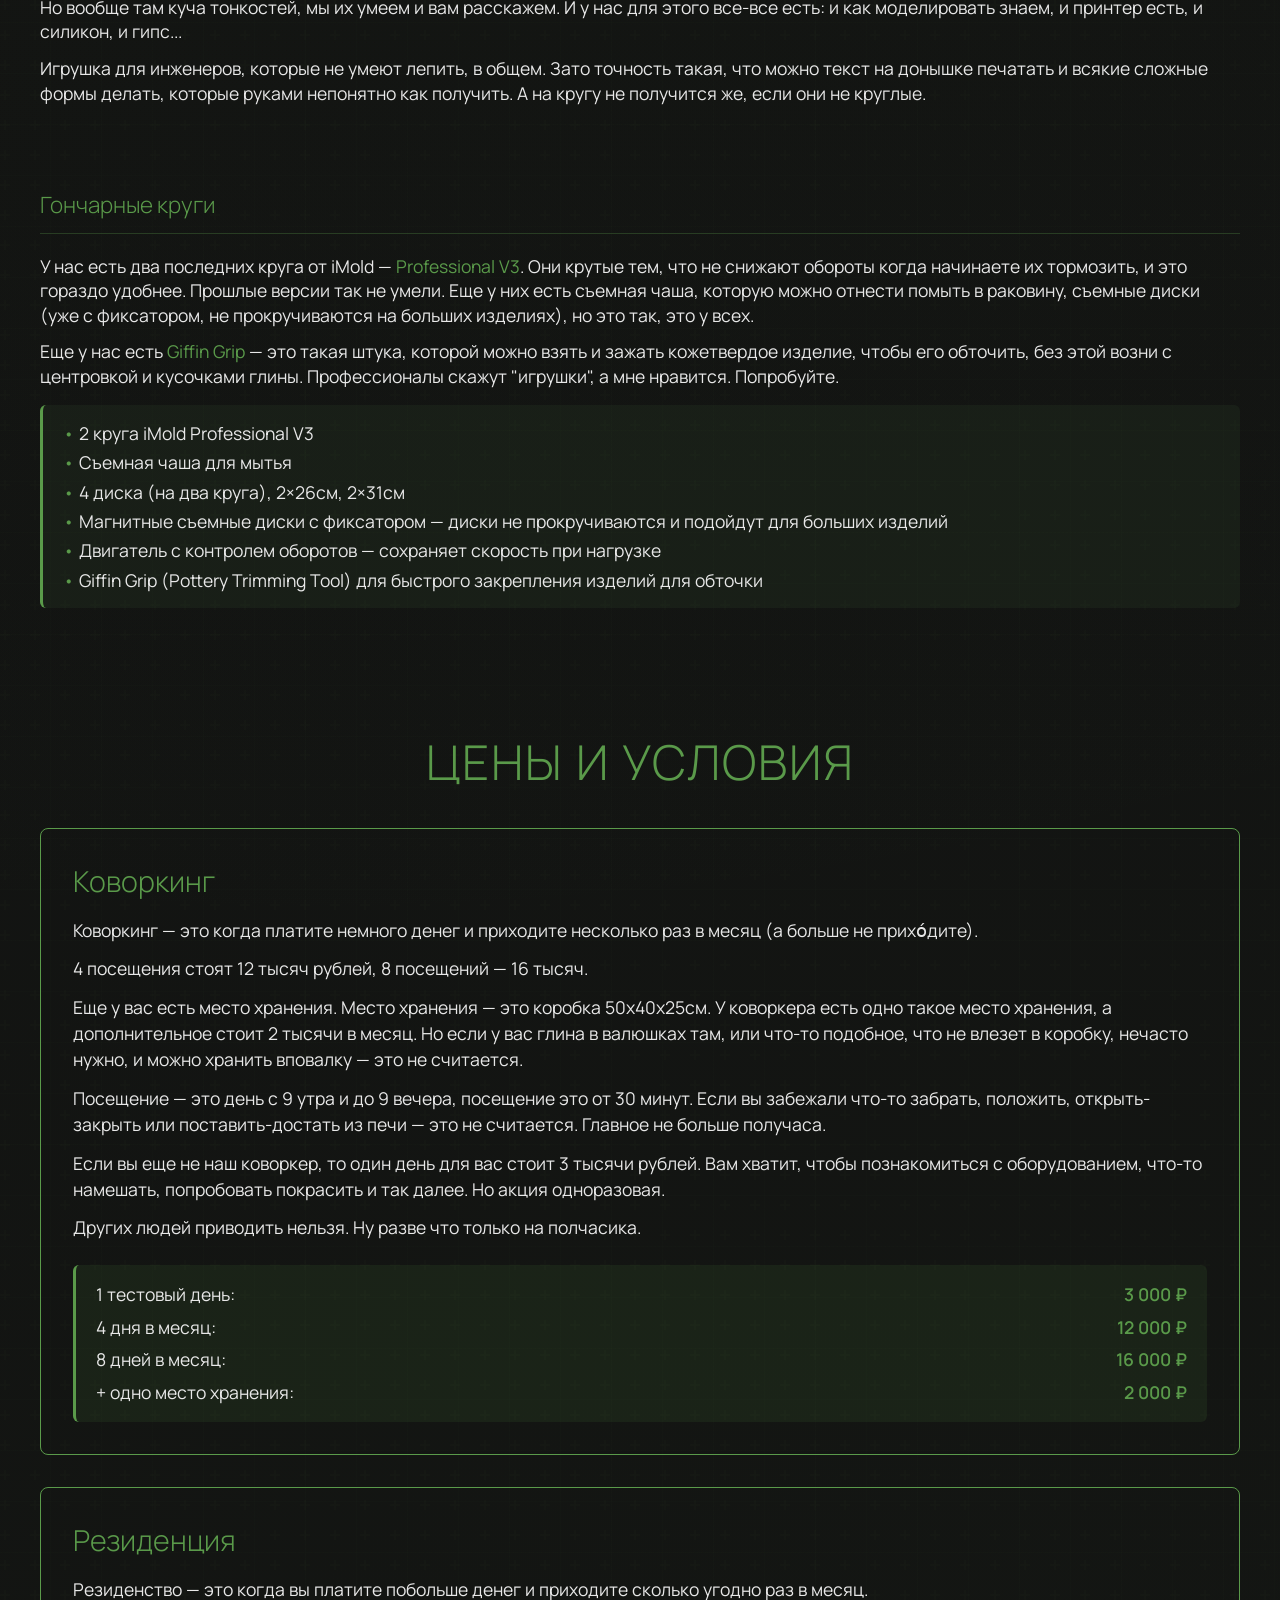
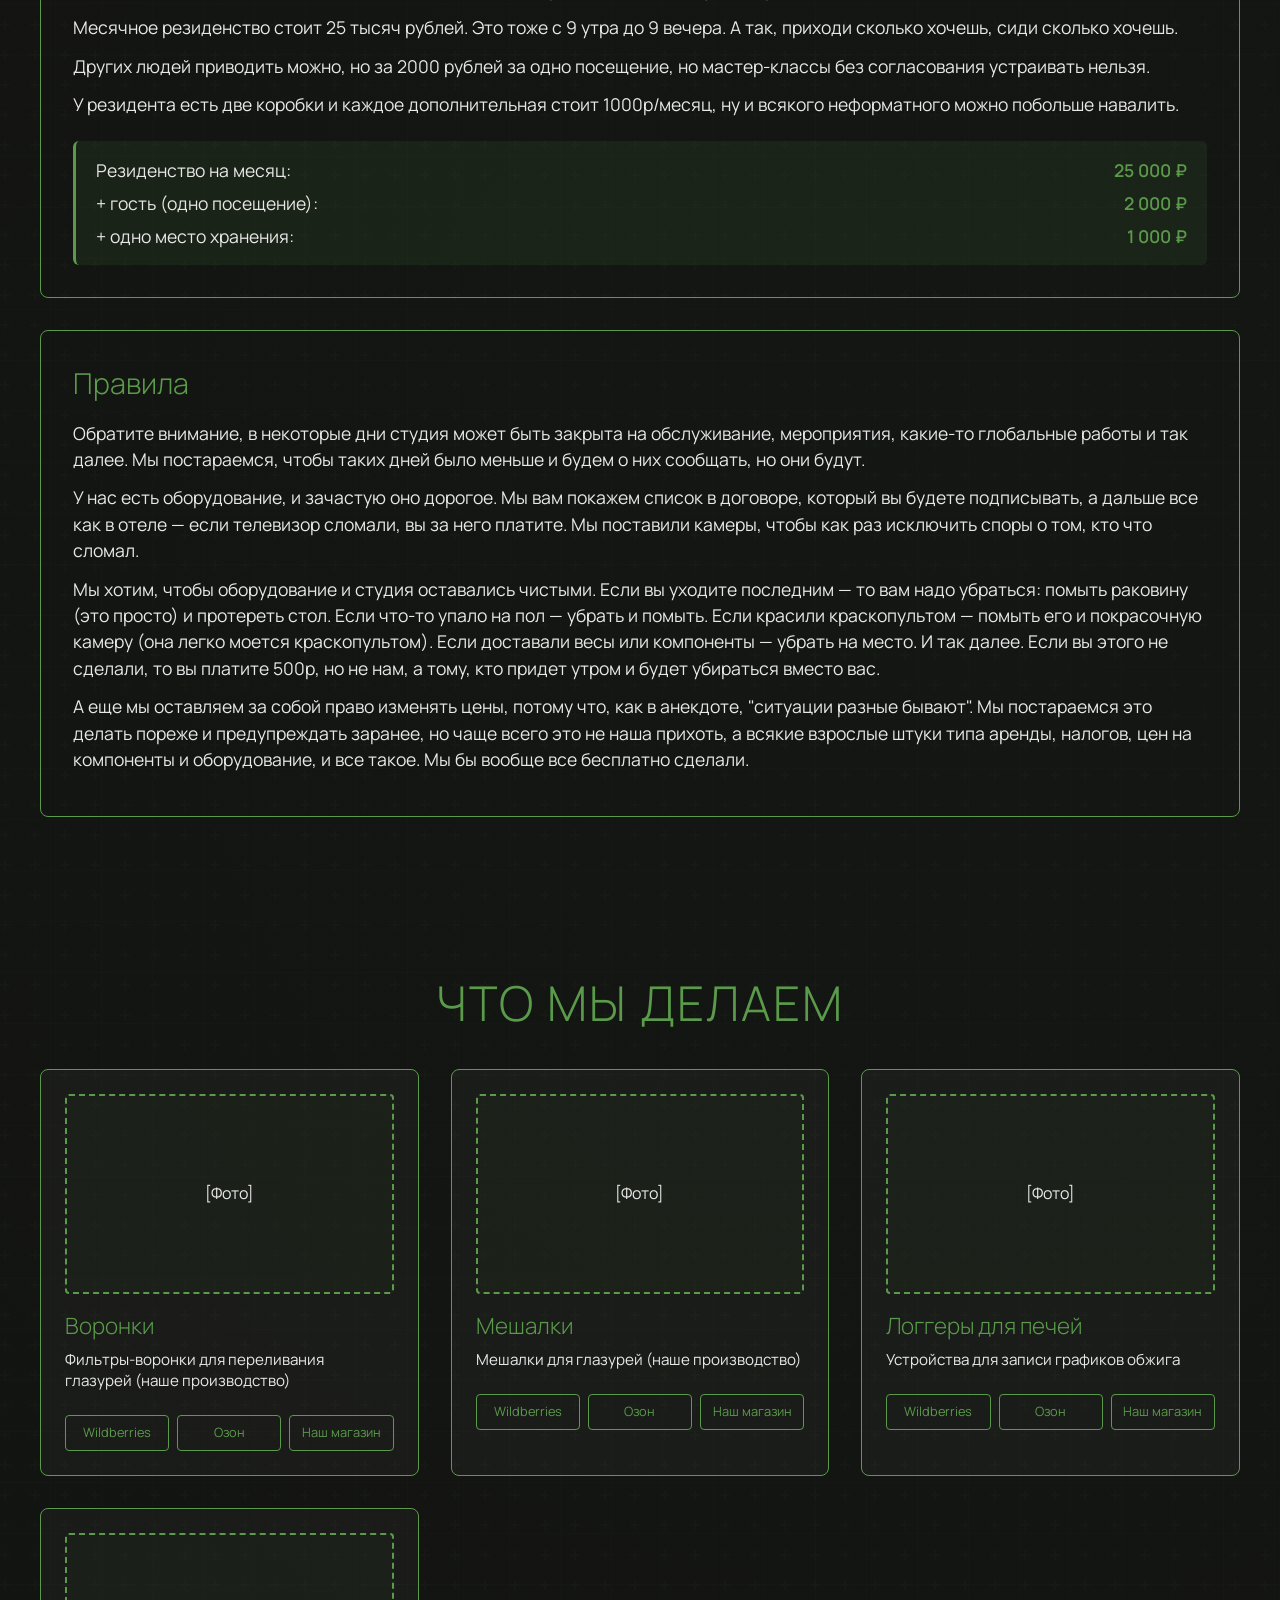
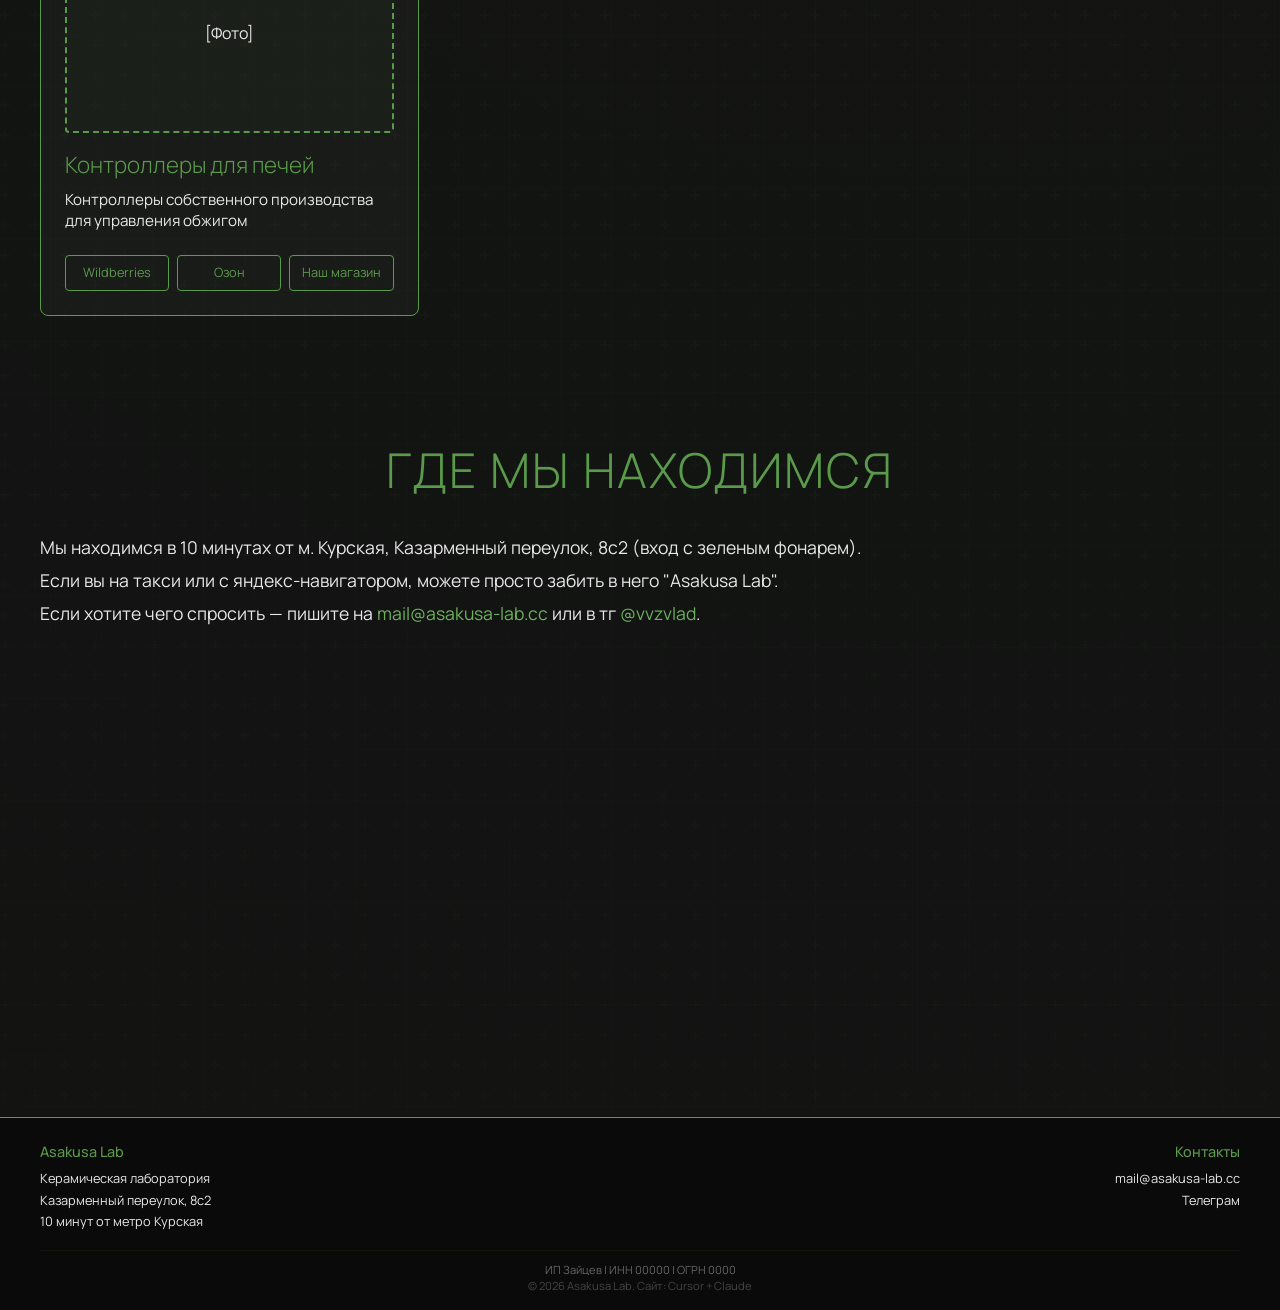
==== commit 419d4cf0: "Adjust tagline and nav fonts, fix text content" ====
--- a/index.html
+++ b/index.html
@@ -95,7 +95,7 @@
                     </div>
 
                     <div class="equipment-item">
-                        <h3>Контроллеры</h3>
+                        <h3>Контроллеры Ukuetis</h3>
                         <p>Нас не устроили существующие контроллеры для печей, поэтому мы сделали свой. Он удобный, красивый, с сенсорным экраном и на нем удобно редактировать график обжига хоть каждый раз при запуске, у него есть веб-панель, чтобы можно было программировать графики с компьютера.</p>
                         <p>А еще снимает реальную кривую температуры, по которой понятно, если в печке устали спирали, или вы ее загрузили настолько сильно, что она не успевает нагревать с нужной температурой. Мы еще не готовы выпустить их в продажу, но они успешно работают в нашей студии.</p>
                     </div>
@@ -121,7 +121,7 @@
                     <div class="equipment-item">
                         <h3>Мойка</h3>
                         <p>У нас есть большая хорошая мойка с ринзером — это такая штука, которую вы видели обычно в барах — ставишь на нее стакан и он пшшшшшш и внутри чистый. Это очень удобно, когда надо помыть кучу баночек от растяжек — когда их хотя бы 30 штук это уже ууу... В общем, если вы пробовали, то знаете эту боль. Вот ринзер решает эту проблему.</p>
-                        <p>А хорошая мойка — это просто удобно, там две раковины, кран, который можно открыть грязными руками, она стальная и не испортится от воды, и все такое.</p>
+                        <p>А хорошая мойка — это просто удобно, там две раковины, кран, который можно открыть локтем, если руки у вас грязные, она стальная и не испортится от воды, и все такое.</p>
                     </div>
 
                     <div class="equipment-item">
@@ -142,7 +142,7 @@
                         <p>Мы любим покрывать изделия из краскопульта (а еще сдувать пыль сжатым воздухом), поэтому мы поставили себе компрессор с большим ресивером. Это STURM AC93450OL с баллоном на 50 литров. 50 литров с производительностью 480л/минута вам хватит абсолютно на любое применение в рамках керамики. Нет, честно, вы его опустошить не сможете, он будет качать быстрее, чем вы тратить.</p>
                         <p>Но он тихий. Точнее, как, он не очень шумный, но мы сделали ему специальный короб, поэтому его при работе совсем не слышно — так, жжжж, как кондиционер.</p>
                         <p>Еще у нас есть пара краскопультов (классические Jeta Mini JP80), продувочный пистолет для сдувания пыли и "выдувания" литьевых изделий из гипсовых форм (не пробовали? попробуйте, очень круто), стационарная покрасочная камера со сливом, чтобы не пачкать стены и все такое прочее.</p>
-                        <p>Еще есть стационарный пылесос, чтобы собирать мусор от обточки на круге или вообще какую-нибудь пыль со стола и пола.</p>
+                        <p>Еще есть встроенный пылесос, чтобы собирать мусор от обточки на круге или вообще какую-нибудь пыль со стола и пола.</p>
                     </div>
                 </div>
 
--- a/css/style.css
+++ b/css/style.css
@@ -126,11 +126,12 @@
 }
 
 .tagline {
-    max-width: 800px;
-    font-size: 1.3rem;
-    line-height: 1.5;
-    color: var(--color-text-secondary);
-    margin-bottom: 1.5rem;
+    max-width: 700px;
+    font-size: 1.1rem;
+    line-height: 1.4;
+    color: var(--color-text-secondary);
+    margin-bottom: 0.75rem;
+    padding: 0 10px;
 }
 
 .main-nav {
@@ -142,7 +143,7 @@
 }
 
 .nav-link {
-    font-size: 1.1rem;
+    font-size: 1.2rem;
     font-weight: 400;
     padding: 0.5rem 0;
     border-bottom: 2px solid transparent;
@@ -515,7 +516,7 @@
 .footer-bottom p {
     margin-bottom: 0.1rem;
     line-height: 1.2;
-    font-size: 0.5rem;
+    font-size: 0.7rem;
     color: #444;
 }
 
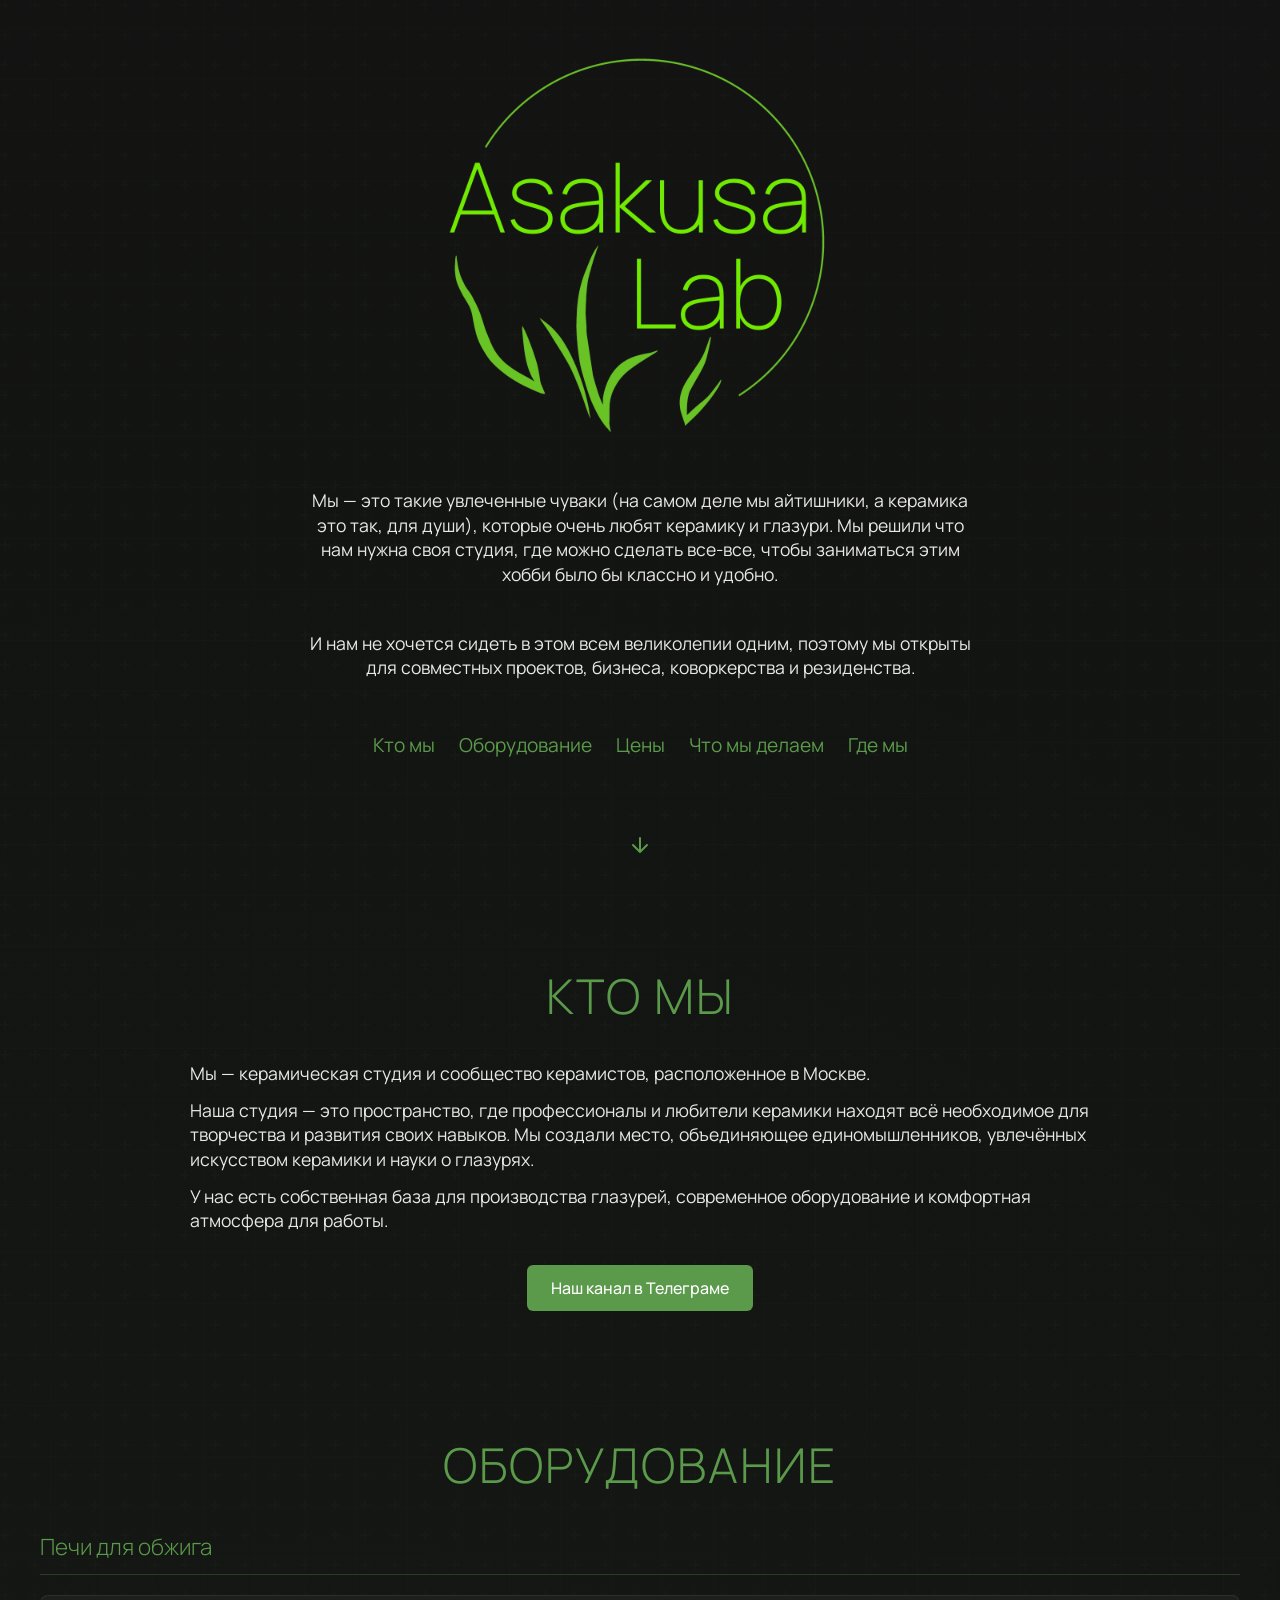
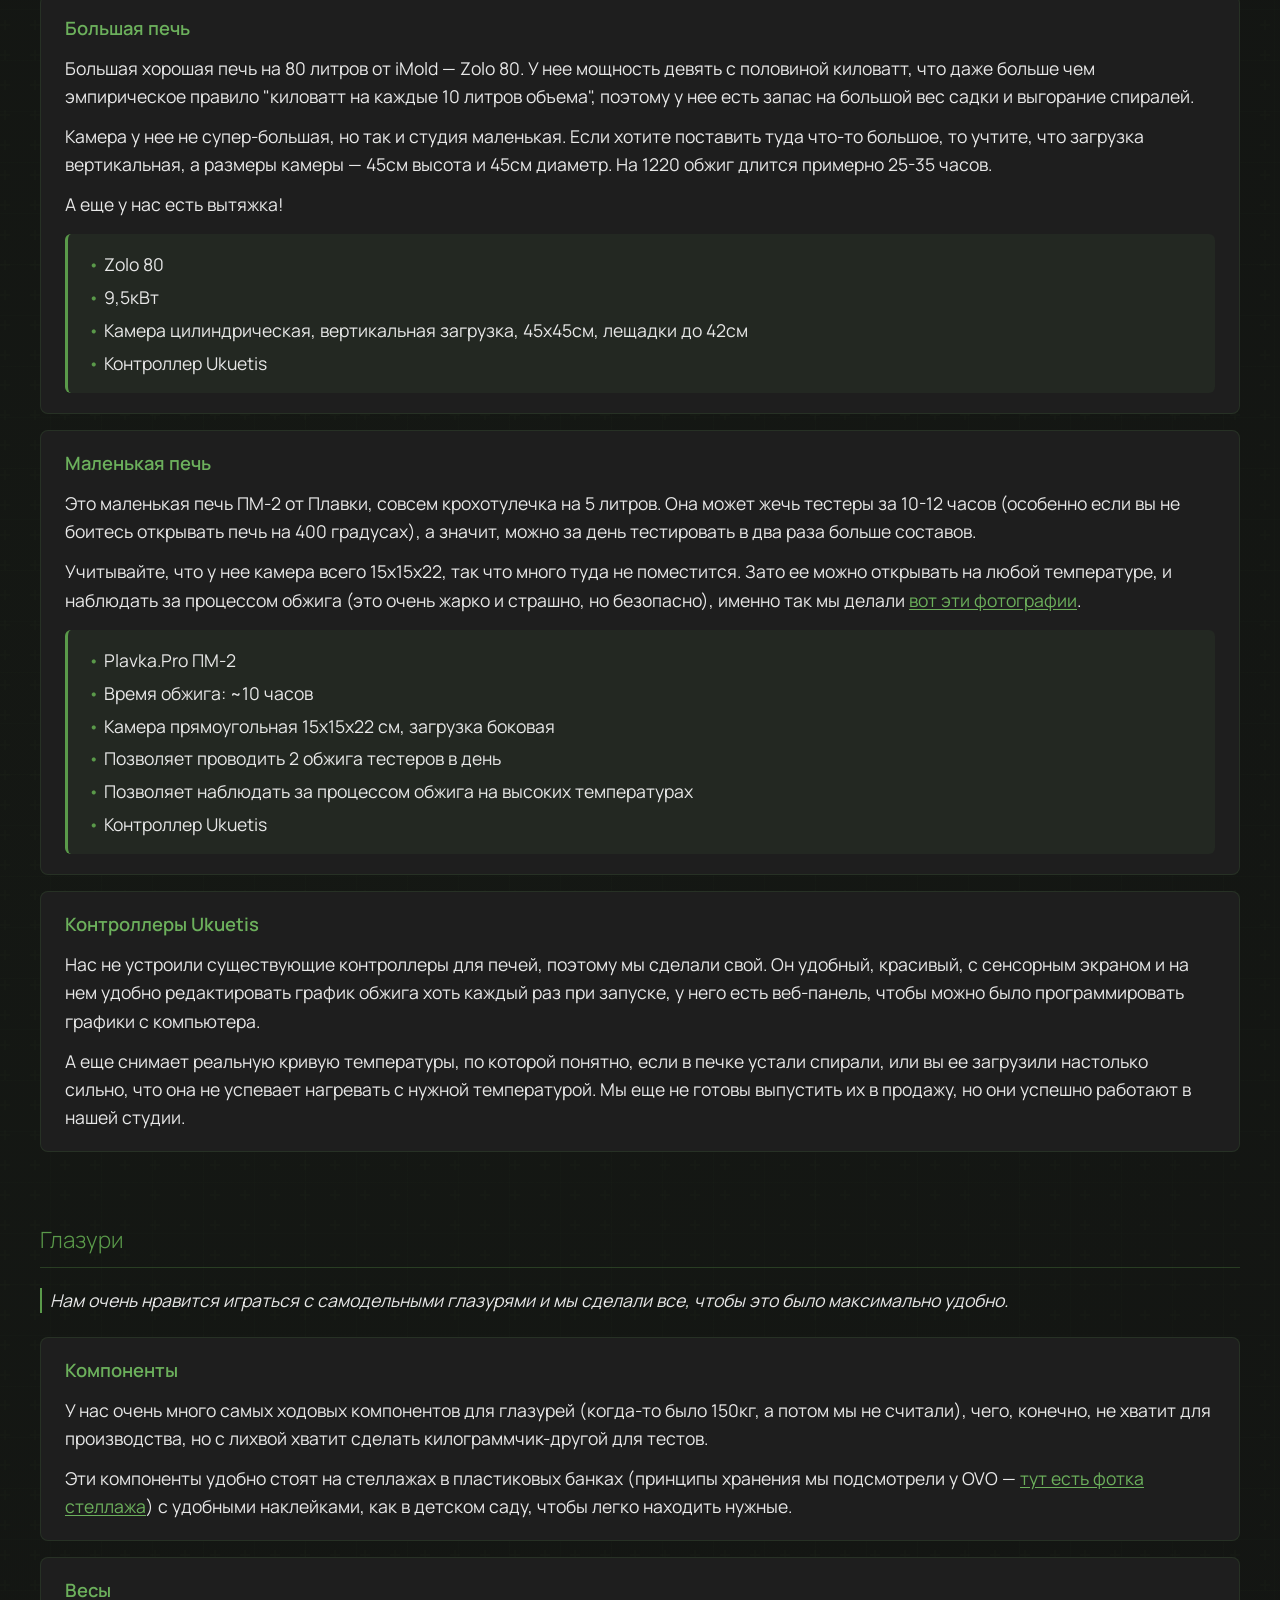
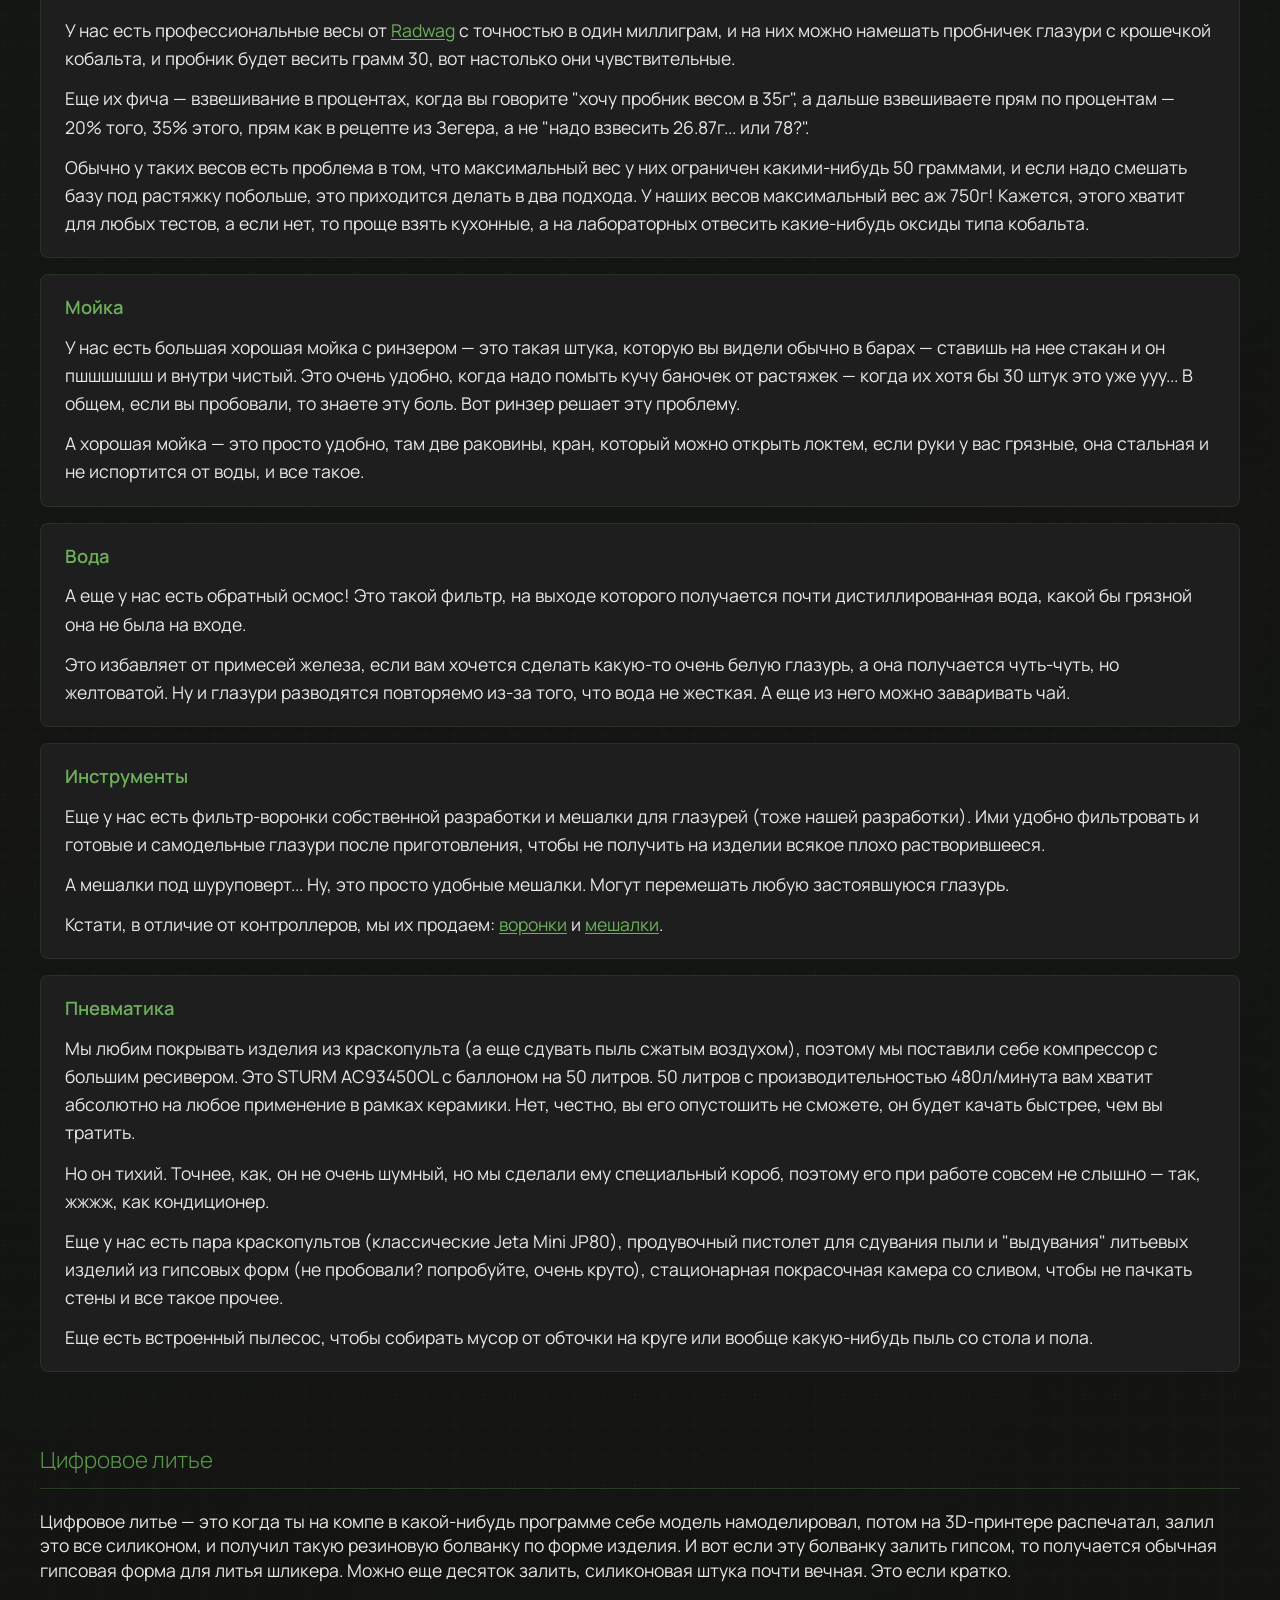
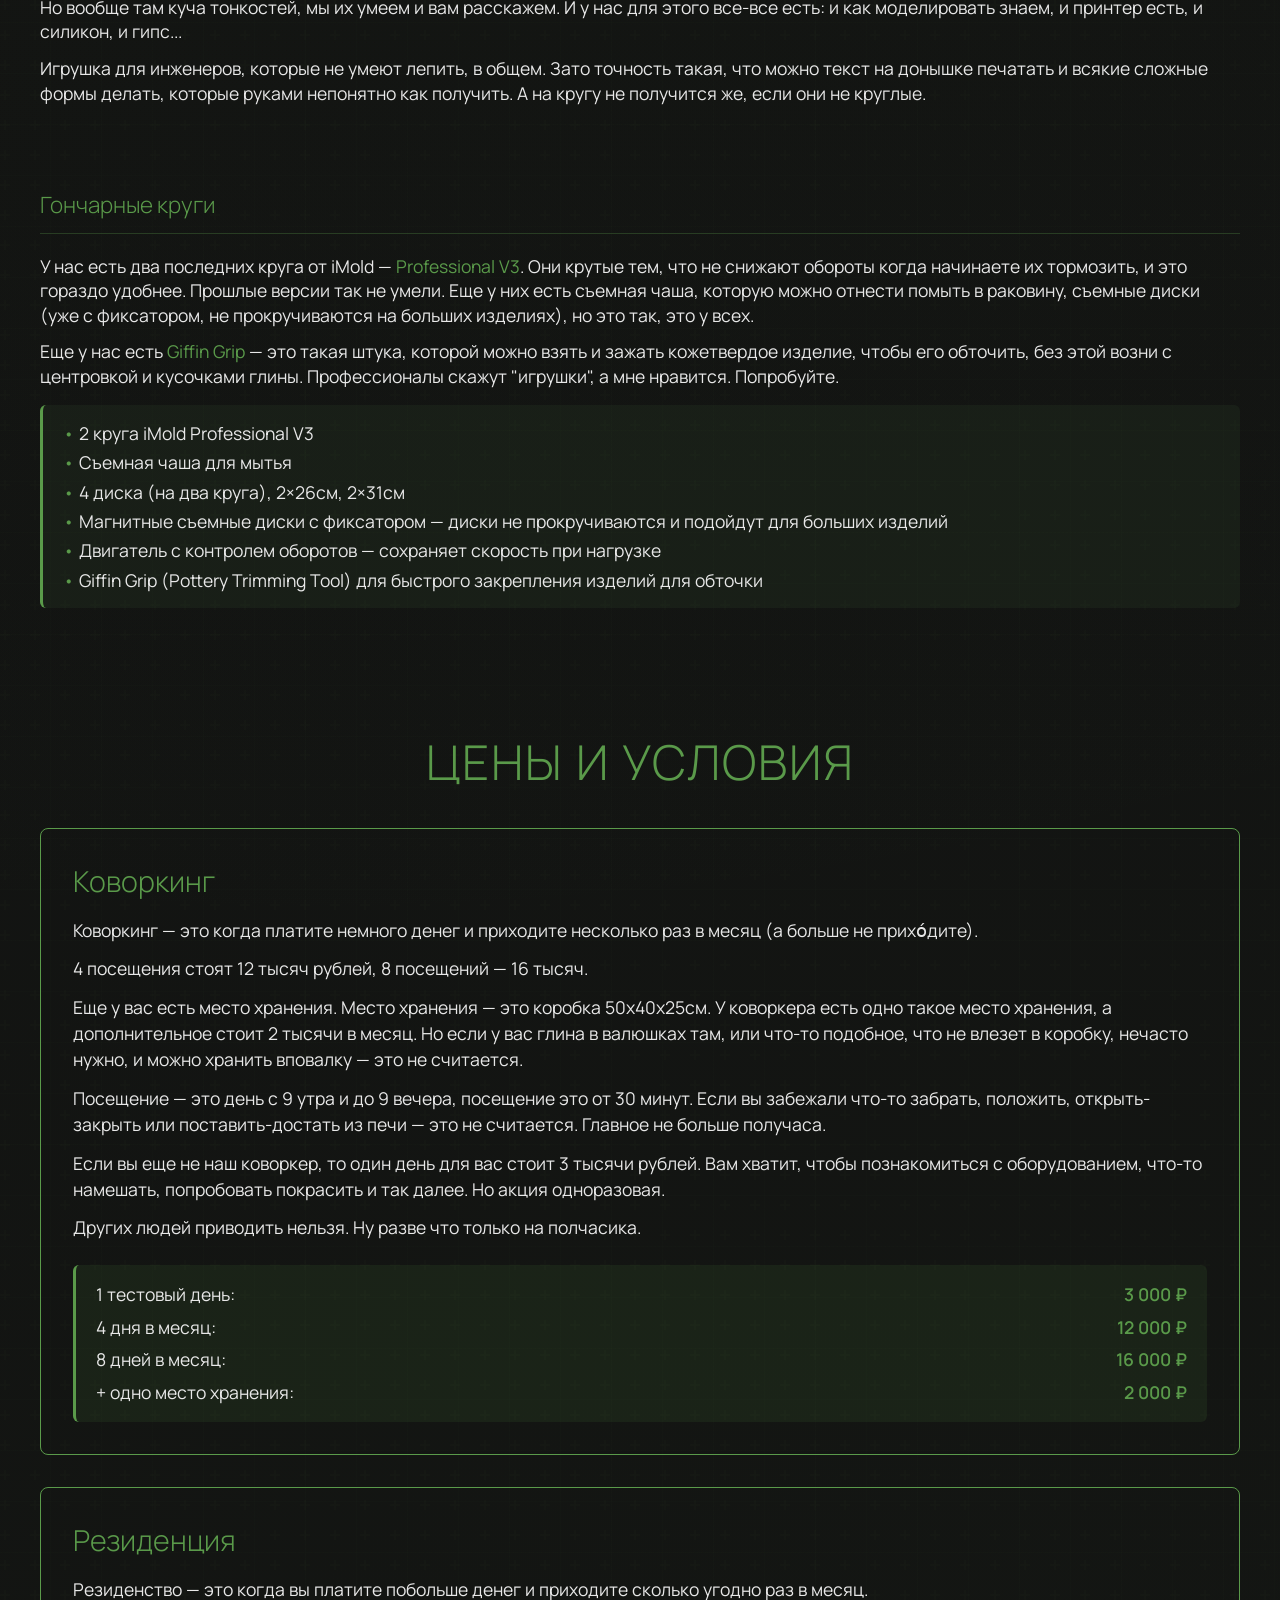
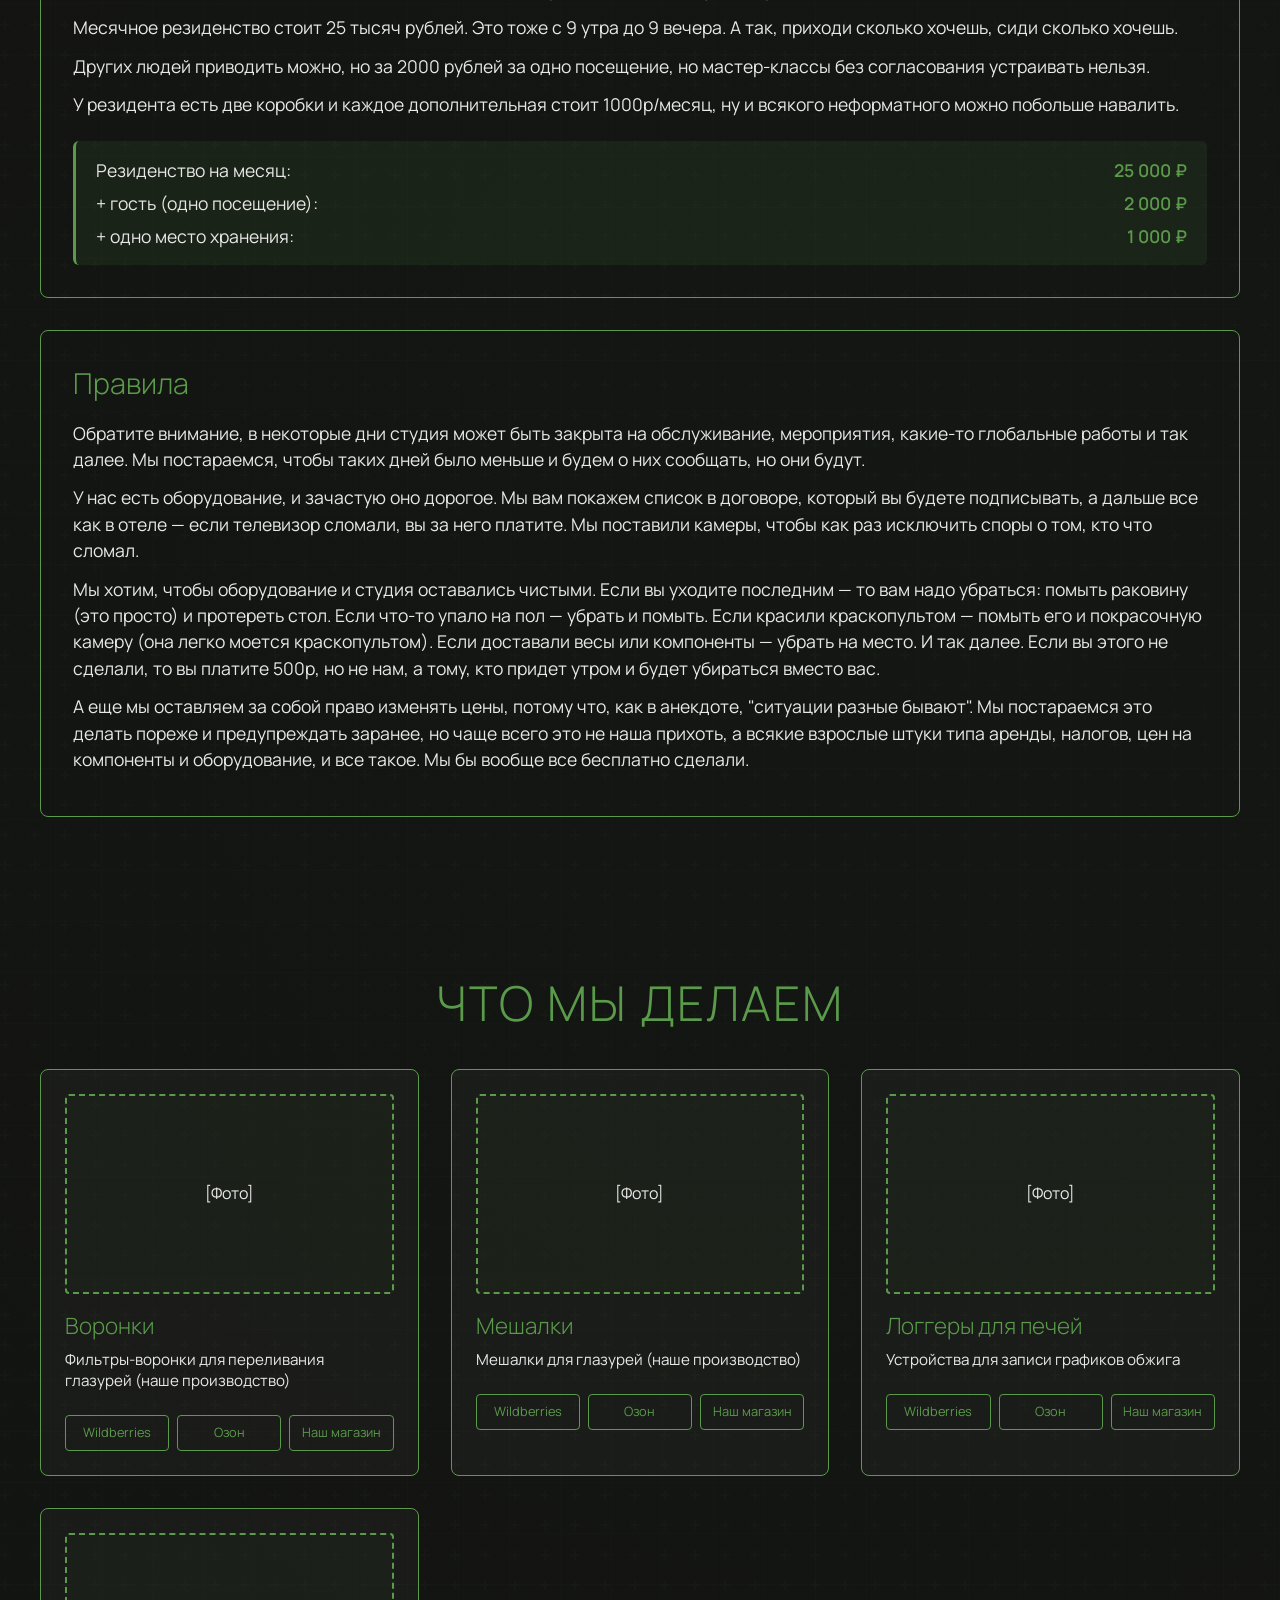
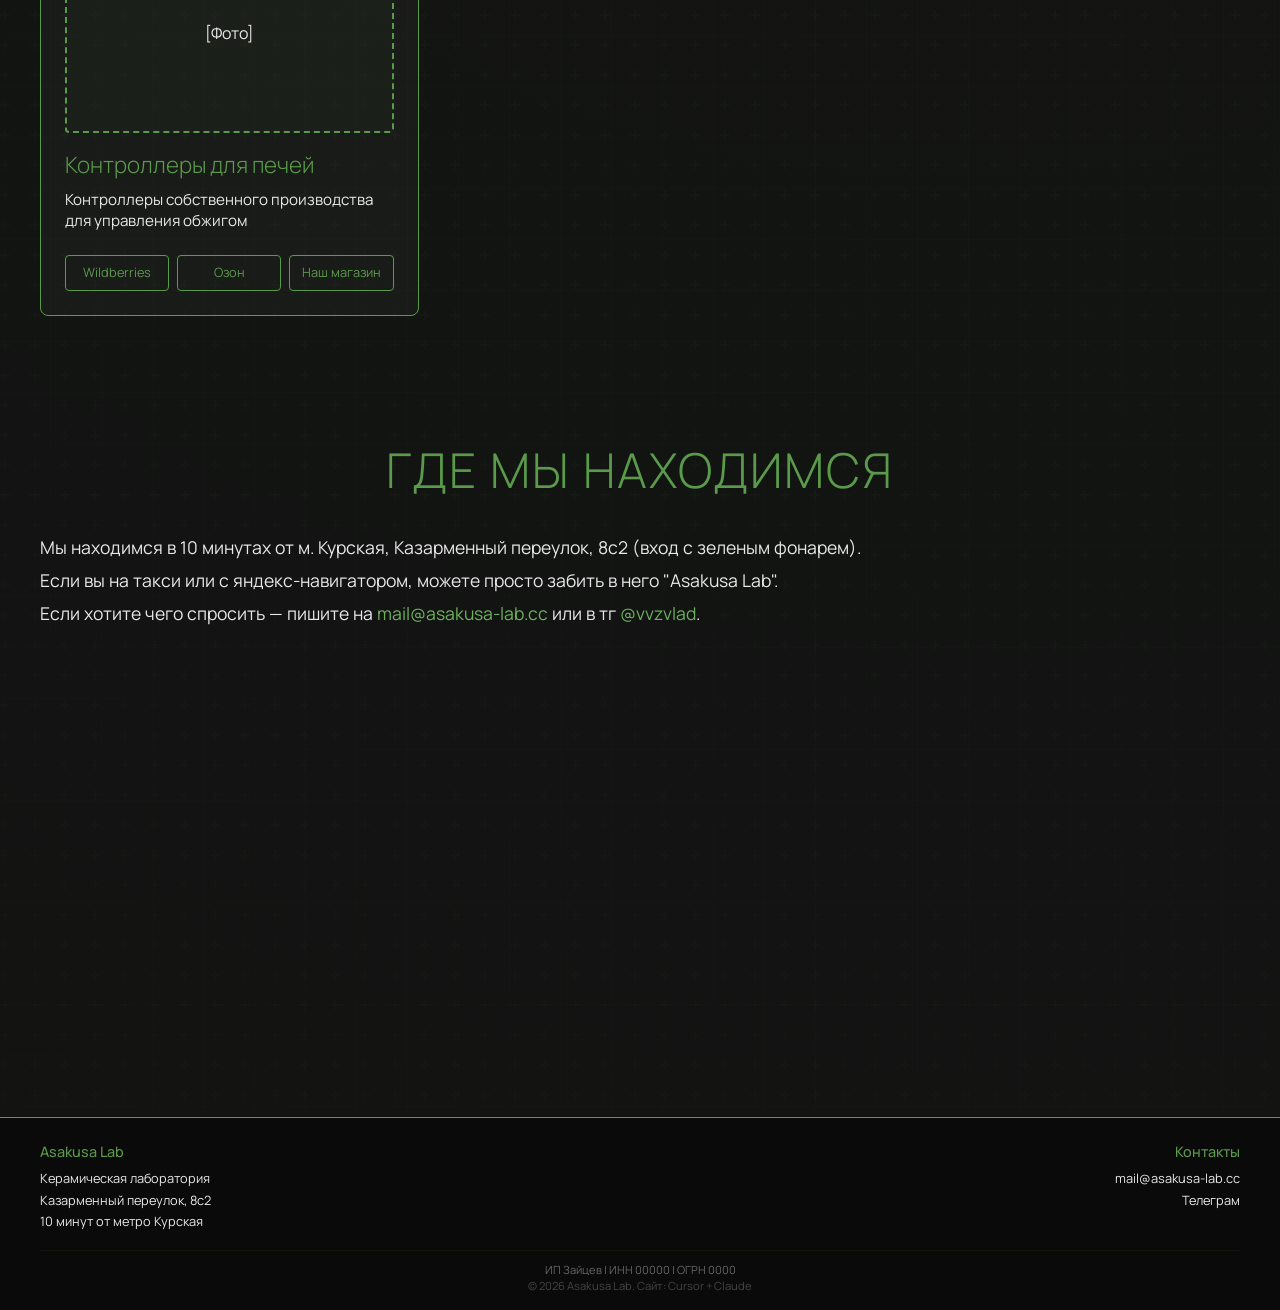
==== commit ef492bc2: "Fix tagline wording" ====
--- a/index.html
+++ b/index.html
@@ -18,7 +18,7 @@
             <div class="hero-content">
                 <img src="logo.png" alt="Asakusa Lab" class="logo">
                 <p class="tagline">
-                    Мы — это такие увлеченные чуваки (на самом деле мы айтишники, а керамика это так, хобби), которые очень любят керамику и глазури. Мы решили что нам нужна своя студия, где можно сделать все-все, чтобы заниматься этим хобби было бы классно и удобно.
+                    Мы — это такие увлеченные чуваки (на самом деле мы айтишники, а керамика это так, для души), которые очень любят керамику и глазури. Мы решили что нам нужна своя студия, где можно сделать все-все, чтобы заниматься этим хобби было бы классно и удобно.
                 </p>
                 <p class="tagline">
                     И нам не хочется сидеть в этом всем великолепии одним, поэтому мы открыты для совместных проектов, бизнеса, коворкерства и резиденства.
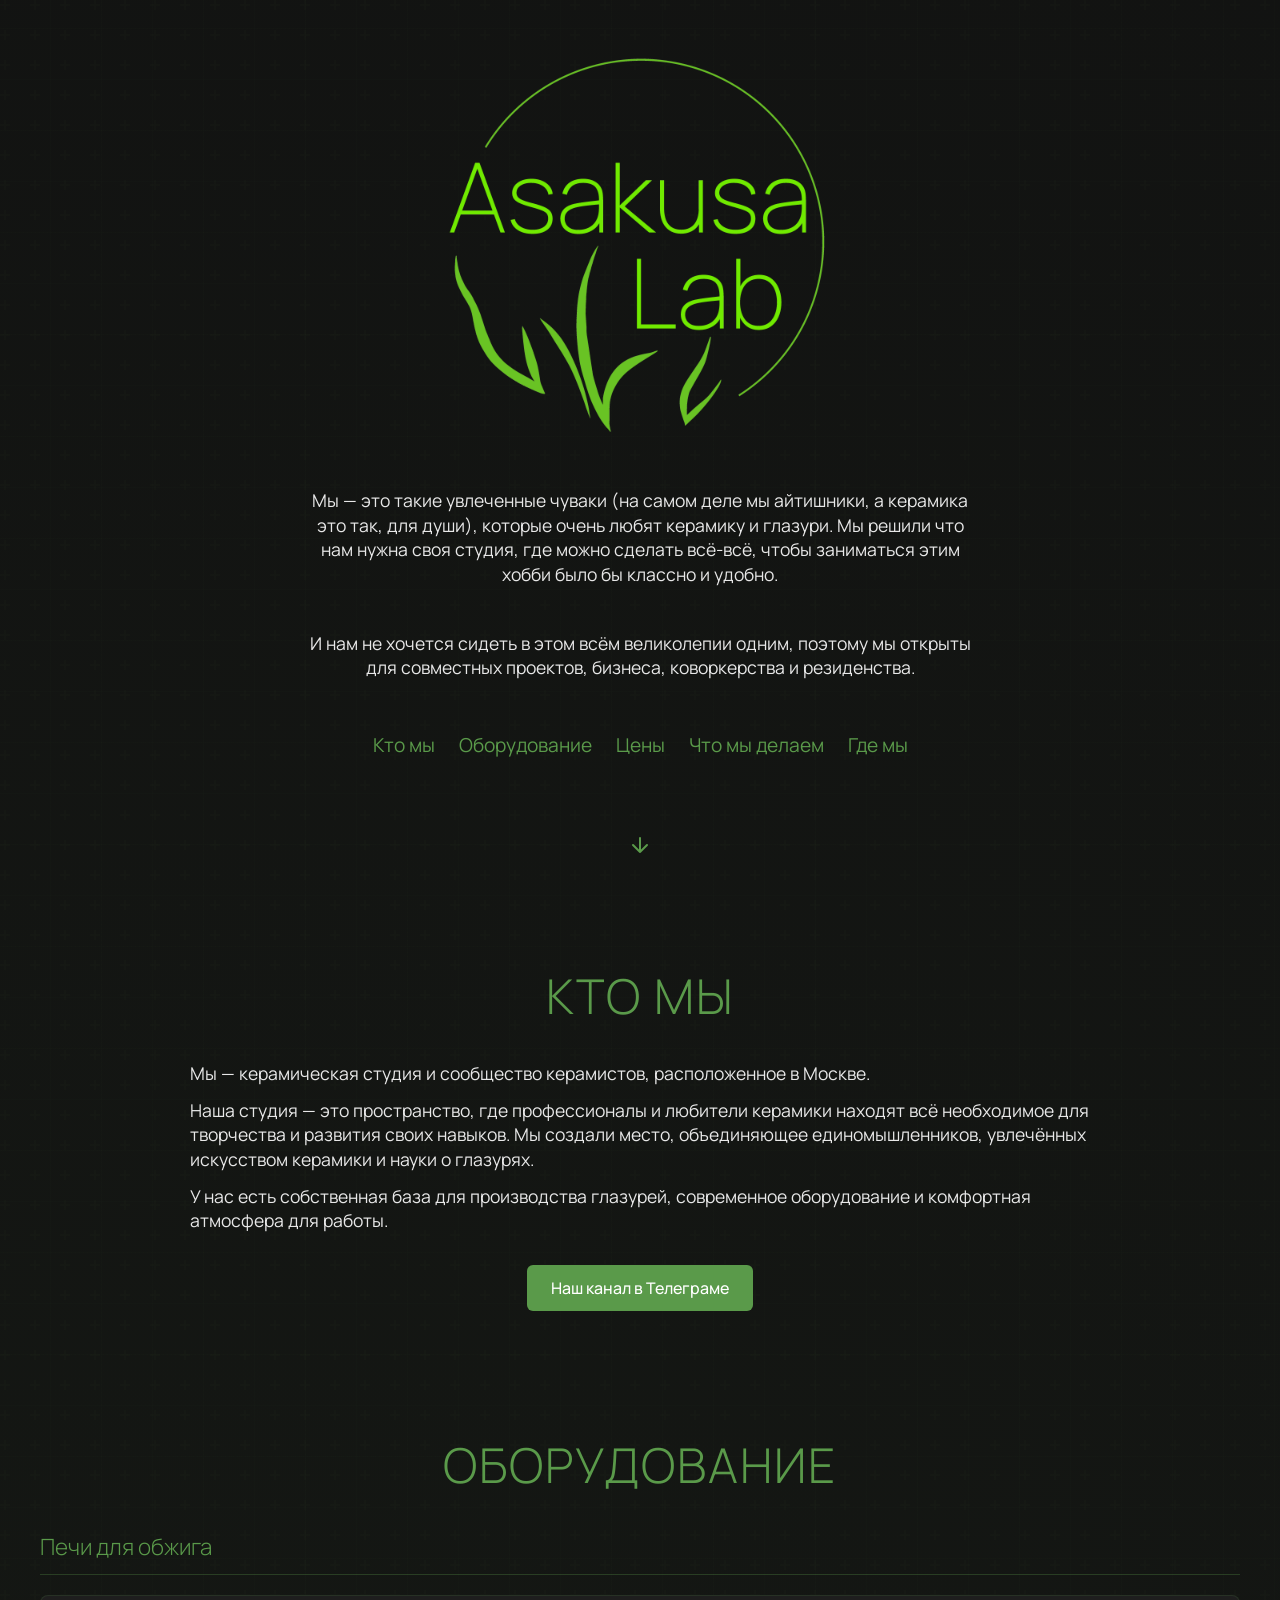
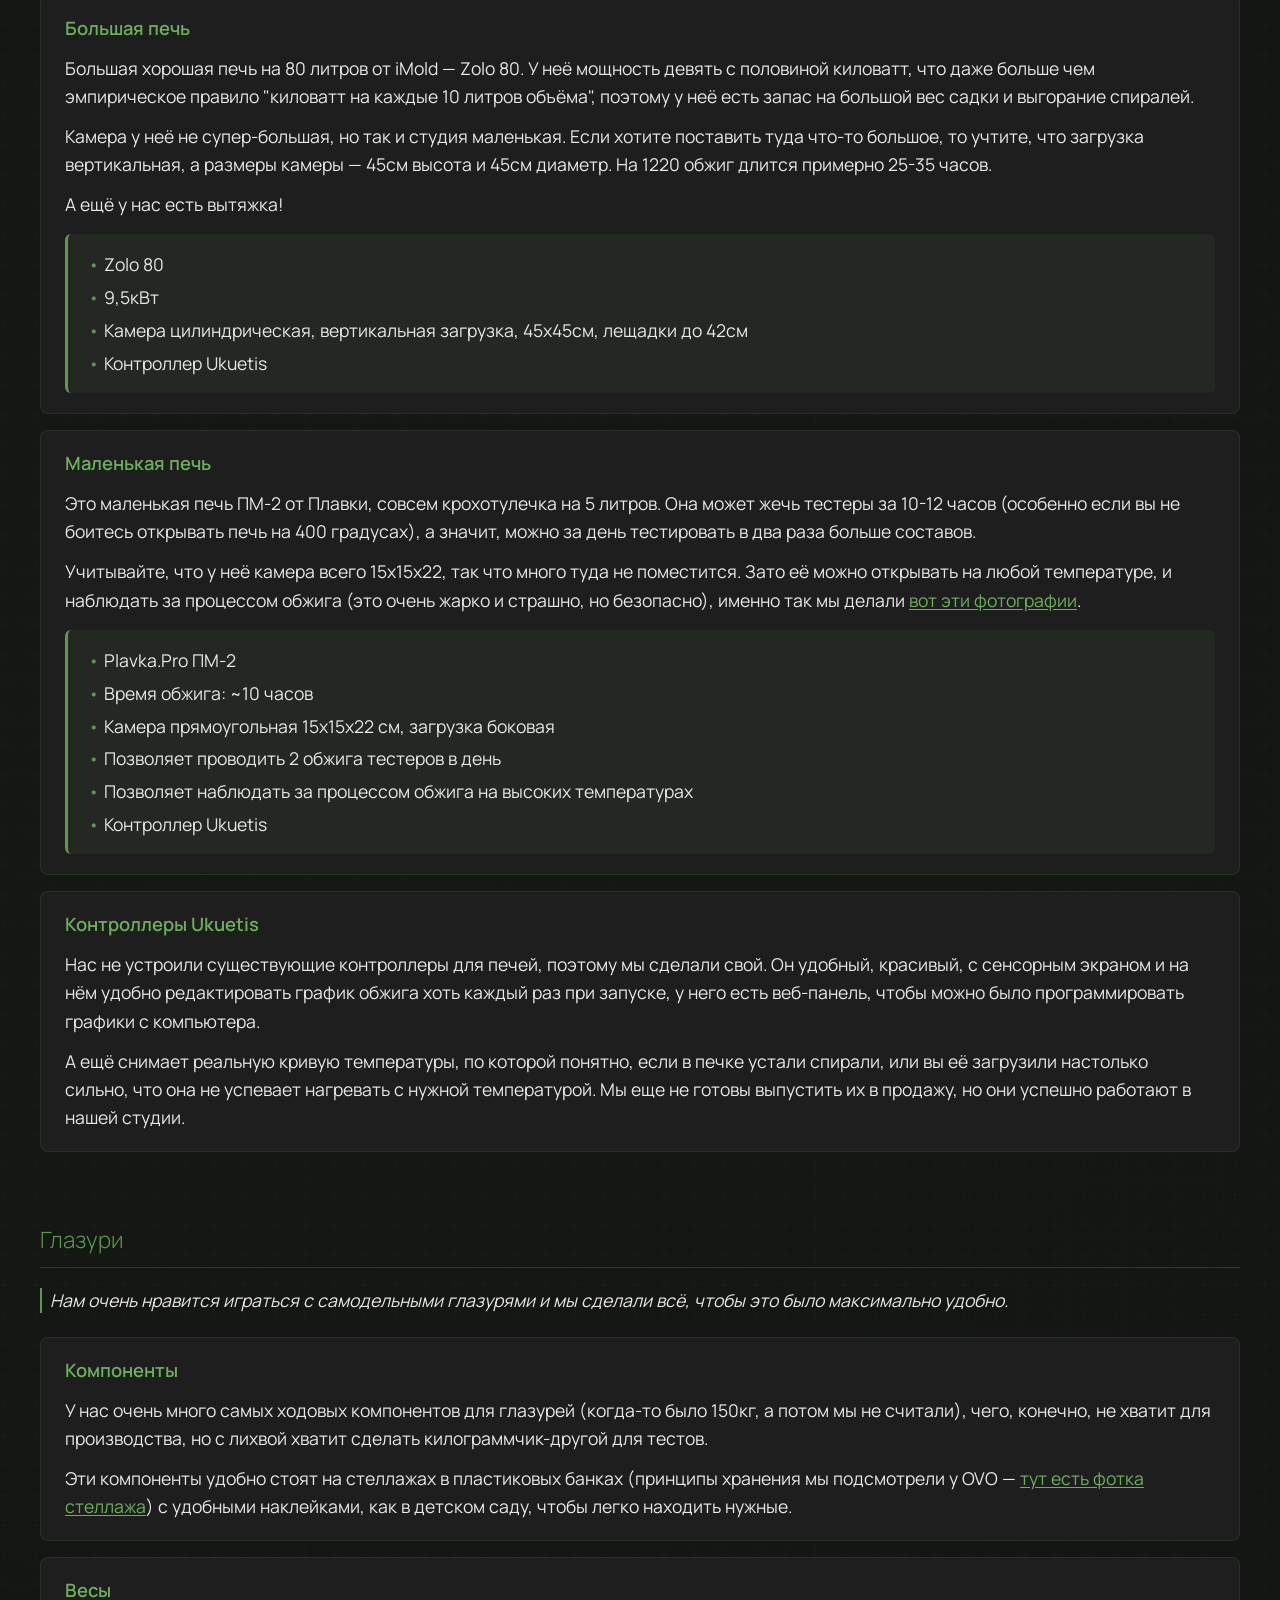
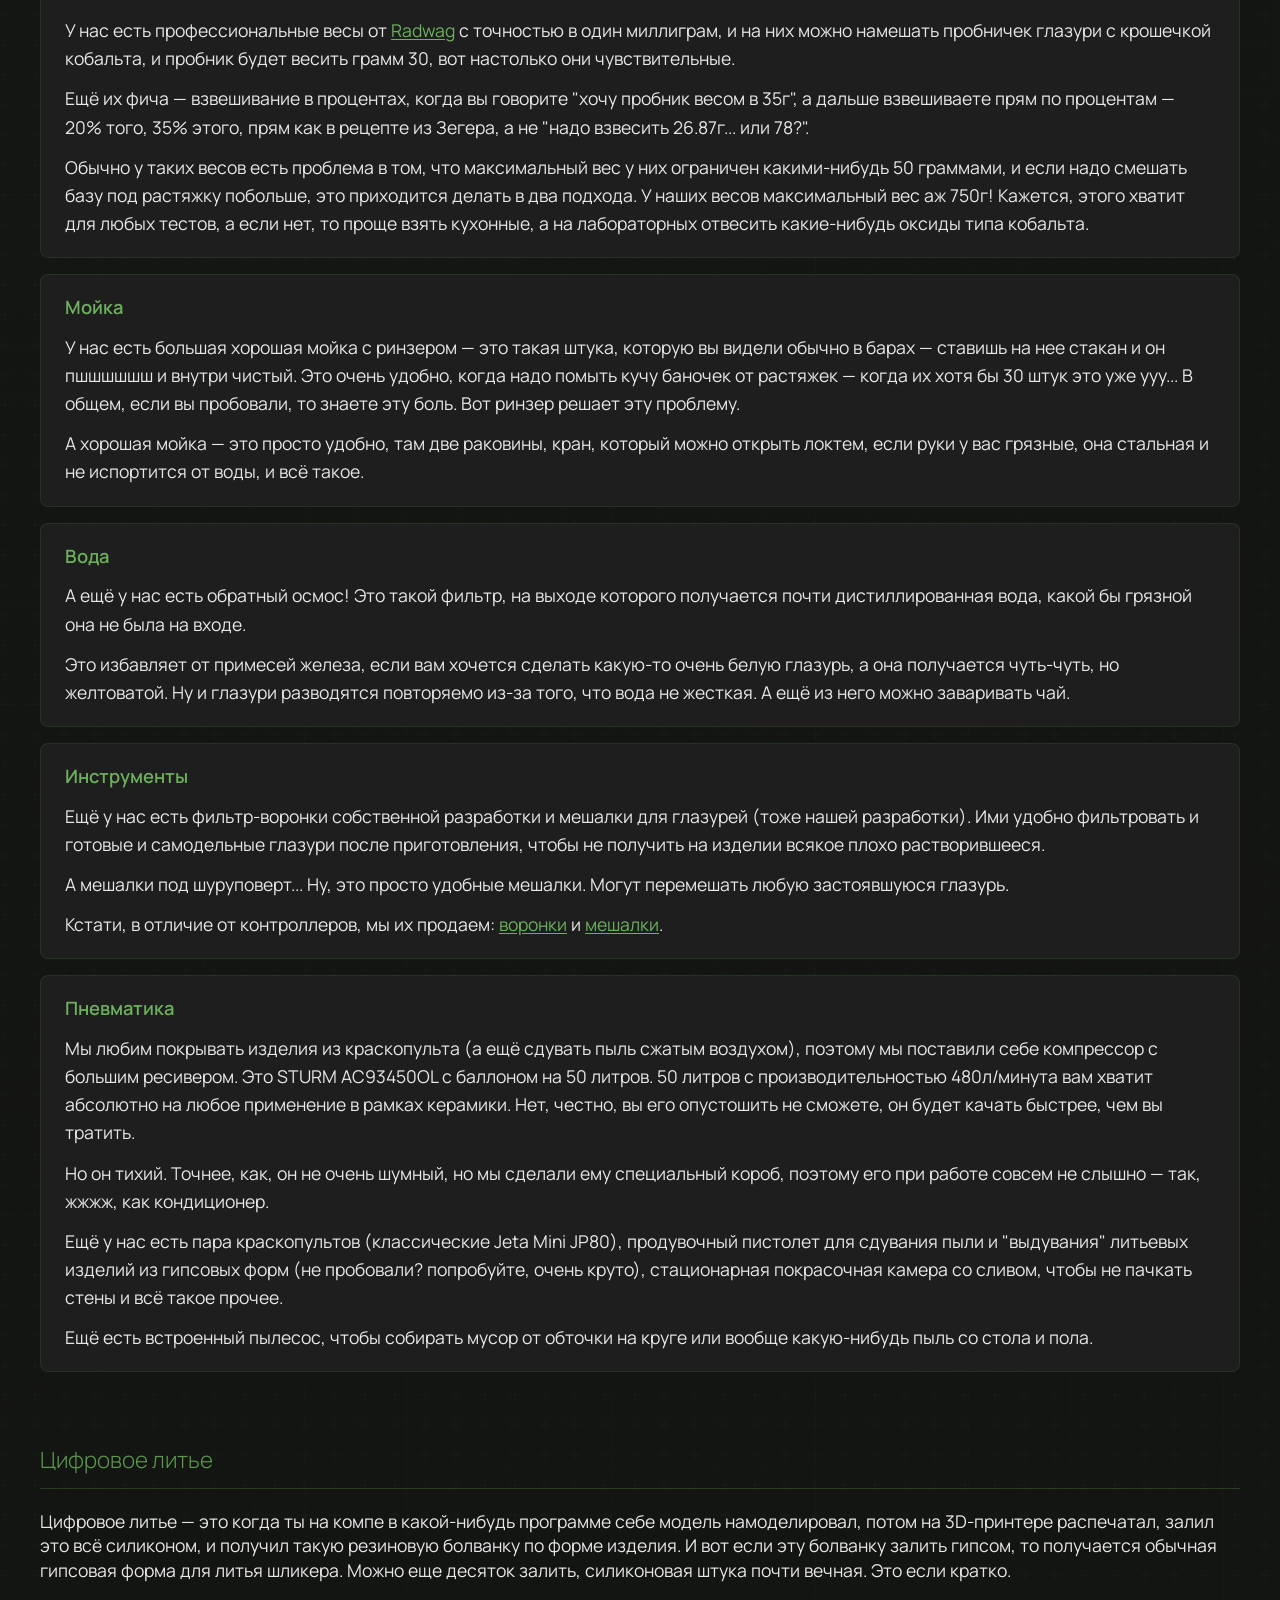
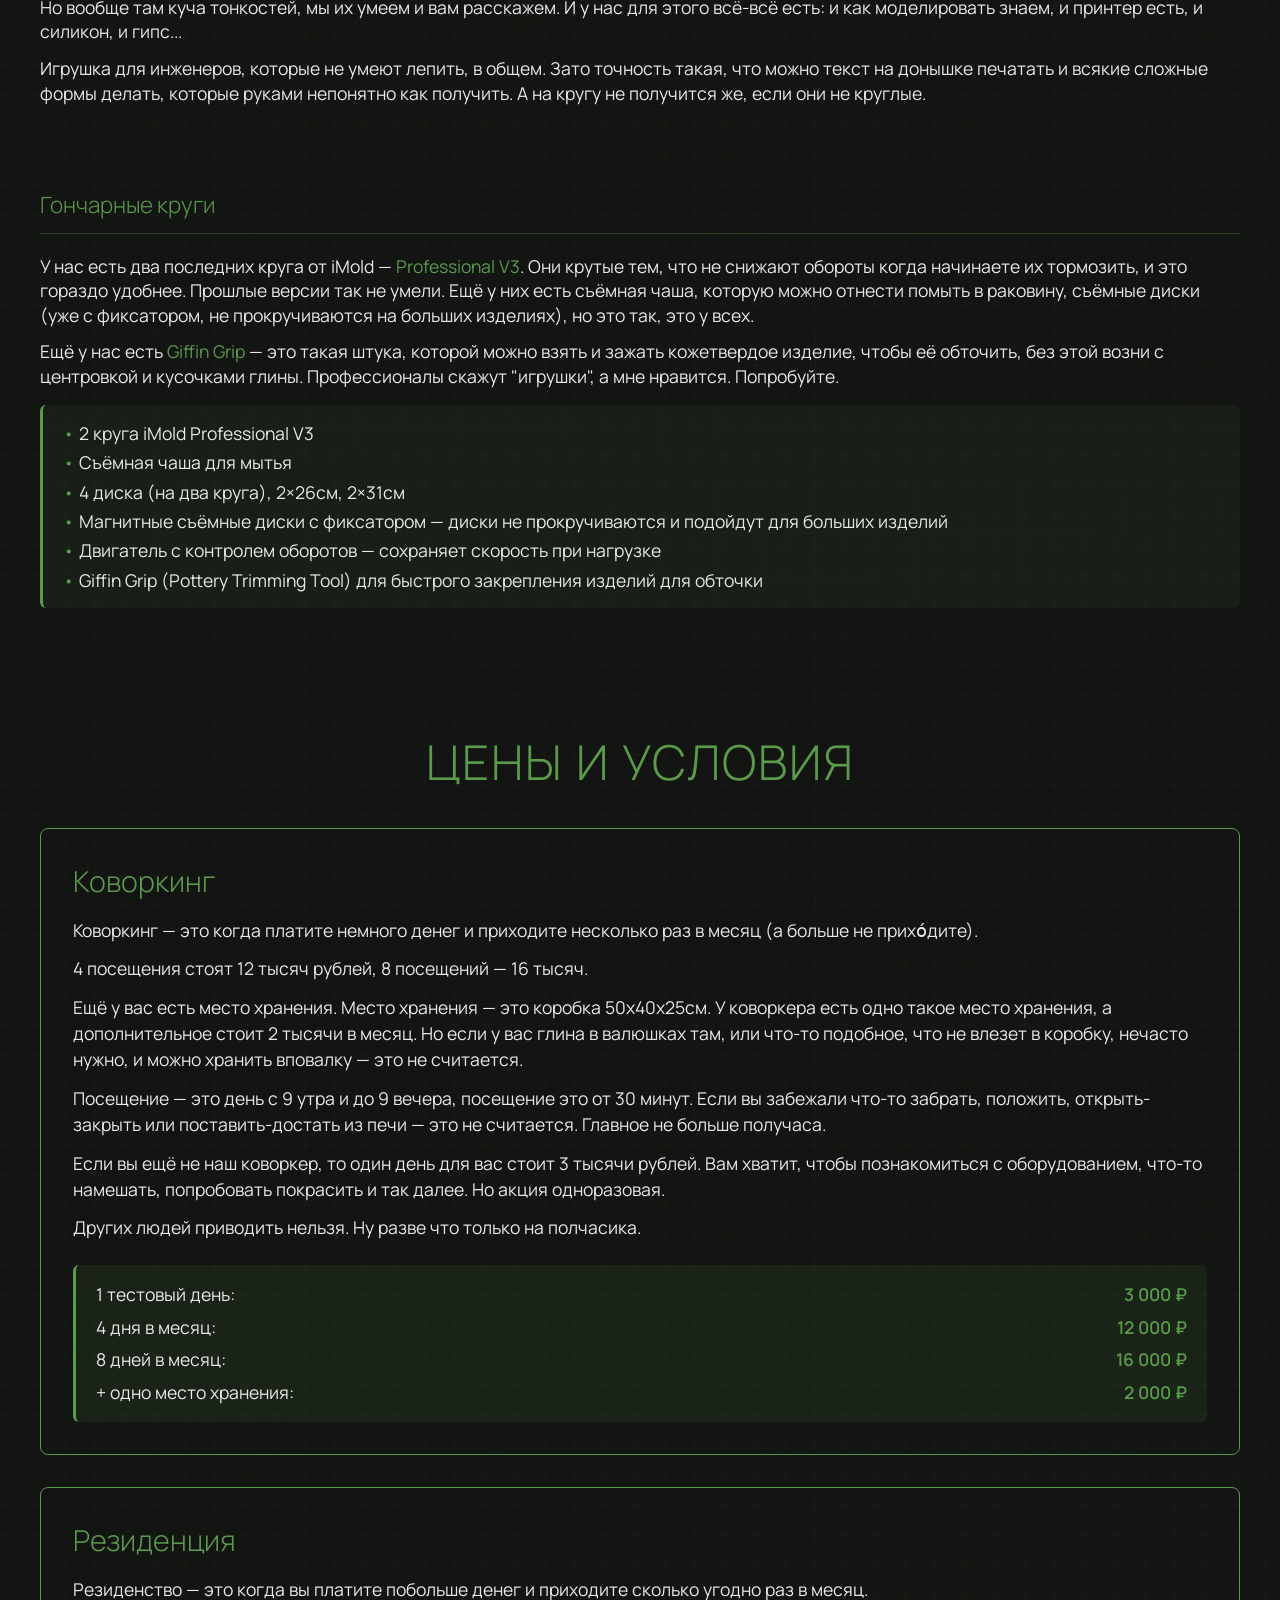
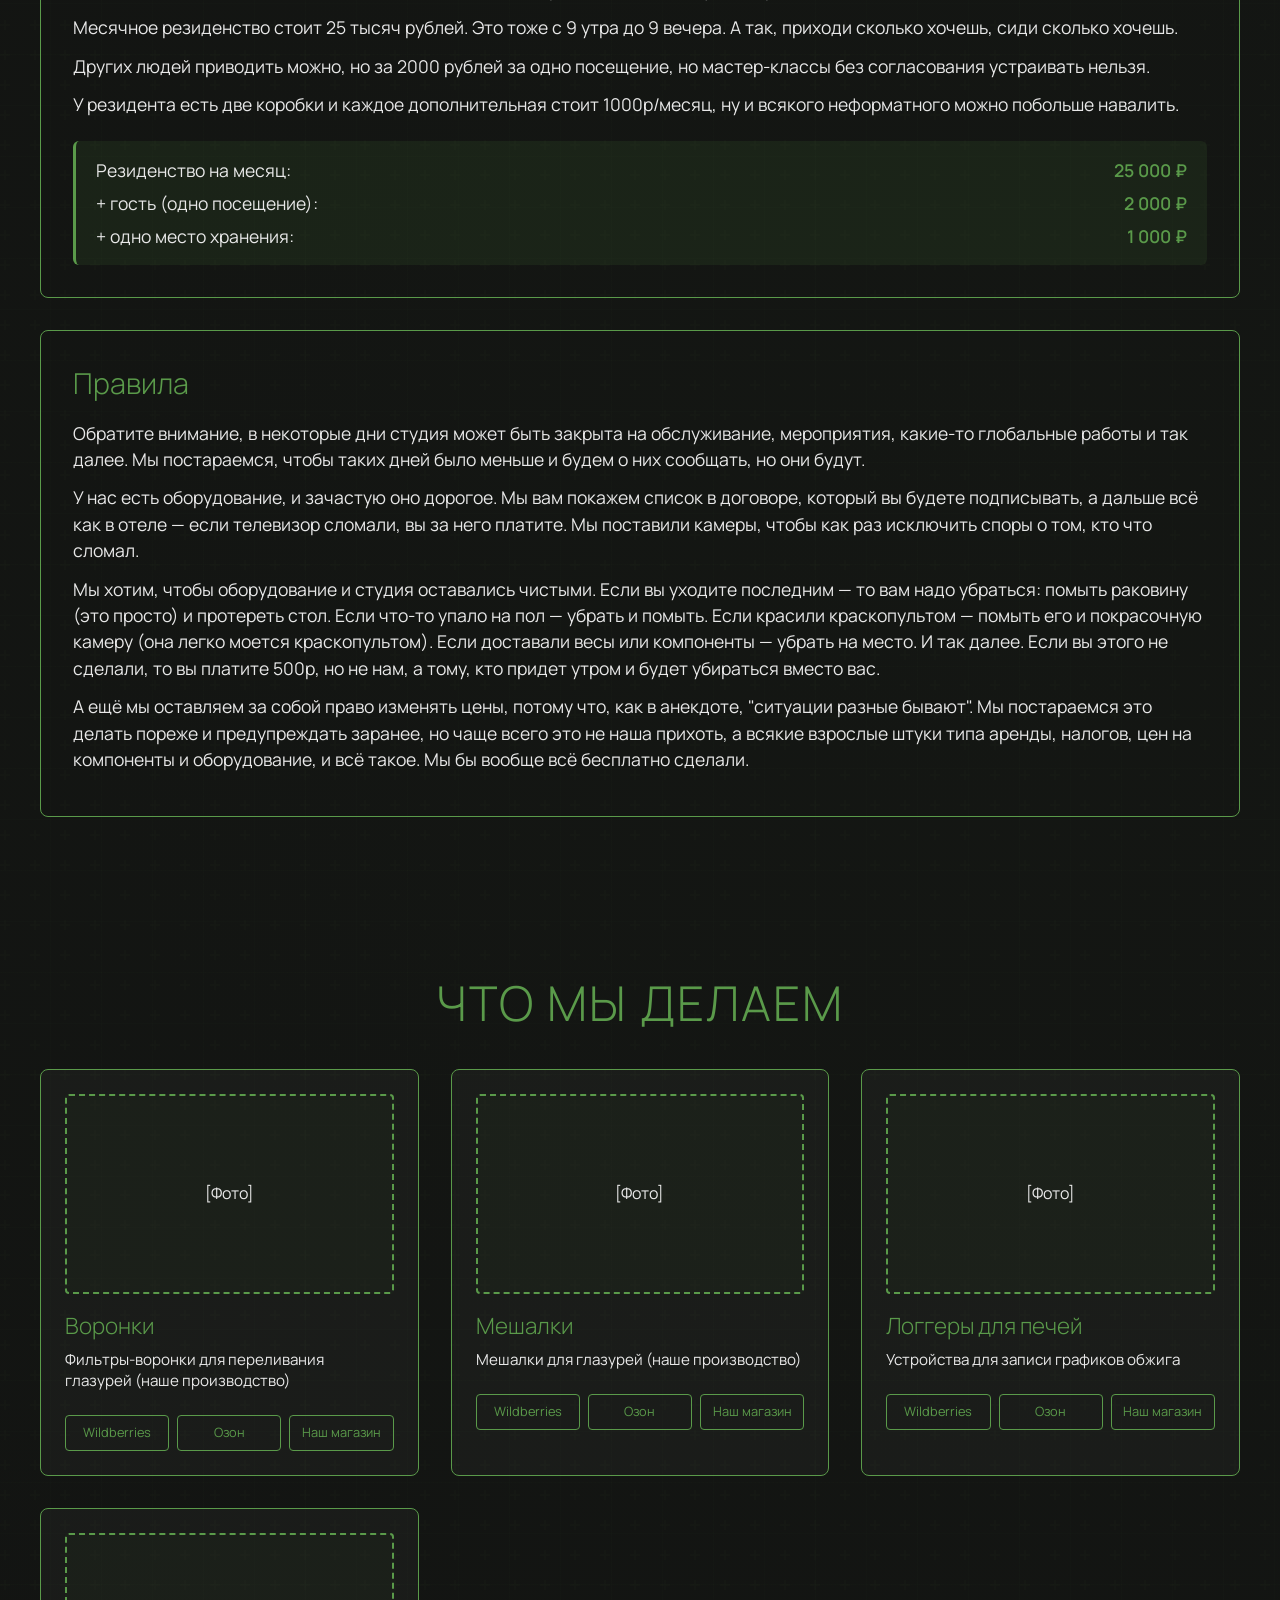
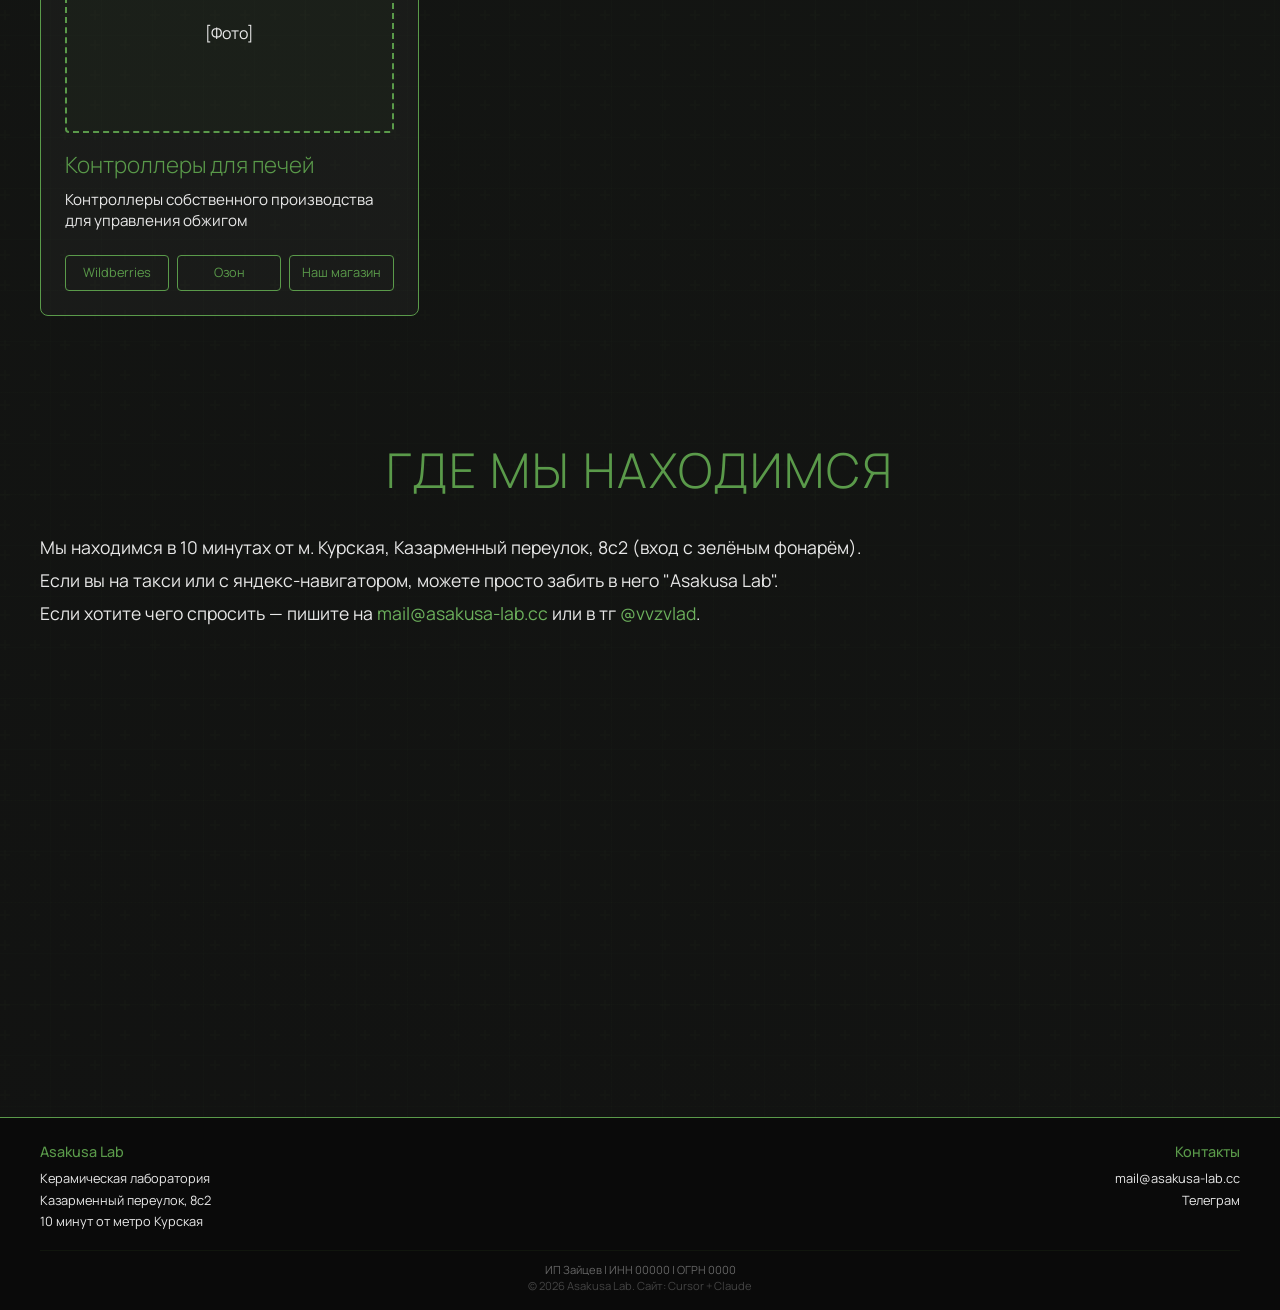
==== commit 68693f2d: "Add ё where needed" ====
--- a/index.html
+++ b/index.html
@@ -18,10 +18,10 @@
             <div class="hero-content">
                 <img src="logo.png" alt="Asakusa Lab" class="logo">
                 <p class="tagline">
-                    Мы — это такие увлеченные чуваки (на самом деле мы айтишники, а керамика это так, для души), которые очень любят керамику и глазури. Мы решили что нам нужна своя студия, где можно сделать все-все, чтобы заниматься этим хобби было бы классно и удобно.
+                    Мы — это такие увлеченные чуваки (на самом деле мы айтишники, а керамика это так, для души), которые очень любят керамику и глазури. Мы решили что нам нужна своя студия, где можно сделать всё-всё, чтобы заниматься этим хобби было бы классно и удобно.
                 </p>
                 <p class="tagline">
-                    И нам не хочется сидеть в этом всем великолепии одним, поэтому мы открыты для совместных проектов, бизнеса, коворкерства и резиденства.
+                    И нам не хочется сидеть в этом всём великолепии одним, поэтому мы открыты для совместных проектов, бизнеса, коворкерства и резиденства.
                 </p>
                 <nav class="main-nav">
                     <a href="#about" class="nav-link">Кто мы</a>
@@ -69,9 +69,9 @@
                     
                     <div class="equipment-item">
                         <h3>Большая печь</h3>
-                        <p>Большая хорошая печь на 80 литров от iMold — Zolo 80. У нее мощность девять с половиной киловатт, что даже больше чем эмпирическое правило "киловатт на каждые 10 литров объема", поэтому у нее есть запас на большой вес садки и выгорание спиралей.</p>
-                        <p>Камера у нее не супер-большая, но так и студия маленькая. Если хотите поставить туда что-то большое, то учтите, что загрузка вертикальная, а размеры камеры — 45см высота и 45см диаметр. На 1220 обжиг длится примерно 25-35 часов.</p>
-                        <p>А еще у нас есть вытяжка!</p>
+                        <p>Большая хорошая печь на 80 литров от iMold — Zolo 80. У неё мощность девять с половиной киловатт, что даже больше чем эмпирическое правило "киловатт на каждые 10 литров объёма", поэтому у неё есть запас на большой вес садки и выгорание спиралей.</p>
+                        <p>Камера у неё не супер-большая, но так и студия маленькая. Если хотите поставить туда что-то большое, то учтите, что загрузка вертикальная, а размеры камеры — 45см высота и 45см диаметр. На 1220 обжиг длится примерно 25-35 часов.</p>
+                        <p>А ещё у нас есть вытяжка!</p>
                         <div class="equipment-specs">
                             <p>Zolo 80</p>
                             <p>9,5кВт</p>
@@ -83,7 +83,7 @@
                     <div class="equipment-item">
                         <h3>Маленькая печь</h3>
                         <p>Это маленькая печь ПМ-2 от Плавки, совсем крохотулечка на 5 литров. Она может жечь тестеры за 10-12 часов (особенно если вы не боитесь открывать печь на 400 градусах), а значит, можно за день тестировать в два раза больше составов.</p>
-                        <p>Учитывайте, что у нее камера всего 15х15х22, так что много туда не поместится. Зато ее можно открывать на любой температуре, и наблюдать за процессом обжига (это очень жарко и страшно, но безопасно), именно так мы делали <a href="https://t.me/asakusa_lab/34" target="_blank">вот эти фотографии</a>.</p>
+                        <p>Учитывайте, что у неё камера всего 15х15х22, так что много туда не поместится. Зато её можно открывать на любой температуре, и наблюдать за процессом обжига (это очень жарко и страшно, но безопасно), именно так мы делали <a href="https://t.me/asakusa_lab/34" target="_blank">вот эти фотографии</a>.</p>
                         <div class="equipment-specs">
                             <p>Plavka.Pro ПМ-2</p>
                             <p>Время обжига: ~10 часов</p>
@@ -96,14 +96,14 @@
 
                     <div class="equipment-item">
                         <h3>Контроллеры Ukuetis</h3>
-                        <p>Нас не устроили существующие контроллеры для печей, поэтому мы сделали свой. Он удобный, красивый, с сенсорным экраном и на нем удобно редактировать график обжига хоть каждый раз при запуске, у него есть веб-панель, чтобы можно было программировать графики с компьютера.</p>
-                        <p>А еще снимает реальную кривую температуры, по которой понятно, если в печке устали спирали, или вы ее загрузили настолько сильно, что она не успевает нагревать с нужной температурой. Мы еще не готовы выпустить их в продажу, но они успешно работают в нашей студии.</p>
+                        <p>Нас не устроили существующие контроллеры для печей, поэтому мы сделали свой. Он удобный, красивый, с сенсорным экраном и на нём удобно редактировать график обжига хоть каждый раз при запуске, у него есть веб-панель, чтобы можно было программировать графики с компьютера.</p>
+                        <p>А ещё снимает реальную кривую температуры, по которой понятно, если в печке устали спирали, или вы её загрузили настолько сильно, что она не успевает нагревать с нужной температурой. Мы еще не готовы выпустить их в продажу, но они успешно работают в нашей студии.</p>
                     </div>
                 </div>
 
                 <div class="equipment-category" data-icon="glaze">
                     <h2>Глазури</h2>
-                    <p class="category-intro">Нам очень нравится играться с самодельными глазурями и мы сделали все, чтобы это было максимально удобно.</p>
+                    <p class="category-intro">Нам очень нравится играться с самодельными глазурями и мы сделали всё, чтобы это было максимально удобно.</p>
 
                     <div class="equipment-item">
                         <h3>Компоненты</h3>
@@ -114,54 +114,54 @@
                     <div class="equipment-item">
                         <h3>Весы</h3>
                         <p>У нас есть профессиональные весы от <a href="https://radwag.com/en/ps-750-r2-precision-balance,w1,NRL,101-102-126-101" target="_blank">Radwag</a> с точностью в один миллиграм, и на них можно намешать пробничек глазури с крошечкой кобальта, и пробник будет весить грамм 30, вот настолько они чувствительные.</p>
-                        <p>Еще их фича — взвешивание в процентах, когда вы говорите "хочу пробник весом в 35г", а дальше взвешиваете прям по процентам — 20% того, 35% этого, прям как в рецепте из Зегера, а не "надо взвесить 26.87г... или 78?".</p>
+                        <p>Ещё их фича — взвешивание в процентах, когда вы говорите "хочу пробник весом в 35г", а дальше взвешиваете прям по процентам — 20% того, 35% этого, прям как в рецепте из Зегера, а не "надо взвесить 26.87г... или 78?".</p>
                         <p>Обычно у таких весов есть проблема в том, что максимальный вес у них ограничен какими-нибудь 50 граммами, и если надо смешать базу под растяжку побольше, это приходится делать в два подхода. У наших весов максимальный вес аж 750г! Кажется, этого хватит для любых тестов, а если нет, то проще взять кухонные, а на лабораторных отвесить какие-нибудь оксиды типа кобальта.</p>
                     </div>
 
                     <div class="equipment-item">
                         <h3>Мойка</h3>
                         <p>У нас есть большая хорошая мойка с ринзером — это такая штука, которую вы видели обычно в барах — ставишь на нее стакан и он пшшшшшш и внутри чистый. Это очень удобно, когда надо помыть кучу баночек от растяжек — когда их хотя бы 30 штук это уже ууу... В общем, если вы пробовали, то знаете эту боль. Вот ринзер решает эту проблему.</p>
-                        <p>А хорошая мойка — это просто удобно, там две раковины, кран, который можно открыть локтем, если руки у вас грязные, она стальная и не испортится от воды, и все такое.</p>
+                        <p>А хорошая мойка — это просто удобно, там две раковины, кран, который можно открыть локтем, если руки у вас грязные, она стальная и не испортится от воды, и всё такое.</p>
                     </div>
 
                     <div class="equipment-item">
                         <h3>Вода</h3>
-                        <p>А еще у нас есть обратный осмос! Это такой фильтр, на выходе которого получается почти дистиллированная вода, какой бы грязной она не была на входе.</p>
-                        <p>Это избавляет от примесей железа, если вам хочется сделать какую-то очень белую глазурь, а она получается чуть-чуть, но желтоватой. Ну и глазури разводятся повторяемо из-за того, что вода не жесткая. А еще из него можно заваривать чай.</p>
+                        <p>А ещё у нас есть обратный осмос! Это такой фильтр, на выходе которого получается почти дистиллированная вода, какой бы грязной она не была на входе.</p>
+                        <p>Это избавляет от примесей железа, если вам хочется сделать какую-то очень белую глазурь, а она получается чуть-чуть, но желтоватой. Ну и глазури разводятся повторяемо из-за того, что вода не жесткая. А ещё из него можно заваривать чай.</p>
                     </div>
 
                     <div class="equipment-item">
                         <h3>Инструменты</h3>
-                        <p>Еще у нас есть фильтр-воронки собственной разработки и мешалки для глазурей (тоже нашей разработки). Ими удобно фильтровать и готовые и самодельные глазури после приготовления, чтобы не получить на изделии всякое плохо растворившееся.</p>
+                        <p>Ещё у нас есть фильтр-воронки собственной разработки и мешалки для глазурей (тоже нашей разработки). Ими удобно фильтровать и готовые и самодельные глазури после приготовления, чтобы не получить на изделии всякое плохо растворившееся.</p>
                         <p>А мешалки под шуруповерт... Ну, это просто удобные мешалки. Могут перемешать любую застоявшуюся глазурь.</p>
                         <p>Кстати, в отличие от контроллеров, мы их продаем: <a href="http://asakusa-lab.cc/hhh" target="_blank">воронки</a> и <a href="http://asakusa-lab.cc/hhh" target="_blank">мешалки</a>.</p>
                     </div>
 
                     <div class="equipment-item">
                         <h3>Пневматика</h3>
-                        <p>Мы любим покрывать изделия из краскопульта (а еще сдувать пыль сжатым воздухом), поэтому мы поставили себе компрессор с большим ресивером. Это STURM AC93450OL с баллоном на 50 литров. 50 литров с производительностью 480л/минута вам хватит абсолютно на любое применение в рамках керамики. Нет, честно, вы его опустошить не сможете, он будет качать быстрее, чем вы тратить.</p>
+                        <p>Мы любим покрывать изделия из краскопульта (а ещё сдувать пыль сжатым воздухом), поэтому мы поставили себе компрессор с большим ресивером. Это STURM AC93450OL с баллоном на 50 литров. 50 литров с производительностью 480л/минута вам хватит абсолютно на любое применение в рамках керамики. Нет, честно, вы его опустошить не сможете, он будет качать быстрее, чем вы тратить.</p>
                         <p>Но он тихий. Точнее, как, он не очень шумный, но мы сделали ему специальный короб, поэтому его при работе совсем не слышно — так, жжжж, как кондиционер.</p>
-                        <p>Еще у нас есть пара краскопультов (классические Jeta Mini JP80), продувочный пистолет для сдувания пыли и "выдувания" литьевых изделий из гипсовых форм (не пробовали? попробуйте, очень круто), стационарная покрасочная камера со сливом, чтобы не пачкать стены и все такое прочее.</p>
-                        <p>Еще есть встроенный пылесос, чтобы собирать мусор от обточки на круге или вообще какую-нибудь пыль со стола и пола.</p>
+                        <p>Ещё у нас есть пара краскопультов (классические Jeta Mini JP80), продувочный пистолет для сдувания пыли и "выдувания" литьевых изделий из гипсовых форм (не пробовали? попробуйте, очень круто), стационарная покрасочная камера со сливом, чтобы не пачкать стены и всё такое прочее.</p>
+                        <p>Ещё есть встроенный пылесос, чтобы собирать мусор от обточки на круге или вообще какую-нибудь пыль со стола и пола.</p>
                     </div>
                 </div>
 
                 <div class="equipment-category" data-icon="casting">
                     <h2>Цифровое литье</h2>
-                    <p>Цифровое литье — это когда ты на компе в какой-нибудь программе себе модель намоделировал, потом на 3D-принтере распечатал, залил это все силиконом, и получил такую резиновую болванку по форме изделия. И вот если эту болванку залить гипсом, то получается обычная гипсовая форма для литья шликера. Можно еще десяток залить, силиконовая штука почти вечная. Это если кратко.</p>
-                    <p>Но вообще там куча тонкостей, мы их умеем и вам расскажем. И у нас для этого все-все есть: и как моделировать знаем, и принтер есть, и силикон, и гипс...</p>
+                    <p>Цифровое литье — это когда ты на компе в какой-нибудь программе себе модель намоделировал, потом на 3D-принтере распечатал, залил это всё силиконом, и получил такую резиновую болванку по форме изделия. И вот если эту болванку залить гипсом, то получается обычная гипсовая форма для литья шликера. Можно еще десяток залить, силиконовая штука почти вечная. Это если кратко.</p>
+                    <p>Но вообще там куча тонкостей, мы их умеем и вам расскажем. И у нас для этого всё-всё есть: и как моделировать знаем, и принтер есть, и силикон, и гипс...</p>
                     <p>Игрушка для инженеров, которые не умеют лепить, в общем. Зато точность такая, что можно текст на донышке печатать и всякие сложные формы делать, которые руками непонятно как получить. А на кругу не получится же, если они не круглые.</p>
                 </div>
 
                 <div class="equipment-category" data-icon="wheel">
                     <h2>Гончарные круги</h2>
-                    <p>У нас есть два последних круга от iMold — <a href="https://imold.ru/product/goncharnyj-krug-imold-professional-v3/" target="_blank">Professional V3</a>. Они крутые тем, что не снижают обороты когда начинаете их тормозить, и это гораздо удобнее. Прошлые версии так не умели. Еще у них есть съемная чаша, которую можно отнести помыть в раковину, съемные диски (уже с фиксатором, не прокручиваются на больших изделиях), но это так, это у всех.</p>
-                    <p>Еще у нас есть <a href="https://www.youtube.com/watch?v=Dpi3_0l0aj8" target="_blank">Giffin Grip</a> — это такая штука, которой можно взять и зажать кожетвердое изделие, чтобы его обточить, без этой возни с центровкой и кусочками глины. Профессионалы скажут "игрушки", а мне нравится. Попробуйте.</p>
+                    <p>У нас есть два последних круга от iMold — <a href="https://imold.ru/product/goncharnyj-krug-imold-professional-v3/" target="_blank">Professional V3</a>. Они крутые тем, что не снижают обороты когда начинаете их тормозить, и это гораздо удобнее. Прошлые версии так не умели. Ещё у них есть съёмная чаша, которую можно отнести помыть в раковину, съёмные диски (уже с фиксатором, не прокручиваются на больших изделиях), но это так, это у всех.</p>
+                    <p>Ещё у нас есть <a href="https://www.youtube.com/watch?v=Dpi3_0l0aj8" target="_blank">Giffin Grip</a> — это такая штука, которой можно взять и зажать кожетвердое изделие, чтобы её обточить, без этой возни с центровкой и кусочками глины. Профессионалы скажут "игрушки", а мне нравится. Попробуйте.</p>
                     <div class="equipment-specs">
                         <p>2 круга iMold Professional V3</p>
-                        <p>Съемная чаша для мытья</p>
+                        <p>Съёмная чаша для мытья</p>
                         <p>4 диска (на два круга), 2×26см, 2×31см</p>
-                        <p>Магнитные съемные диски с фиксатором — диски не прокручиваются и подойдут для больших изделий</p>
+                        <p>Магнитные съёмные диски с фиксатором — диски не прокручиваются и подойдут для больших изделий</p>
                         <p>Двигатель с контролем оборотов — сохраняет скорость при нагрузке</p>
                         <p>Giffin Grip (Pottery Trimming Tool) для быстрого закрепления изделий для обточки</p>
                     </div>
@@ -180,9 +180,9 @@
                     <h2>Коворкинг</h2>
                     <p>Коворкинг — это когда платите немного денег и приходите несколько раз в месяц (а больше не прихо́дите).</p>
                     <p>4 посещения стоят 12 тысяч рублей, 8 посещений — 16 тысяч.</p>
-                    <p>Еще у вас есть место хранения. Место хранения — это коробка 50х40х25см. У коворкера есть одно такое место хранения, а дополнительное стоит 2 тысячи в месяц. Но если у вас глина в валюшках там, или что-то подобное, что не влезет в коробку, нечасто нужно, и можно хранить вповалку — это не считается.</p>
+                    <p>Ещё у вас есть место хранения. Место хранения — это коробка 50х40х25см. У коворкера есть одно такое место хранения, а дополнительное стоит 2 тысячи в месяц. Но если у вас глина в валюшках там, или что-то подобное, что не влезет в коробку, нечасто нужно, и можно хранить вповалку — это не считается.</p>
                     <p>Посещение — это день с 9 утра и до 9 вечера, посещение это от 30 минут. Если вы забежали что-то забрать, положить, открыть-закрыть или поставить-достать из печи — это не считается. Главное не больше получаса.</p>
-                    <p>Если вы еще не наш коворкер, то один день для вас стоит 3 тысячи рублей. Вам хватит, чтобы познакомиться с оборудованием, что-то намешать, попробовать покрасить и так далее. Но акция одноразовая.</p>
+                    <p>Если вы ещё не наш коворкер, то один день для вас стоит 3 тысячи рублей. Вам хватит, чтобы познакомиться с оборудованием, что-то намешать, попробовать покрасить и так далее. Но акция одноразовая.</p>
                     <p>Других людей приводить нельзя. Ну разве что только на полчасика.</p>
                     <div class="price-list">
                         <p>1 тестовый день: <span class="price">3 000 ₽</span></p>
@@ -208,9 +208,9 @@
                 <div class="pricing-category">
                     <h2>Правила</h2>
                     <p>Обратите внимание, в некоторые дни студия может быть закрыта на обслуживание, мероприятия, какие-то глобальные работы и так далее. Мы постараемся, чтобы таких дней было меньше и будем о них сообщать, но они будут.</p>
-                    <p>У нас есть оборудование, и зачастую оно дорогое. Мы вам покажем список в договоре, который вы будете подписывать, а дальше все как в отеле — если телевизор сломали, вы за него платите. Мы поставили камеры, чтобы как раз исключить споры о том, кто что сломал.</p>
+                    <p>У нас есть оборудование, и зачастую оно дорогое. Мы вам покажем список в договоре, который вы будете подписывать, а дальше всё как в отеле — если телевизор сломали, вы за него платите. Мы поставили камеры, чтобы как раз исключить споры о том, кто что сломал.</p>
                     <p>Мы хотим, чтобы оборудование и студия оставались чистыми. Если вы уходите последним — то вам надо убраться: помыть раковину (это просто) и протереть стол. Если что-то упало на пол — убрать и помыть. Если красили краскопультом — помыть его и покрасочную камеру (она легко моется краскопультом). Если доставали весы или компоненты — убрать на место. И так далее. Если вы этого не сделали, то вы платите 500р, но не нам, а тому, кто придет утром и будет убираться вместо вас.</p>
-                    <p>А еще мы оставляем за собой право изменять цены, потому что, как в анекдоте, "ситуации разные бывают". Мы постараемся это делать пореже и предупреждать заранее, но чаще всего это не наша прихоть, а всякие взрослые штуки типа аренды, налогов, цен на компоненты и оборудование, и все такое. Мы бы вообще все бесплатно сделали.</p>
+                    <p>А ещё мы оставляем за собой право изменять цены, потому что, как в анекдоте, "ситуации разные бывают". Мы постараемся это делать пореже и предупреждать заранее, но чаще всего это не наша прихоть, а всякие взрослые штуки типа аренды, налогов, цен на компоненты и оборудование, и всё такое. Мы бы вообще всё бесплатно сделали.</p>
                 </div>
             </div>
         </div>
@@ -284,7 +284,7 @@
             <h1 class="section-title">Где мы находимся</h1>
             <div class="content">
                 <div class="location-info">
-                    <p>Мы находимся в 10 минутах от м. Курская, Казарменный переулок, 8с2 (вход с зеленым фонарем).</p>
+                    <p>Мы находимся в 10 минутах от м. Курская, Казарменный переулок, 8с2 (вход с зелёным фонарём).</p>
                     <p>Если вы на такси или с яндекс-навигатором, можете просто забить в него "Asakusa Lab".</p>
                     <p>Если хотите чего спросить — пишите на <a href="mailto:mail@asakusa-lab.cc">mail@asakusa-lab.cc</a> или в тг <a href="https://t.me/vvzvlad" target="_blank">@vvzvlad</a>.</p>
                 </div>
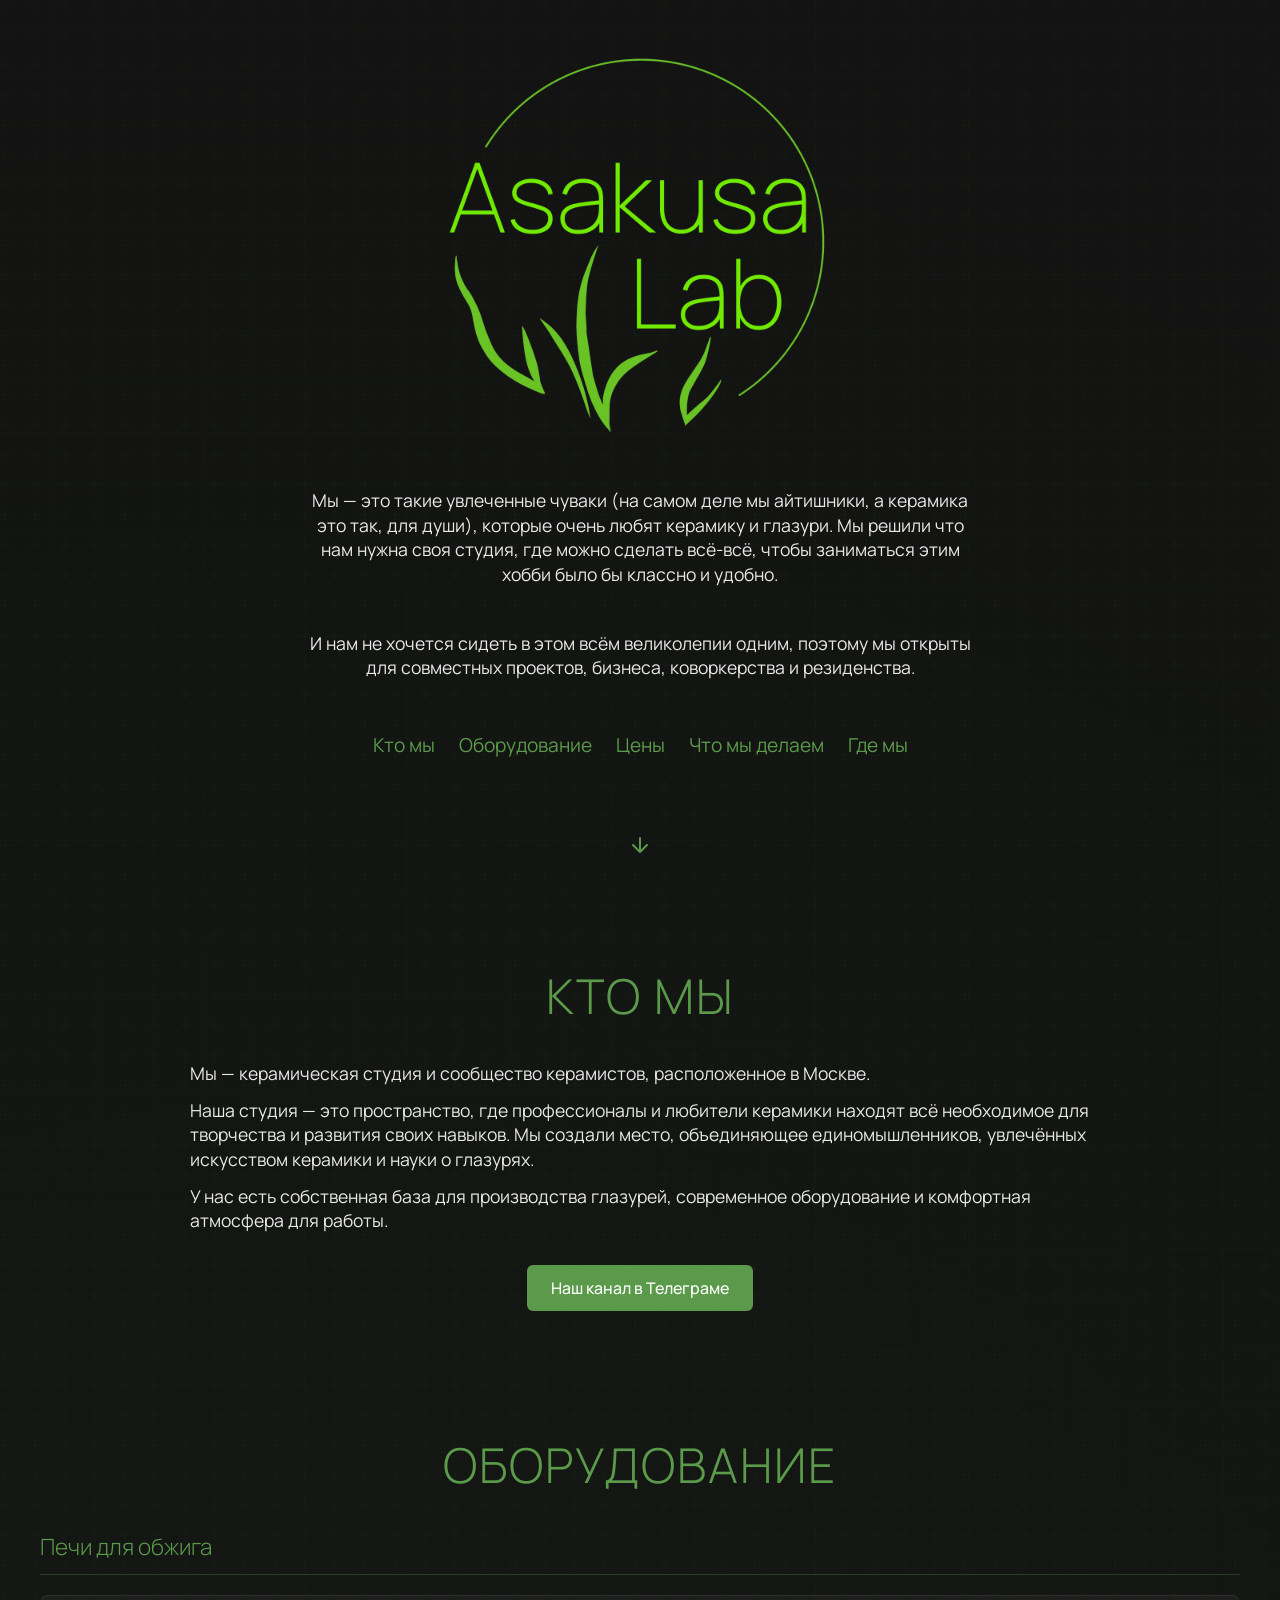
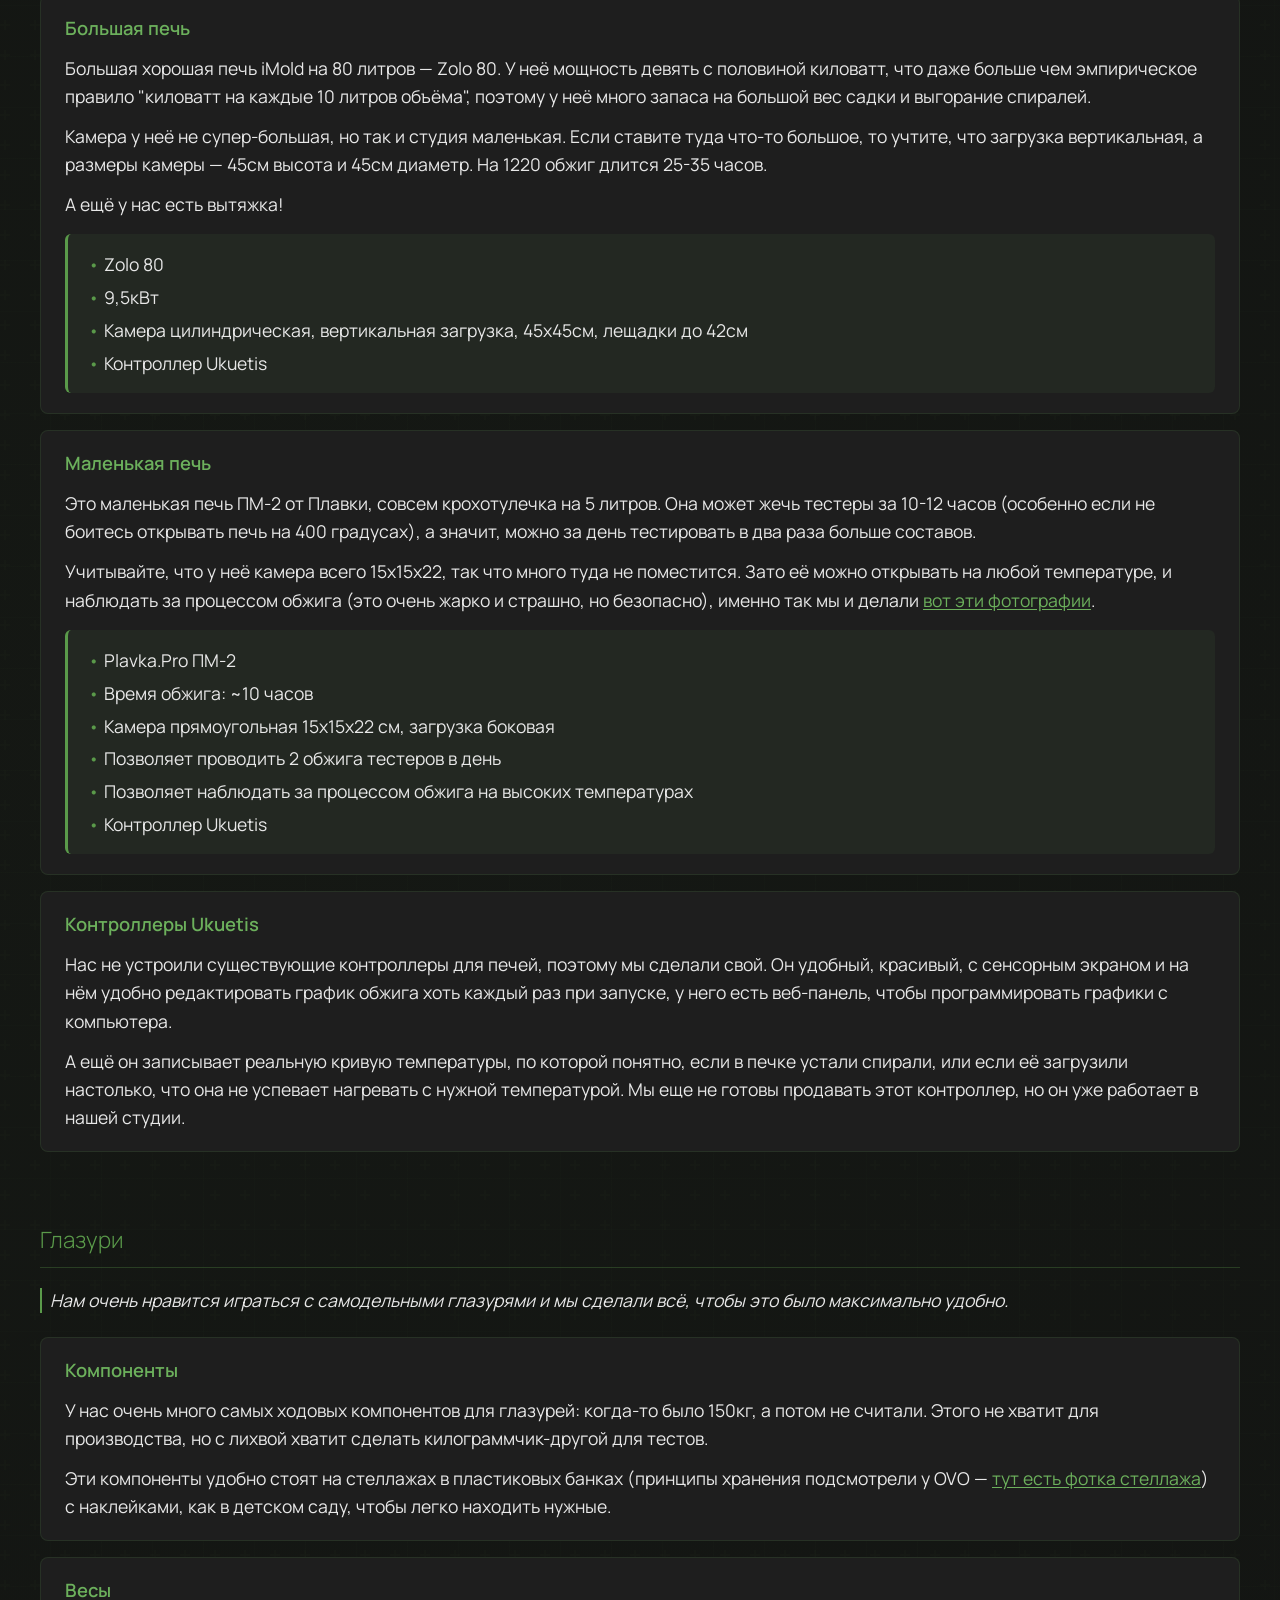
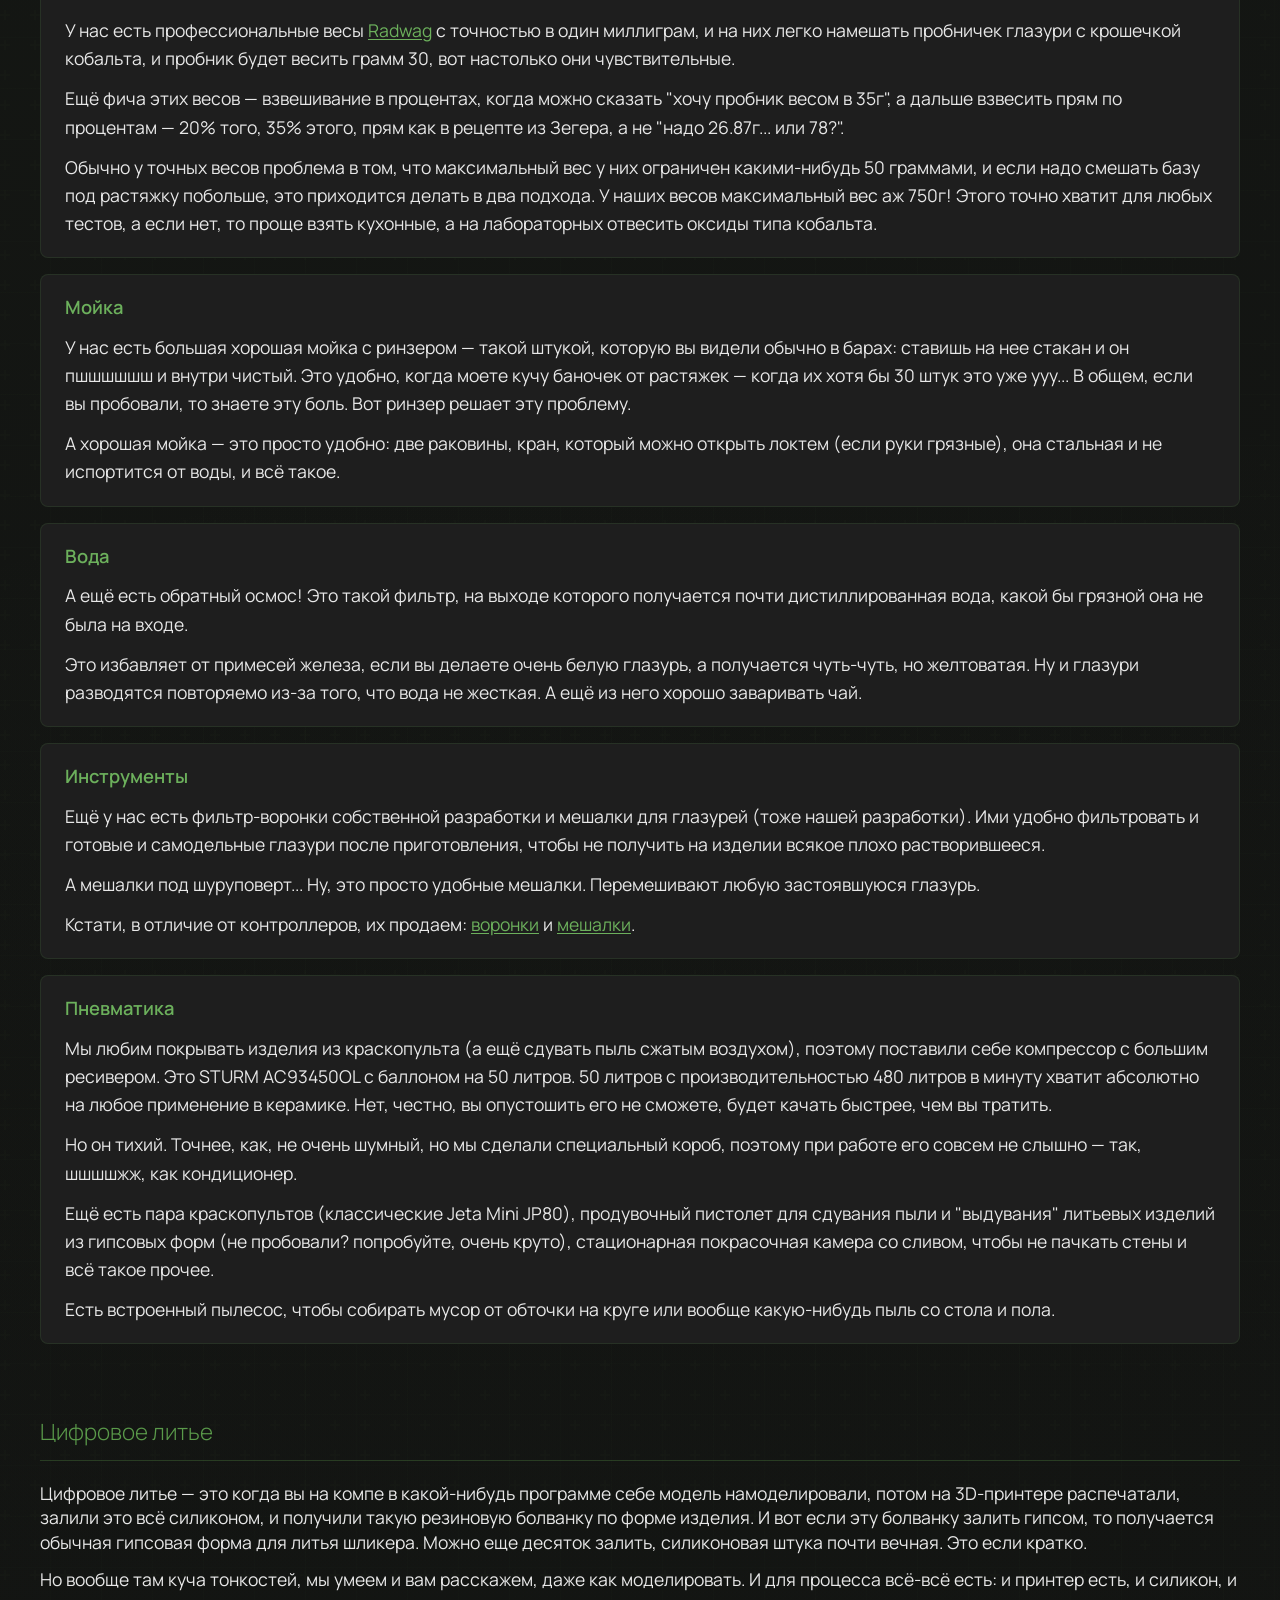
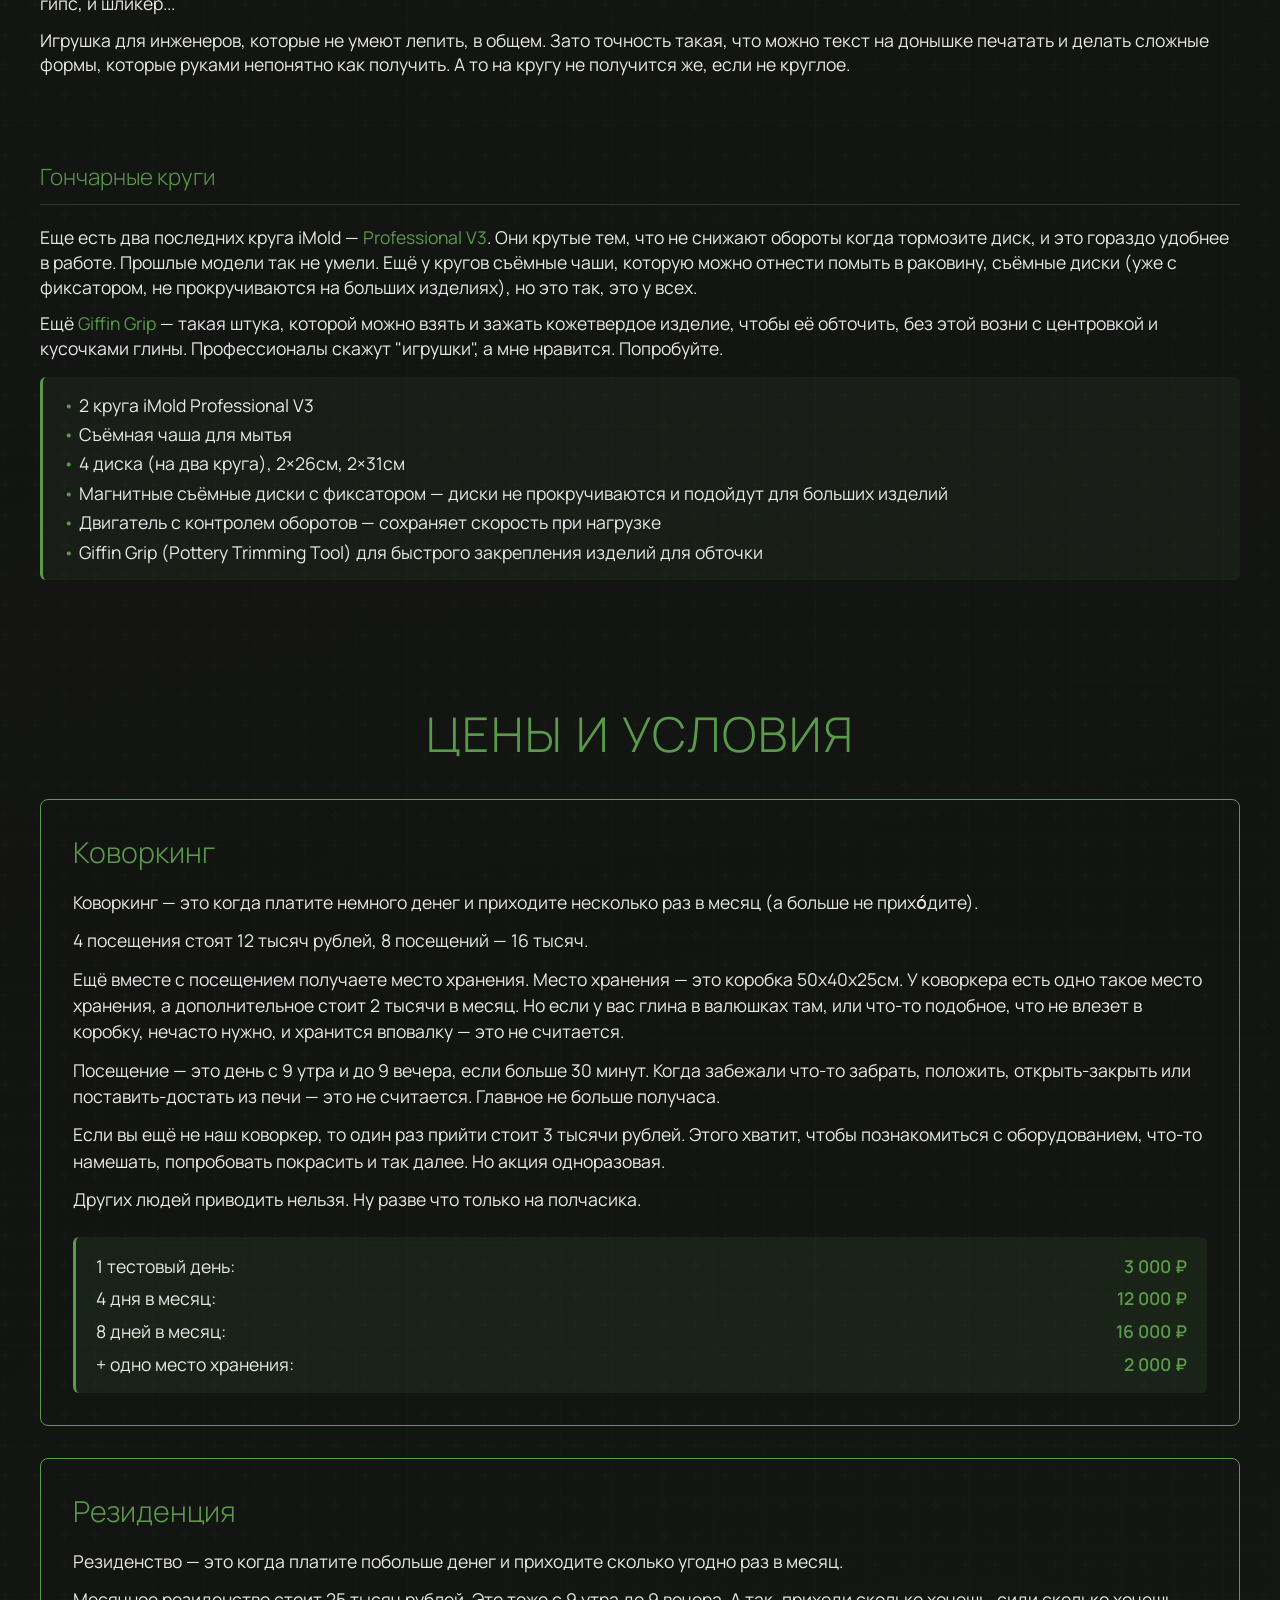
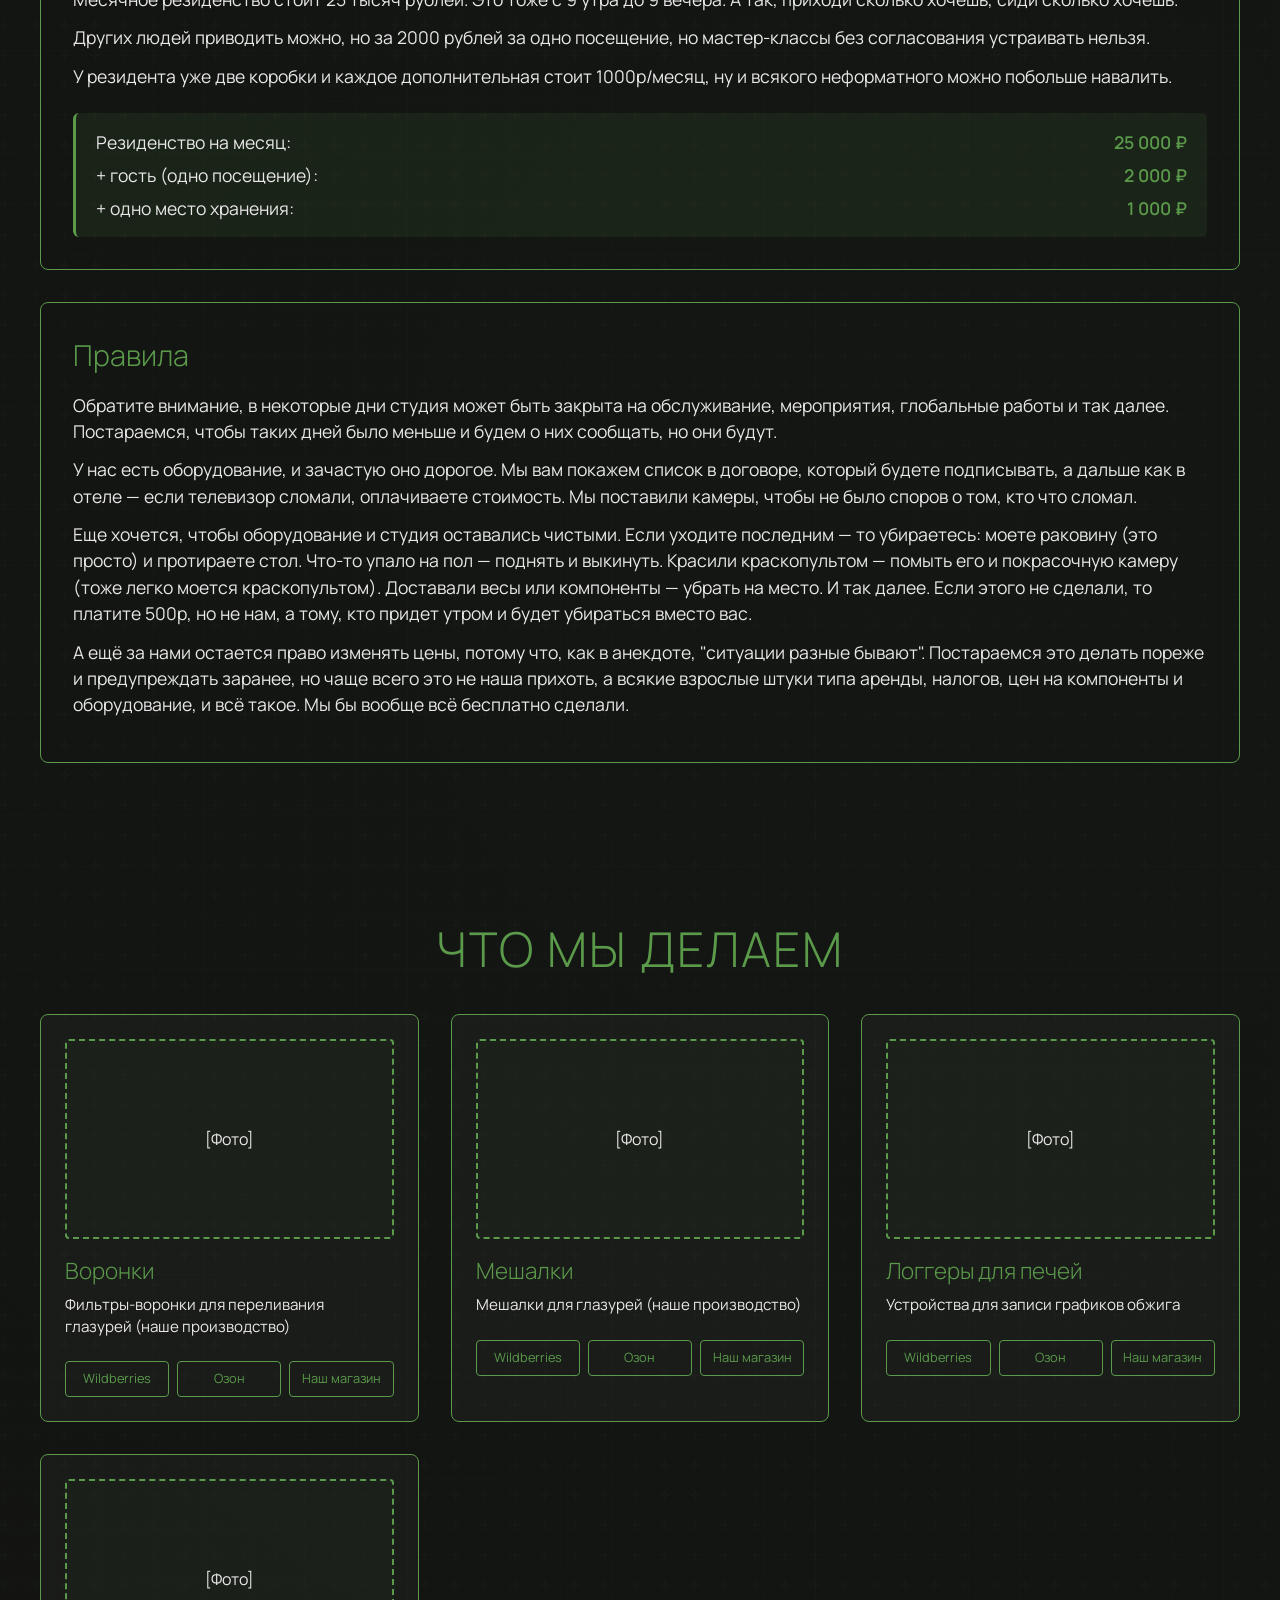
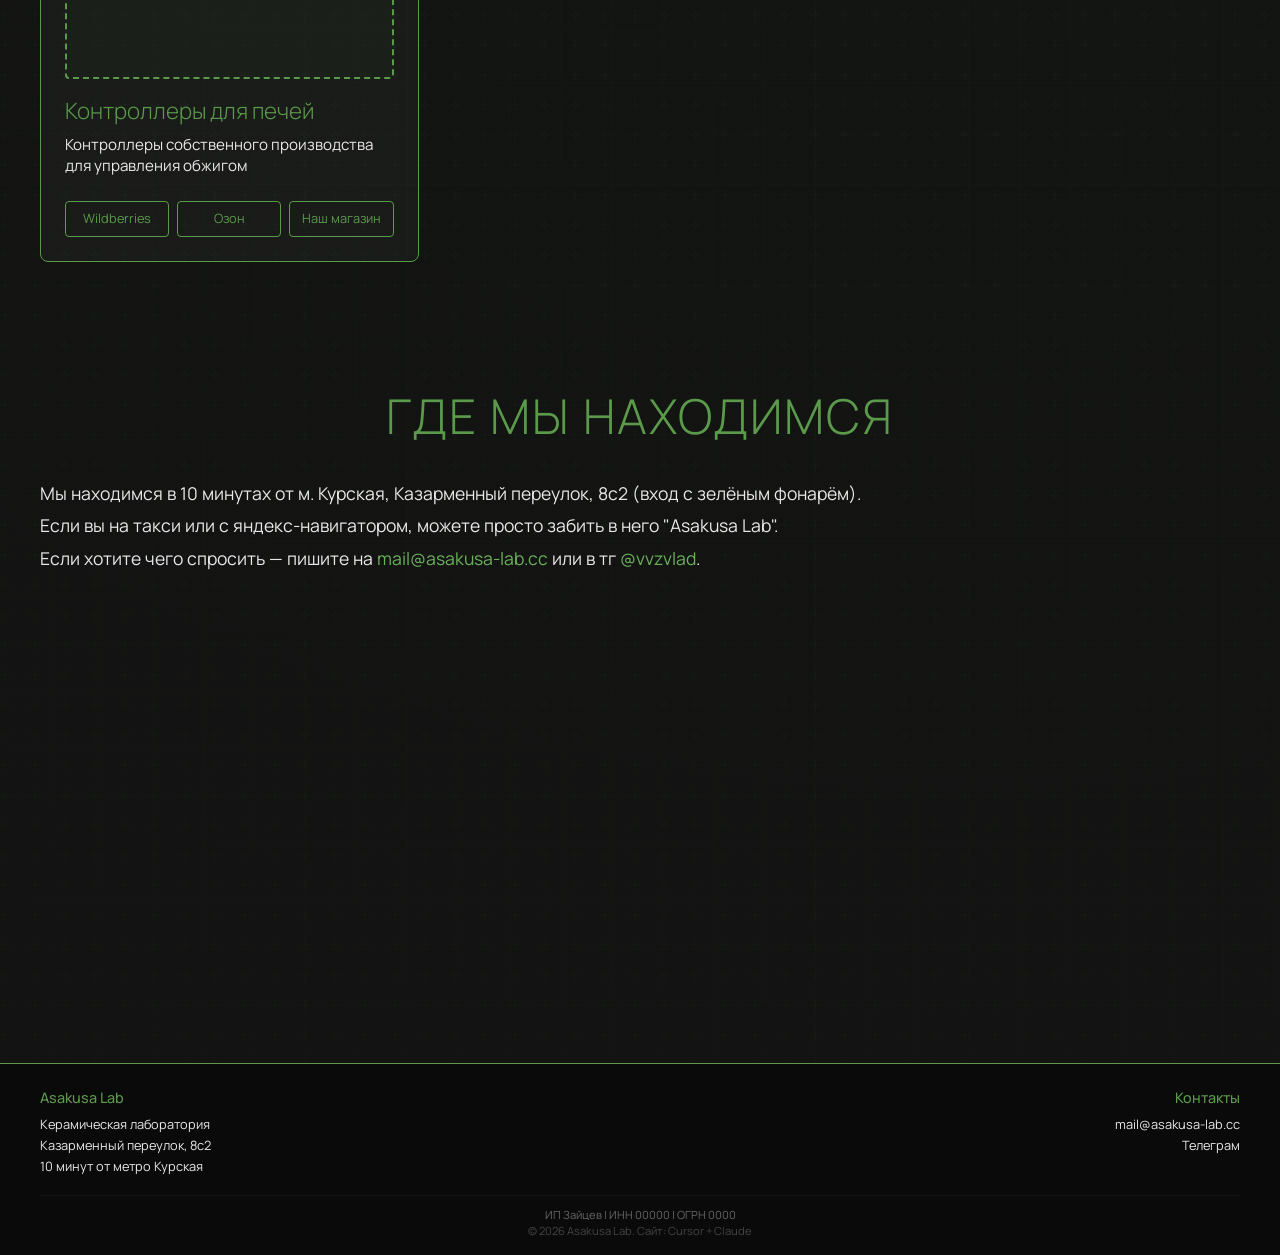
==== commit 706aaf6f: "Refine equipment descriptions for clarity and consistency, update phrasing for better readability, a" ====
--- a/index.html
+++ b/index.html
@@ -69,8 +69,8 @@
                     
                     <div class="equipment-item">
                         <h3>Большая печь</h3>
-                        <p>Большая хорошая печь на 80 литров от iMold — Zolo 80. У неё мощность девять с половиной киловатт, что даже больше чем эмпирическое правило "киловатт на каждые 10 литров объёма", поэтому у неё есть запас на большой вес садки и выгорание спиралей.</p>
-                        <p>Камера у неё не супер-большая, но так и студия маленькая. Если хотите поставить туда что-то большое, то учтите, что загрузка вертикальная, а размеры камеры — 45см высота и 45см диаметр. На 1220 обжиг длится примерно 25-35 часов.</p>
+                        <p>Большая хорошая печь iMold на 80 литров — Zolo 80. У неё мощность девять с половиной киловатт, что даже больше чем эмпирическое правило "киловатт на каждые 10 литров объёма", поэтому у неё много запаса на большой вес садки и выгорание спиралей.</p>
+                        <p>Камера у неё не супер-большая, но так и студия маленькая. Если ставите туда что-то большое, то учтите, что загрузка вертикальная, а размеры камеры — 45см высота и 45см диаметр. На 1220 обжиг длится 25-35 часов.</p>
                         <p>А ещё у нас есть вытяжка!</p>
                         <div class="equipment-specs">
                             <p>Zolo 80</p>
@@ -82,8 +82,8 @@
 
                     <div class="equipment-item">
                         <h3>Маленькая печь</h3>
-                        <p>Это маленькая печь ПМ-2 от Плавки, совсем крохотулечка на 5 литров. Она может жечь тестеры за 10-12 часов (особенно если вы не боитесь открывать печь на 400 градусах), а значит, можно за день тестировать в два раза больше составов.</p>
-                        <p>Учитывайте, что у неё камера всего 15х15х22, так что много туда не поместится. Зато её можно открывать на любой температуре, и наблюдать за процессом обжига (это очень жарко и страшно, но безопасно), именно так мы делали <a href="https://t.me/asakusa_lab/34" target="_blank">вот эти фотографии</a>.</p>
+                        <p>Это маленькая печь ПМ-2 от Плавки, совсем крохотулечка на 5 литров. Она может жечь тестеры за 10-12 часов (особенно если не боитесь открывать печь на 400 градусах), а значит, можно за день тестировать в два раза больше составов.</p>
+                        <p>Учитывайте, что у неё камера всего 15х15х22, так что много туда не поместится. Зато её можно открывать на любой температуре, и наблюдать за процессом обжига (это очень жарко и страшно, но безопасно), именно так мы и делали <a href="https://t.me/asakusa_lab/34" target="_blank">вот эти фотографии</a>.</p>
                         <div class="equipment-specs">
                             <p>Plavka.Pro ПМ-2</p>
                             <p>Время обжига: ~10 часов</p>
@@ -96,8 +96,8 @@
 
                     <div class="equipment-item">
                         <h3>Контроллеры Ukuetis</h3>
-                        <p>Нас не устроили существующие контроллеры для печей, поэтому мы сделали свой. Он удобный, красивый, с сенсорным экраном и на нём удобно редактировать график обжига хоть каждый раз при запуске, у него есть веб-панель, чтобы можно было программировать графики с компьютера.</p>
-                        <p>А ещё снимает реальную кривую температуры, по которой понятно, если в печке устали спирали, или вы её загрузили настолько сильно, что она не успевает нагревать с нужной температурой. Мы еще не готовы выпустить их в продажу, но они успешно работают в нашей студии.</p>
+                        <p>Нас не устроили существующие контроллеры для печей, поэтому мы сделали свой. Он удобный, красивый, с сенсорным экраном и на нём удобно редактировать график обжига хоть каждый раз при запуске, у него есть веб-панель, чтобы программировать графики с компьютера.</p>
+                        <p>А ещё он записывает реальную кривую температуры, по которой понятно, если в печке устали спирали, или если её загрузили настолько, что она не успевает нагревать с нужной температурой. Мы еще не готовы продавать этот контроллер, но он уже работает в нашей студии.</p>
                     </div>
                 </div>
 
@@ -107,56 +107,56 @@
 
                     <div class="equipment-item">
                         <h3>Компоненты</h3>
-                        <p>У нас очень много самых ходовых компонентов для глазурей (когда-то было 150кг, а потом мы не считали), чего, конечно, не хватит для производства, но с лихвой хватит сделать килограммчик-другой для тестов.</p>
-                        <p>Эти компоненты удобно стоят на стеллажах в пластиковых банках (принципы хранения мы подсмотрели у OVO — <a href="https://ovolavka.ru/glazprosvet" target="_blank">тут есть фотка стеллажа</a>) с удобными наклейками, как в детском саду, чтобы легко находить нужные.</p>
+                        <p>У нас очень много самых ходовых компонентов для глазурей: когда-то было 150кг, а потом не считали. Этого не хватит для производства, но с лихвой хватит сделать килограммчик-другой для тестов.</p>
+                        <p>Эти компоненты удобно стоят на стеллажах в пластиковых банках (принципы хранения подсмотрели у OVO — <a href="https://ovolavka.ru/glazprosvet" target="_blank">тут есть фотка стеллажа</a>) с наклейками, как в детском саду, чтобы легко находить нужные.</p>
                     </div>
 
                     <div class="equipment-item">
                         <h3>Весы</h3>
-                        <p>У нас есть профессиональные весы от <a href="https://radwag.com/en/ps-750-r2-precision-balance,w1,NRL,101-102-126-101" target="_blank">Radwag</a> с точностью в один миллиграм, и на них можно намешать пробничек глазури с крошечкой кобальта, и пробник будет весить грамм 30, вот настолько они чувствительные.</p>
-                        <p>Ещё их фича — взвешивание в процентах, когда вы говорите "хочу пробник весом в 35г", а дальше взвешиваете прям по процентам — 20% того, 35% этого, прям как в рецепте из Зегера, а не "надо взвесить 26.87г... или 78?".</p>
-                        <p>Обычно у таких весов есть проблема в том, что максимальный вес у них ограничен какими-нибудь 50 граммами, и если надо смешать базу под растяжку побольше, это приходится делать в два подхода. У наших весов максимальный вес аж 750г! Кажется, этого хватит для любых тестов, а если нет, то проще взять кухонные, а на лабораторных отвесить какие-нибудь оксиды типа кобальта.</p>
+                        <p>У нас есть профессиональные весы <a href="https://radwag.com/en/ps-750-r2-precision-balance,w1,NRL,101-102-126-101" target="_blank">Radwag</a> с точностью в один миллиграм, и на них легко намешать пробничек глазури с крошечкой кобальта, и пробник будет весить грамм 30, вот настолько они чувствительные.</p>
+                        <p>Ещё фича этих весов — взвешивание в процентах, когда можно сказать "хочу пробник весом в 35г", а дальше взвесить прям по процентам — 20% того, 35% этого, прям как в рецепте из Зегера, а не "надо 26.87г... или 78?".</p>
+                        <p>Обычно у точных весов проблема в том, что максимальный вес у них ограничен какими-нибудь 50 граммами, и если надо смешать базу под растяжку побольше, это приходится делать в два подхода. У наших весов максимальный вес аж 750г! Этого точно хватит для любых тестов, а если нет, то проще взять кухонные, а на лабораторных отвесить оксиды типа кобальта.</p>
                     </div>
 
                     <div class="equipment-item">
                         <h3>Мойка</h3>
-                        <p>У нас есть большая хорошая мойка с ринзером — это такая штука, которую вы видели обычно в барах — ставишь на нее стакан и он пшшшшшш и внутри чистый. Это очень удобно, когда надо помыть кучу баночек от растяжек — когда их хотя бы 30 штук это уже ууу... В общем, если вы пробовали, то знаете эту боль. Вот ринзер решает эту проблему.</p>
-                        <p>А хорошая мойка — это просто удобно, там две раковины, кран, который можно открыть локтем, если руки у вас грязные, она стальная и не испортится от воды, и всё такое.</p>
+                        <p>У нас есть большая хорошая мойка с ринзером — такой штукой, которую вы видели обычно в барах: ставишь на нее стакан и он пшшшшшш и внутри чистый. Это удобно, когда моете кучу баночек от растяжек — когда их хотя бы 30 штук это уже ууу... В общем, если вы пробовали, то знаете эту боль. Вот ринзер решает эту проблему.</p>
+                        <p>А хорошая мойка — это просто удобно: две раковины, кран, который можно открыть локтем (если руки грязные), она стальная и не испортится от воды, и всё такое.</p>
                     </div>
 
                     <div class="equipment-item">
                         <h3>Вода</h3>
-                        <p>А ещё у нас есть обратный осмос! Это такой фильтр, на выходе которого получается почти дистиллированная вода, какой бы грязной она не была на входе.</p>
-                        <p>Это избавляет от примесей железа, если вам хочется сделать какую-то очень белую глазурь, а она получается чуть-чуть, но желтоватой. Ну и глазури разводятся повторяемо из-за того, что вода не жесткая. А ещё из него можно заваривать чай.</p>
+                        <p>А ещё есть обратный осмос! Это такой фильтр, на выходе которого получается почти дистиллированная вода, какой бы грязной она не была на входе.</p>
+                        <p>Это избавляет от примесей железа, если вы делаете очень белую глазурь, а получается чуть-чуть, но желтоватая. Ну и глазури разводятся повторяемо из-за того, что вода не жесткая. А ещё из него хорошо заваривать чай.</p>
                     </div>
 
                     <div class="equipment-item">
                         <h3>Инструменты</h3>
                         <p>Ещё у нас есть фильтр-воронки собственной разработки и мешалки для глазурей (тоже нашей разработки). Ими удобно фильтровать и готовые и самодельные глазури после приготовления, чтобы не получить на изделии всякое плохо растворившееся.</p>
-                        <p>А мешалки под шуруповерт... Ну, это просто удобные мешалки. Могут перемешать любую застоявшуюся глазурь.</p>
-                        <p>Кстати, в отличие от контроллеров, мы их продаем: <a href="http://asakusa-lab.cc/hhh" target="_blank">воронки</a> и <a href="http://asakusa-lab.cc/hhh" target="_blank">мешалки</a>.</p>
+                        <p>А мешалки под шуруповерт... Ну, это просто удобные мешалки. Перемешивают любую застоявшуюся глазурь.</p>
+                        <p>Кстати, в отличие от контроллеров, их продаем: <a href="http://asakusa-lab.cc/hhh" target="_blank">воронки</a> и <a href="http://asakusa-lab.cc/hhh" target="_blank">мешалки</a>.</p>
                     </div>
 
                     <div class="equipment-item">
                         <h3>Пневматика</h3>
-                        <p>Мы любим покрывать изделия из краскопульта (а ещё сдувать пыль сжатым воздухом), поэтому мы поставили себе компрессор с большим ресивером. Это STURM AC93450OL с баллоном на 50 литров. 50 литров с производительностью 480л/минута вам хватит абсолютно на любое применение в рамках керамики. Нет, честно, вы его опустошить не сможете, он будет качать быстрее, чем вы тратить.</p>
-                        <p>Но он тихий. Точнее, как, он не очень шумный, но мы сделали ему специальный короб, поэтому его при работе совсем не слышно — так, жжжж, как кондиционер.</p>
-                        <p>Ещё у нас есть пара краскопультов (классические Jeta Mini JP80), продувочный пистолет для сдувания пыли и "выдувания" литьевых изделий из гипсовых форм (не пробовали? попробуйте, очень круто), стационарная покрасочная камера со сливом, чтобы не пачкать стены и всё такое прочее.</p>
-                        <p>Ещё есть встроенный пылесос, чтобы собирать мусор от обточки на круге или вообще какую-нибудь пыль со стола и пола.</p>
+                        <p>Мы любим покрывать изделия из краскопульта (а ещё сдувать пыль сжатым воздухом), поэтому поставили себе компрессор с большим ресивером. Это STURM AC93450OL с баллоном на 50 литров. 50 литров с производительностью 480 литров в минуту хватит абсолютно на любое применение в керамике. Нет, честно, вы опустошить его не сможете, будет качать быстрее, чем вы тратить.</p>
+                        <p>Но он тихий. Точнее, как, не очень шумный, но мы сделали специальный короб, поэтому при работе его совсем не слышно — так, шшшшжж, как кондиционер.</p>
+                        <p>Ещё есть пара краскопультов (классические Jeta Mini JP80), продувочный пистолет для сдувания пыли и "выдувания" литьевых изделий из гипсовых форм (не пробовали? попробуйте, очень круто), стационарная покрасочная камера со сливом, чтобы не пачкать стены и всё такое прочее.</p>
+                        <p>Есть встроенный пылесос, чтобы собирать мусор от обточки на круге или вообще какую-нибудь пыль со стола и пола.</p>
                     </div>
                 </div>
 
                 <div class="equipment-category" data-icon="casting">
                     <h2>Цифровое литье</h2>
-                    <p>Цифровое литье — это когда ты на компе в какой-нибудь программе себе модель намоделировал, потом на 3D-принтере распечатал, залил это всё силиконом, и получил такую резиновую болванку по форме изделия. И вот если эту болванку залить гипсом, то получается обычная гипсовая форма для литья шликера. Можно еще десяток залить, силиконовая штука почти вечная. Это если кратко.</p>
-                    <p>Но вообще там куча тонкостей, мы их умеем и вам расскажем. И у нас для этого всё-всё есть: и как моделировать знаем, и принтер есть, и силикон, и гипс...</p>
-                    <p>Игрушка для инженеров, которые не умеют лепить, в общем. Зато точность такая, что можно текст на донышке печатать и всякие сложные формы делать, которые руками непонятно как получить. А на кругу не получится же, если они не круглые.</p>
+                    <p>Цифровое литье — это когда вы на компе в какой-нибудь программе себе модель намоделировали, потом на 3D-принтере распечатали, залили это всё силиконом, и получили такую резиновую болванку по форме изделия. И вот если эту болванку залить гипсом, то получается обычная гипсовая форма для литья шликера. Можно еще десяток залить, силиконовая штука почти вечная. Это если кратко.</p>
+                    <p>Но вообще там куча тонкостей, мы умеем и вам расскажем, даже как моделировать. И для процесса всё-всё есть: и принтер есть, и силикон, и гипс, и шликер...</p>
+                    <p>Игрушка для инженеров, которые не умеют лепить, в общем. Зато точность такая, что можно текст на донышке печатать и делать сложные формы, которые руками непонятно как получить. А то на кругу не получится же, если не круглое.</p>
                 </div>
 
                 <div class="equipment-category" data-icon="wheel">
                     <h2>Гончарные круги</h2>
-                    <p>У нас есть два последних круга от iMold — <a href="https://imold.ru/product/goncharnyj-krug-imold-professional-v3/" target="_blank">Professional V3</a>. Они крутые тем, что не снижают обороты когда начинаете их тормозить, и это гораздо удобнее. Прошлые версии так не умели. Ещё у них есть съёмная чаша, которую можно отнести помыть в раковину, съёмные диски (уже с фиксатором, не прокручиваются на больших изделиях), но это так, это у всех.</p>
-                    <p>Ещё у нас есть <a href="https://www.youtube.com/watch?v=Dpi3_0l0aj8" target="_blank">Giffin Grip</a> — это такая штука, которой можно взять и зажать кожетвердое изделие, чтобы её обточить, без этой возни с центровкой и кусочками глины. Профессионалы скажут "игрушки", а мне нравится. Попробуйте.</p>
+                    <p>Еще есть два последних круга iMold — <a href="https://imold.ru/product/goncharnyj-krug-imold-professional-v3/" target="_blank">Professional V3</a>. Они крутые тем, что не снижают обороты когда тормозите диск, и это гораздо удобнее в работе. Прошлые модели так не умели. Ещё у кругов съёмные чаши, которую можно отнести помыть в раковину, съёмные диски (уже с фиксатором, не прокручиваются на больших изделиях), но это так, это у всех.</p>
+                    <p>Ещё <a href="https://www.youtube.com/watch?v=Dpi3_0l0aj8" target="_blank">Giffin Grip</a> — такая штука, которой можно взять и зажать кожетвердое изделие, чтобы её обточить, без этой возни с центровкой и кусочками глины. Профессионалы скажут "игрушки", а мне нравится. Попробуйте.</p>
                     <div class="equipment-specs">
                         <p>2 круга iMold Professional V3</p>
                         <p>Съёмная чаша для мытья</p>
@@ -180,9 +180,9 @@
                     <h2>Коворкинг</h2>
                     <p>Коворкинг — это когда платите немного денег и приходите несколько раз в месяц (а больше не прихо́дите).</p>
                     <p>4 посещения стоят 12 тысяч рублей, 8 посещений — 16 тысяч.</p>
-                    <p>Ещё у вас есть место хранения. Место хранения — это коробка 50х40х25см. У коворкера есть одно такое место хранения, а дополнительное стоит 2 тысячи в месяц. Но если у вас глина в валюшках там, или что-то подобное, что не влезет в коробку, нечасто нужно, и можно хранить вповалку — это не считается.</p>
-                    <p>Посещение — это день с 9 утра и до 9 вечера, посещение это от 30 минут. Если вы забежали что-то забрать, положить, открыть-закрыть или поставить-достать из печи — это не считается. Главное не больше получаса.</p>
-                    <p>Если вы ещё не наш коворкер, то один день для вас стоит 3 тысячи рублей. Вам хватит, чтобы познакомиться с оборудованием, что-то намешать, попробовать покрасить и так далее. Но акция одноразовая.</p>
+                    <p>Ещё вместе с посещением получаете место хранения. Место хранения — это коробка 50х40х25см. У коворкера есть одно такое место хранения, а дополнительное стоит 2 тысячи в месяц. Но если у вас глина в валюшках там, или что-то подобное, что не влезет в коробку, нечасто нужно, и хранится вповалку — это не считается.</p>
+                    <p>Посещение — это день с 9 утра и до 9 вечера, если больше 30 минут. Когда забежали что-то забрать, положить, открыть-закрыть или поставить-достать из печи — это не считается. Главное не больше получаса.</p>
+                    <p>Если вы ещё не наш коворкер, то один раз прийти стоит 3 тысячи рублей. Этого хватит, чтобы познакомиться с оборудованием, что-то намешать, попробовать покрасить и так далее. Но акция одноразовая.</p>
                     <p>Других людей приводить нельзя. Ну разве что только на полчасика.</p>
                     <div class="price-list">
                         <p>1 тестовый день: <span class="price">3 000 ₽</span></p>
@@ -194,10 +194,10 @@
 
                 <div class="pricing-category">
                     <h2>Резиденция</h2>
-                    <p>Резиденство — это когда вы платите побольше денег и приходите сколько угодно раз в месяц.</p>
+                    <p>Резиденство — это когда платите побольше денег и приходите сколько угодно раз в месяц.</p>
                     <p>Месячное резиденство стоит 25 тысяч рублей. Это тоже с 9 утра до 9 вечера. А так, приходи сколько хочешь, сиди сколько хочешь.</p>
                     <p>Других людей приводить можно, но за 2000 рублей за одно посещение, но мастер-классы без согласования устраивать нельзя.</p>
-                    <p>У резидента есть две коробки и каждое дополнительная стоит 1000р/месяц, ну и всякого неформатного можно побольше навалить.</p>
+                    <p>У резидента уже две коробки и каждое дополнительная стоит 1000р/месяц, ну и всякого неформатного можно побольше навалить.</p>
                     <div class="price-list">
                         <p>Резиденство на месяц: <span class="price">25 000 ₽</span></p>
                         <p>+ гость (одно посещение): <span class="price">2 000 ₽</span></p>
@@ -207,10 +207,10 @@
 
                 <div class="pricing-category">
                     <h2>Правила</h2>
-                    <p>Обратите внимание, в некоторые дни студия может быть закрыта на обслуживание, мероприятия, какие-то глобальные работы и так далее. Мы постараемся, чтобы таких дней было меньше и будем о них сообщать, но они будут.</p>
-                    <p>У нас есть оборудование, и зачастую оно дорогое. Мы вам покажем список в договоре, который вы будете подписывать, а дальше всё как в отеле — если телевизор сломали, вы за него платите. Мы поставили камеры, чтобы как раз исключить споры о том, кто что сломал.</p>
-                    <p>Мы хотим, чтобы оборудование и студия оставались чистыми. Если вы уходите последним — то вам надо убраться: помыть раковину (это просто) и протереть стол. Если что-то упало на пол — убрать и помыть. Если красили краскопультом — помыть его и покрасочную камеру (она легко моется краскопультом). Если доставали весы или компоненты — убрать на место. И так далее. Если вы этого не сделали, то вы платите 500р, но не нам, а тому, кто придет утром и будет убираться вместо вас.</p>
-                    <p>А ещё мы оставляем за собой право изменять цены, потому что, как в анекдоте, "ситуации разные бывают". Мы постараемся это делать пореже и предупреждать заранее, но чаще всего это не наша прихоть, а всякие взрослые штуки типа аренды, налогов, цен на компоненты и оборудование, и всё такое. Мы бы вообще всё бесплатно сделали.</p>
+                    <p>Обратите внимание, в некоторые дни студия может быть закрыта на обслуживание, мероприятия, глобальные работы и так далее. Постараемся, чтобы таких дней было меньше и будем о них сообщать, но они будут.</p>
+                    <p>У нас есть оборудование, и зачастую оно дорогое. Мы вам покажем список в договоре, который будете подписывать, а дальше как в отеле — если телевизор сломали, оплачиваете стоимость. Мы поставили камеры, чтобы не было споров о том, кто что сломал.</p>
+                    <p>Еще хочется, чтобы оборудование и студия оставались чистыми. Если уходите последним — то убираетесь: моете раковину (это просто) и протираете стол. Что-то упало на пол — поднять и выкинуть. Красили краскопультом — помыть его и покрасочную камеру (тоже легко моется краскопультом). Доставали весы или компоненты — убрать на место. И так далее. Если этого не сделали, то платите 500р, но не нам, а тому, кто придет утром и будет убираться вместо вас.</p>
+                    <p>А ещё за нами остается право изменять цены, потому что, как в анекдоте, "ситуации разные бывают". Постараемся это делать пореже и предупреждать заранее, но чаще всего это не наша прихоть, а всякие взрослые штуки типа аренды, налогов, цен на компоненты и оборудование, и всё такое. Мы бы вообще всё бесплатно сделали.</p>
                 </div>
             </div>
         </div>
